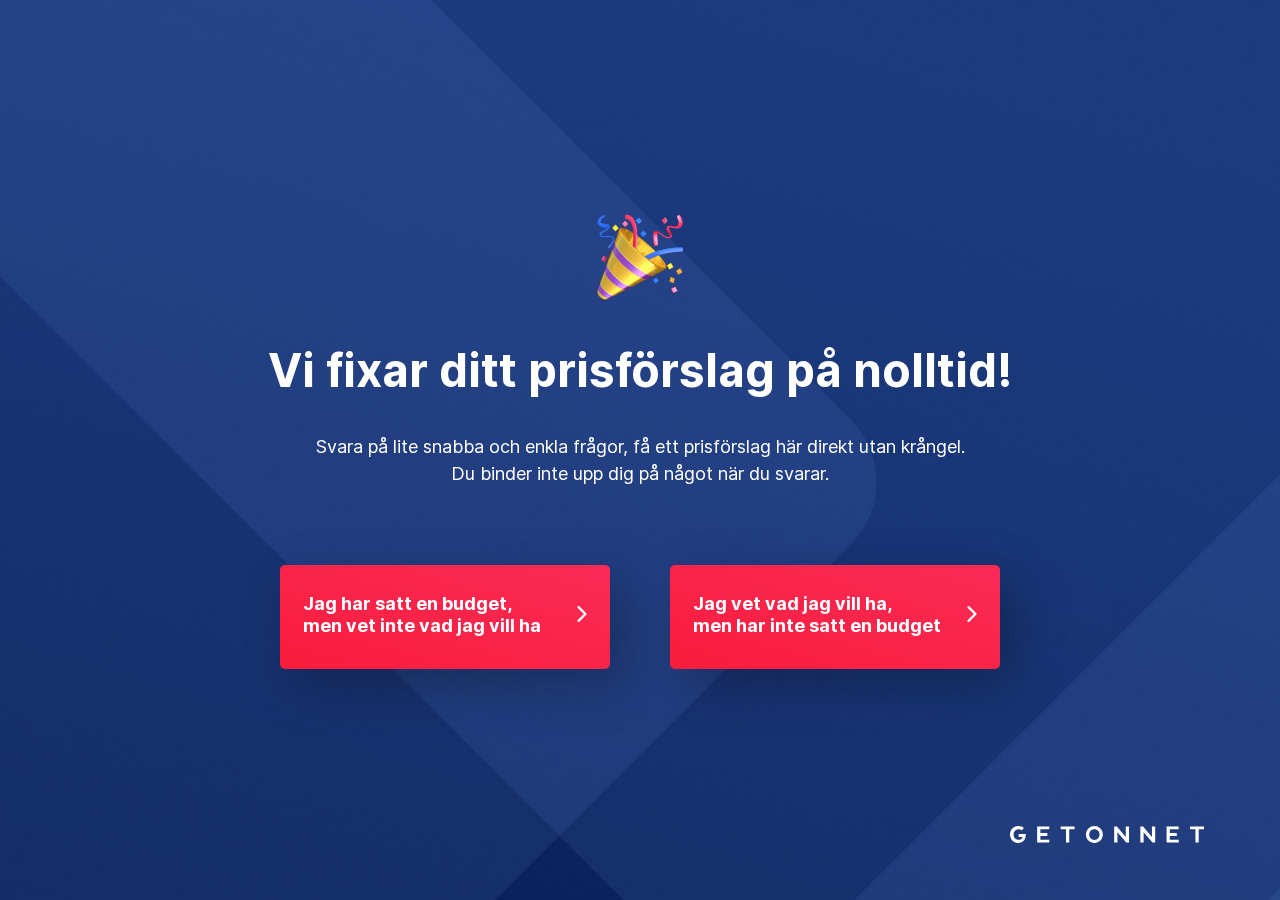
==== index.html @ 0ae73c9c "gravity form integrated" ====
<!doctype html>
<html lang="en">

<head>
    <meta charset="UTF-8">
    <meta name="viewport"
          content="width=device-width, user-scalable=no, initial-scale=1.0, maximum-scale=1.0, minimum-scale=1.0">
    <meta http-equiv="X-UA-Compatible" content="ie=edge">
    <title>Pricing Calculator | GetOnNet</title>
    <!-- font import -->
    <link rel="stylesheet" href="css/inter.css">
    <!-- main styles -->
    <link rel="stylesheet" href="css/app.css">
</head>

<body>
    <!-- START price form -->
    <section id="price-form" data-active-page="1">
        <div class="container">

            <!-- START Header -->
            <div class="header">
                <button id="go-back-btn">
                    <span class="icon">
                        <svg width="8" height="14" viewBox="0 0 8 14" fill="none" xmlns="http://www.w3.org/2000/svg"><path d="M0.287828 6.30489L6.3223 0.28734C6.70617 -0.0956467 7.32854 -0.0956468 7.71222 0.28734C8.09593 0.669986 8.09593 1.2906 7.71222 1.67322L2.37264 6.99783L7.71206 12.3223C8.09577 12.7051 8.09577 13.3256 7.71206 13.7083C7.32835 14.0911 6.70601 14.0911 6.32215 13.7083L0.287673 7.69062C0.0958184 7.4992 -5.89821e-07 7.24859 -6.11741e-07 6.99786C-6.33671e-07 6.74701 0.0960043 6.49622 0.287828 6.30489Z" fill="white"/></svg>
                    </span>
                    <span class="text">Tidigare fråga</span>
                </button>
            </div>
            <!-- END Body -->

            <!-- START Body -->
            <div class="body">

                <!-- === START page 1 === -->
                <div id="page-1" class="form-page show">
                    <div class="icon">
                        <img src="img/page-1-top-icon.png" alt="page one top icon">
                    </div>

                    <div class="section-text">
                        <h2 class="section-title">Vi fixar ditt prisförslag på nolltid!</h2>
                        <p class="para">
                            Svara på lite snabba och enkla frågor, få ett prisförslag här direkt utan krångel.<br />
                            Du binder inte upp dig på något när du svarar.
                        </p>
                    </div>

                    <div class="section-options" id="options-1">
                        <button class="option-button" data-target-page="12">
                            <span class="text">
                                Jag har satt en budget,<br>
                                men vet inte vad jag vill ha
                            </span>
                            <span class="iocn">
                                <svg width="10" height="16" viewBox="0 0 10 16" fill="none" xmlns="http://www.w3.org/2000/svg"><path d="M9.23216 8.79208L2.3524 15.6716C1.91477 16.1095 1.20521 16.1095 0.767791 15.6716C0.330333 15.2342 0.330333 14.5246 0.767791 14.0872L6.85532 7.99988L0.767968 1.91276C0.330509 1.47513 0.330509 0.765684 0.767968 0.328226C1.20543 -0.109409 1.91494 -0.109409 2.35258 0.328226L9.23234 7.20786C9.45107 7.4267 9.56031 7.7132 9.56031 7.99985C9.56031 8.28663 9.45086 8.57335 9.23216 8.79208Z" fill="white"/></svg>
                            </span>
                        </button>

                        <button class="option-button" data-target-page="2">
                            <span class="text">
                                Jag vet vad jag vill ha,<br>
                                men har inte satt en budget
                            </span>
                            <span class="iocn">
                                <svg width="10" height="16" viewBox="0 0 10 16" fill="none" xmlns="http://www.w3.org/2000/svg"><path d="M9.23216 8.79208L2.3524 15.6716C1.91477 16.1095 1.20521 16.1095 0.767791 15.6716C0.330333 15.2342 0.330333 14.5246 0.767791 14.0872L6.85532 7.99988L0.767968 1.91276C0.330509 1.47513 0.330509 0.765684 0.767968 0.328226C1.20543 -0.109409 1.91494 -0.109409 2.35258 0.328226L9.23234 7.20786C9.45107 7.4267 9.56031 7.7132 9.56031 7.99985C9.56031 8.28663 9.45086 8.57335 9.23216 8.79208Z" fill="white"/></svg>
                            </span>
                        </button>
                    </div>
                </div>
                <!-- === END page 1 === -->

                <!-- === START page 2 === -->
                <div id="page-2" class="form-page">
                    <div class="icon">
                        <svg width="167" height="154" viewBox="0 0 167 154" fill="none" xmlns="http://www.w3.org/2000/svg"><g filter="url(#filter0_d)"><path d="M153.29 2.41992H13.7099C9.76522 2.41992 6.42743 5.74708 6.42743 9.67918V137.019C6.42743 140.951 9.76522 144.278 13.7099 144.278H153.29C157.235 144.278 160.572 140.951 160.572 137.019V9.67918C160.269 5.74708 157.235 2.41992 153.29 2.41992Z" stroke="white" stroke-width="3" stroke-miterlimit="10" stroke-linecap="round" stroke-linejoin="round"/><path d="M6.42743 26.0127H160.269" stroke="white" stroke-width="3" stroke-miterlimit="10" stroke-linecap="round" stroke-linejoin="round"/><path d="M22.8129 18.1484C24.9915 18.1484 26.7575 16.3879 26.7575 14.2163C26.7575 12.0446 24.9915 10.2842 22.8129 10.2842C20.6343 10.2842 18.8682 12.0446 18.8682 14.2163C18.8682 16.3879 20.6343 18.1484 22.8129 18.1484Z" fill="white"/><path d="M35.5572 18.1484C37.7358 18.1484 39.5019 16.3879 39.5019 14.2163C39.5019 12.0446 37.7358 10.2842 35.5572 10.2842C33.3786 10.2842 31.6125 12.0446 31.6125 14.2163C31.6125 16.3879 33.3786 18.1484 35.5572 18.1484Z" fill="white"/><path d="M48.3015 18.1484C50.48 18.1484 52.2461 16.3879 52.2461 14.2163C52.2461 12.0446 50.48 10.2842 48.3015 10.2842C46.1229 10.2842 44.3568 12.0446 44.3568 14.2163C44.3568 16.3879 46.1229 18.1484 48.3015 18.1484Z" fill="white"/><path d="M59.5285 100.42L40.7156 85.9013L59.5285 71.0803" stroke="white" stroke-width="3" stroke-miterlimit="10" stroke-linecap="round" stroke-linejoin="round"/><path d="M107.471 71.0803L126.284 85.9013L107.471 100.42" stroke="white" stroke-width="3" stroke-miterlimit="10" stroke-linecap="round" stroke-linejoin="round"/><path d="M77.7347 111.309L89.2652 60.4939" stroke="white" stroke-width="3" stroke-miterlimit="10" stroke-linecap="round" stroke-linejoin="round"/></g><defs><filter id="filter0_d" x="0" y="0" width="167" height="155" filterUnits="userSpaceOnUse" color-interpolation-filters="sRGB"><feFlood flood-opacity="0" result="BackgroundImageFix"/><feColorMatrix in="SourceAlpha" type="matrix" values="0 0 0 0 0 0 0 0 0 0 0 0 0 0 0 0 0 0 127 0"/><feOffset dy="4"/><feGaussianBlur stdDeviation="2"/><feColorMatrix type="matrix" values="0 0 0 0 0 0 0 0 0 0 0 0 0 0 0 0 0 0 0.25 0"/><feBlend mode="normal" in2="BackgroundImageFix" result="effect1_dropShadow"/><feBlend mode="normal" in="SourceGraphic" in2="effect1_dropShadow" result="shape"/></filter></defs></svg>
                    </div>

                    <div class="section-text">
                        <h2 class="section-title">Hur många sidor behöver din hemsida?</h2>
                        <p class="para">
                            Exempel på sidor kan vara Hem, Om oss, Tjänster, Kontakt etc.
                        </p>
                    </div>

                    <div class="section-options" id="options-2">
                        <button class="option-button" data-target-page="3" data-price="7000"
                                data-price-name="page2" data-formval="1-3" data-formkey="4">
                            <span class="text">1-3</span>
                        </button>

                        <button class="option-button" data-target-page="3" data-price="13000"
                                data-price-name="page2" data-formval="3-5" data-formkey="4">
                            <span class="text">3-5</span>
                        </button>

                        <button class="option-button" data-target-page="3" data-price="17000"
                                data-price-name="page2" data-formval="5-10" data-formkey="4">
                            <span class="text">5-10</span>
                        </button>

                        <button class="option-button" data-target-page="3" data-price="25000"
                                data-price-name="page2" data-formval="10+" data-formkey="4">
                            <span class="text">10+</span>
                        </button>
                    </div>
                </div>
                <!-- === END page 2 === -->

                <!-- === START page 3 === -->
                <div id="page-3" class="form-page">
                    <div class="icon">
                        <img src="img/page-3-image.png" alt="browsers">
                    </div>

                    <div class="section-text">
                        <h2 class="section-title">Vilken typ av webbdesign är du ute efter?</h2>
                        <p class="para">
                            Våra designers är med er från början till slut i vår process.
                        </p>
                    </div>

                    <div class="section-options" id="options-3">

                        <button class="option-button-3" data-price="3000" data-formval="Enkelt">
                            <label>
                                <input type="radio" name="kind-of-design" checked>
                                <span class="text">Enkelt</span>
                                <span class="tooltip">
                                    Med <b>hög kvalité</b> går vi genom er design i flera instanser, för att det ska bli exakt så ni tänkt er.
                                </span>
                            </label>
                        </button>

                        <button class="option-button-3" data-price="5000" data-formval="Delikat">
                            <label>
                                <input type="radio" name="kind-of-design">
                                <span class="text">Delikat</span>
                                <span class="tooltip">
                                    Med <b>hög kvalité</b> går vi genom er design i flera instanser, för att det ska bli exakt så ni tänkt er.
                                </span>
                            </label>
                        </button>

                        <button class="option-button-3" data-price="10000" data-formval="Modern">
                            <label>
                                <input type="radio" name="kind-of-design">
                                <span class="text">Modern</span>
                                <span class="tooltip">
                                    Med <b>hög kvalité</b> går vi genom er design i flera instanser, för att det ska bli exakt så ni tänkt er.
                                </span>
                            </label>
                        </button>

                        <button class="option-button-3" data-price="20000" data-formval="Hög kvalité">
                            <label>
                                <input type="radio" name="kind-of-design">
                                <span class="text">Hög kvalité</span>
                                <span class="tooltip">
                                    Med <b>hög kvalité</b> går vi genom er design i flera instanser, för att det ska bli exakt så ni tänkt er.
                                </span>
                            </label>
                        </button>

                        <button class="option-button-3" data-price="100000" data-formval="Världsklass">
                            <label>
                                <input type="radio" name="kind-of-design">
                                <span class="text">Världsklass</span>
                                <span class="tooltip">
                                    Med <b>hög kvalité</b> går vi genom er design i flera instanser, för att det ska bli exakt så ni tänkt er.
                                </span>
                            </label>
                        </button>
                    </div>

                    <div class="cta">
                        <!-- default price and design quality -->
                        <button class="option-button"
                                data-target-page="4" data-price="3000"
                                data-price-name="page3" data-formval="Enkelt" data-formkey="5">
                            Nästa
                        </button>
                    </div>
                </div>
                <!-- === END page 3 === -->

                <!-- === START page 4 === -->
                <div id="page-4" class="form-page">
                    <div class="icon">
                        <img src="img/page-4-icon.png" alt="browsers">
                    </div>

                    <div class="section-text">
                        <h2 class="section-title">Ska hemsidan ta emot betalningar?</h2>
                        <p class="para">
                            Som till exempel en webbshop eller försäljning av en tjänst eller produkt.
                        </p>
                    </div>

                    <div class="section-options" id="options-4">
                        <button class="option-button" data-target-page="5" data-price="20000"
                                data-price-name="page4" data-formval="Ja" data-formkey="6">
                            <span class="text">Ja</span>
                        </button>

                        <button class="option-button" data-target-page="5" data-price="0"
                                data-price-name="page4" data-formval="Nej" data-formkey="6">
                            <span class="text">Nej</span>
                        </button>
                    </div>
                </div>
                <!-- === END page 4 === -->

                <!-- === START page 5 === -->
                <div id="page-5" class="form-page">
                    <div class="icon">
                        <img src="img/page-5-icon.png" alt="browsers">
                    </div>

                    <div class="section-text">
                        <h2 class="section-title">Behöver du hjälp att ta fram inehåll till hemsidan?</h2>
                        <p class="para">
                            Som till exempel texter, bilder, illustrationer, filmer etc.
                        </p>
                    </div>

                    <div class="section-options" id="options-5">
                        <button class="option-button" data-target-page="7" data-price="0"
                                data-price-name="page5" data-formval="Gör själv" data-formkey="7">
                            <span class="text">Gör själv</span>
                        </button>

                        <button class="option-button" data-target-page="6" data-price="0"
                                data-price-name="page5" data-formval="Behöver hjälp" data-formkey="7">
                            <span class="text">Behöver hjälp</span>
                        </button>
                    </div>
                </div>
                <!-- === END page 5 === -->

                <!-- === START page 6 === -->
                <div id="page-6" class="form-page">
                    <div class="icon">
                        <!-- <img src="img/page-5-icon.png" alt="browsers"> -->
                    </div>

                    <div class="section-text">
                        <h2 class="section-title">Vad för typ av innehåll behöver du?</h2>
                        <p class="para">
                            Vi har lång erfarenhet av att producera innehåll tilll hemsidor.
                        </p>
                    </div>

                    <div class="section-options" id="options-6">
                        <div class="check-option">
                            <input type="checkbox" name="extra-assets" id="asset-text"
                                   value="5000" data-formval="Text" data-formkey="8.1">
                            <label for="asset-text">Text</label>
                        </div>

                        <div class="check-option">
                            <input type="checkbox" name="extra-assets" id="asset-blide-photo"
                                   value="3000" data-formval="Bilder/Foto" data-formkey="8.2">
                            <label for="asset-blide-photo">Bilder/Foto</label>
                        </div>

                        <div class="check-option">
                            <input type="checkbox" name="extra-assets" id="asset-film-video"
                                   value="15000" data-formval="Film/Video" data-formkey="8.3">
                            <label for="asset-film-video">Film/Video</label>
                        </div>
                    </div>

                    <div class="cta">
                        <button class="option-button" data-target-page="7"
                                data-price="0" data-price-name="page6" data-formval="[]">
                            <span class="text">Nästa</span>
                        </button>
                    </div>
                </div>
                <!-- === END page 6 === -->


                <!-- === START page 7 === -->
                <div id="page-7" class="form-page">
                    <div class="icon">
                        <img src="img/page-7-icon.png" alt="browsers">
                    </div>

                    <div class="section-text">
                        <h2 class="section-title">Ska hemsidan integreras med något annat system?</h2>
                        <p class="para">
                            Som till exempel ordersystem.
                        </p>
                    </div>

                    <div class="section-options" id="options-7">
                        <button class="option-button option-button--small" data-target-page="8"
                                data-price="10000" data-price-name="page7" data-formval="Ja" data-formkey="9">
                            <span class="text">Ja</span>
                        </button>

                        <button class="option-button option-button--small" data-target-page="8"
                                data-price="0" data-price-name="page7" data-formval="Nej" data-formkey="9">
                            <span class="text">Nej</span>
                        </button>

                        <button class="option-button option-button--small" data-target-page="8"
                                data-price="0" data-price-name="page7" data-formval="Vet ej" data-formkey="9">
                            <span class="text">Vet ej</span>
                        </button>
                    </div>
                </div>
                <!-- === END page 7 === -->

                <!-- === START page 8 === -->
                <div id="page-8" class="form-page">
                    <div class="icon">
                        <!-- <img src="img/page-7-icon.png" alt="browsers"> -->
                    </div>

                    <div class="section-text">
                        <h2 class="section-title">Behöver du support & hosting efter sidan är levererad?</h2>
                        <p class="para">
                            Med våra support & hosting paket sköter vi underhåll, hosting & uppdatering av hemsidan,<br>
                            så ni kan fokusera på det ni är bäst på.
                        </p>
                    </div>

                    <div class="section-options" id="options-8">
                        <button class="option-button option-button--small" data-target-page="9"
                                data-formval="Ja" data-formkey="10">
                            <span class="text">Ja</span>
                        </button>

                        <button class="option-button option-button--small" data-target-page="10"
                                data-formval="Nej" data-formkey="10">
                            <span class="text">Nej</span>
                        </button>

                        <button class="option-button option-button--small" data-target-page="10"
                                data-formval="Vet ej" data-formkey="10">
                            <span class="text">Vet ej</span>
                        </button>
                    </div>
                </div>
                <!-- === END page 8 === -->

                <!-- === START page 9 === -->
                <div id="page-9" class="form-page">
                    <div class="icon">
                        <!-- <img src="img/page-7-icon.png" alt="browsers"> -->
                    </div>

                    <div class="section-text">
                        <h2 class="section-title">Vilket av våra paket tror du skulle passa dig bäst?</h2>
                        <p class="para">
                            Lorem ipsum dolor.
                        </p>
                    </div>

                    <div class="section-options" id="options-9">
                        <!-- price plan START -->
                        <label class="card-check" data-formval="Start" data-formkey="11">
                            <input type="radio" name="select-price">

                            <span class="card">
                                <span class="plan-header">
                                    <span class="plan-title">Start</span>
                                    <span class="plan-price">
                                        <span class="num">99 kr</span>
                                        <span class="time">/ månad</span>
                                    </span>
                                </span>

                                <span class="plan-details">
                                    <span class="plan-details-line">
                                        <span class="left">Webhotell</span>
                                        <span class="right">10GB + Mailboks</span>
                                    </span>

                                    <span class="plan-details-line">
                                        <span class="left">Support</span>
                                        <span class="right">1 time/mnd</span>
                                    </span>

                                    <span class="plan-details-line">
                                        <span class="left">Support respons</span>
                                        <span class="right">Innen 24 timer</span>
                                    </span>

                                    <span class="plan-selected">
                                        <span class="icon">
                                            <svg width="6" height="6" viewBox="0 0 6 6" fill="none" xmlns="http://www.w3.org/2000/svg"><path d="M5.25532 1.06327L2.28133 4.06011L0.922349 2.68918C0.761504 2.52692 0.502182 2.52692 0.341337 2.68918C0.180492 2.85144 0.180492 3.11304 0.341337 3.2753L1.98918 4.93763C2.06796 5.01711 2.173 5.06016 2.27804 5.06016C2.38309 5.06016 2.48813 5.02042 2.56691 4.93763L5.83633 1.64608C5.99718 1.48382 5.99718 1.22222 5.83633 1.05996C5.67549 0.901014 5.41617 0.901014 5.25532 1.06327Z" fill="white"/></svg>
                                        </span>
                                        <span class="text">Gratis migrering</span>
                                    </span>
                                </span>
                            </span>
                        </label>
                        <!-- price plan END -->
                        <!-- price plan START -->
                        <label class="card-check" data-formval="Business" data-formkey="11">
                            <input type="radio" name="select-price" checked>

                            <span class="card">
                                <span class="plan-header">
                                    <span class="plan-title">Business</span>
                                    <span class="plan-price">
                                        <span class="num">499 kr</span>
                                        <span class="time">/ månad</span>
                                    </span>
                                </span>

                                <span class="plan-details">
                                    <span class="plan-details-line">
                                        <span class="left">Webhotell</span>
                                        <span class="right">20GB + Mailboks</span>
                                    </span>

                                    <span class="plan-details-line">
                                        <span class="left">Support</span>
                                        <span class="right">2 time/mnd</span>
                                    </span>

                                    <span class="plan-details-line">
                                        <span class="left">Support respons</span>
                                        <span class="right">Innen 8 timer</span>
                                    </span>

                                    <span class="plan-selected">
                                        <span class="icon">
                                            <svg width="6" height="6" viewBox="0 0 6 6" fill="none" xmlns="http://www.w3.org/2000/svg"><path d="M5.25532 1.06327L2.28133 4.06011L0.922349 2.68918C0.761504 2.52692 0.502182 2.52692 0.341337 2.68918C0.180492 2.85144 0.180492 3.11304 0.341337 3.2753L1.98918 4.93763C2.06796 5.01711 2.173 5.06016 2.27804 5.06016C2.38309 5.06016 2.48813 5.02042 2.56691 4.93763L5.83633 1.64608C5.99718 1.48382 5.99718 1.22222 5.83633 1.05996C5.67549 0.901014 5.41617 0.901014 5.25532 1.06327Z" fill="white"/></svg>
                                        </span>
                                        <span class="text">Gratis migrering</span>
                                    </span>
                                </span>
                            </span>
                        </label>
                        <!-- price plan END -->
                        <!-- price plan START -->
                        <label class="card-check" data-formval="Pro" data-formkey="11">
                            <input type="radio" name="select-price">

                            <span class="card">
                                <span class="plan-header">
                                    <span class="plan-title">Pro</span>
                                    <span class="plan-price">
                                        <span class="num">990 kr</span>
                                        <span class="time">/ månad</span>
                                    </span>
                                </span>

                                <span class="plan-details">
                                    <span class="plan-details-line">
                                        <span class="left">Webhotell</span>
                                        <span class="right">50GB + Mailboks</span>
                                    </span>

                                    <span class="plan-details-line">
                                        <span class="left">Support</span>
                                        <span class="right">3 time/mnd</span>
                                    </span>

                                    <span class="plan-details-line">
                                        <span class="left">Support respons</span>
                                        <span class="right">Innen 4 timer</span>
                                    </span>

                                    <span class="plan-selected">
                                        <span class="icon">
                                            <svg width="6" height="6" viewBox="0 0 6 6" fill="none" xmlns="http://www.w3.org/2000/svg"><path d="M5.25532 1.06327L2.28133 4.06011L0.922349 2.68918C0.761504 2.52692 0.502182 2.52692 0.341337 2.68918C0.180492 2.85144 0.180492 3.11304 0.341337 3.2753L1.98918 4.93763C2.06796 5.01711 2.173 5.06016 2.27804 5.06016C2.38309 5.06016 2.48813 5.02042 2.56691 4.93763L5.83633 1.64608C5.99718 1.48382 5.99718 1.22222 5.83633 1.05996C5.67549 0.901014 5.41617 0.901014 5.25532 1.06327Z" fill="white"/></svg>
                                        </span>
                                        <span class="text">Gratis migrering</span>
                                    </span>
                                </span>
                            </span>
                        </label>
                        <!-- price plan END -->
                        <!-- price plan START -->
                        <label class="card-check" data-formval="Custom" data-formkey="11">
                            <input type="radio" name="select-price">

                            <span class="card">
                                <span class="plan-header">
                                    <span class="plan-title">Custom</span>
                                    <span class="plan-price">
                                        <span class="num">1990 kr</span>
                                        <span class="time">/ månad</span>
                                    </span>
                                </span>

                                <span class="plan-details">
                                    <span class="plan-details-line">
                                        <span class="left">Webhotell</span>
                                        <span class="right">100GB + Mailboks</span>
                                    </span>

                                    <span class="plan-details-line">
                                        <span class="left">Support</span>
                                        <span class="right">10 time/mnd</span>
                                    </span>

                                    <span class="plan-details-line">
                                        <span class="left">Support respons</span>
                                        <span class="right">Innen 4 timer</span>
                                    </span>

                                    <span class="plan-selected">
                                        <span class="icon">
                                            <svg width="6" height="6" viewBox="0 0 6 6" fill="none" xmlns="http://www.w3.org/2000/svg"><path d="M5.25532 1.06327L2.28133 4.06011L0.922349 2.68918C0.761504 2.52692 0.502182 2.52692 0.341337 2.68918C0.180492 2.85144 0.180492 3.11304 0.341337 3.2753L1.98918 4.93763C2.06796 5.01711 2.173 5.06016 2.27804 5.06016C2.38309 5.06016 2.48813 5.02042 2.56691 4.93763L5.83633 1.64608C5.99718 1.48382 5.99718 1.22222 5.83633 1.05996C5.67549 0.901014 5.41617 0.901014 5.25532 1.06327Z" fill="white"/></svg>
                                        </span>
                                        <span class="text">Gratis migrering</span>
                                    </span>
                                </span>
                            </span>
                        </label>
                        <!-- price plan END -->
                    </div>

                    <div class="cta">
                        <button id="show-price-btn" class="option-button option-button--small"
                                data-target-page="10" data-formval="Business" data-formkey="11">
                            <span class="text">Nästa</span>
                        </button>
                    </div>
                </div>
                <!-- === END page 9 === -->

                <!-- === START page 8 === -->
                <div id="page-10" class="form-page">
                    <div class="icon">
                        <!-- <img src="img/page-7-icon.png" alt="browsers"> -->
                    </div>

                    <div class="section-text">
                        <h2 class="section-title">Ditt resultat</h2>

                        <div id="total-price">
                            <div class="text">Hemsida från:</div>
                            <div class="num" id="display-project-total">19 995 kr</div>
                        </div>

                        <p class="para">
                            Baserat på de kriterier du har fyllt i, har vi svårt att ge dig ett exakt pris online. För att kunna ge dig ett exakt pris erbjuder vi dig en <b>kostandsfri</b> konsultation och offert.
                            <br>
                            <br>
                            Fyll i formuläret här under så kontakta vi dig och har ett <b>förutsättningslöst</b> samtal!
                        </p>
                    </div>

                    <div class="section-options" id="options-10">
                        <form class="options-form-wrap" id="main-form">
                            <div id="price-badge">
                                <div class="text">JUST NU</div>
                                <div class="num">2995:-</div>
                                <div class="text">RABATT</div>
                            </div>

                            <div class="field">
                                <input type="text" placeholder="Namn" id="name" data-formkey="16" required>
                            </div>

                            <div class="field">
                                <input type="tel" placeholder="Telefon" id="phone" data-formkey="14" required>
                            </div>

                            <div class="field">
                                <input type="email" placeholder="E-post" id="email" data-formkey="13" required>
                            </div>

                            <button class="form_submit_btn" type="submit">
                                <span class="text">Skicka</span>
                            </button>

                            <div class="para">
                                Du förbinder dig inte till något när du fyller i formuläret. Genom att klicka på knappen accepterar du vår
                                <a href="#">integritetspolicy</a>. För att kunna ge en offert med exakt pris behöver vi kunna kontakta dig.
                            </div>
                        </form>
                    </div>
                </div>
                <!-- === END page 8 === -->

                <!-- === START page 7 === -->
                <div id="page-11" class="form-page">
                    <div class="icon">
                        <svg width="100" height="100" viewBox="0 0 100 100" fill="none" xmlns="http://www.w3.org/2000/svg">
                            <path fill-rule="evenodd" clip-rule="evenodd" d="M0 50C0 22.4288 22.4308 0 50 0C77.5692 0 100 22.4288 100 50C100 77.5712 77.5692 100 50 100C22.4308 100 0 77.5712 0 50ZM3.84615 50C3.84615 75.4481 24.5519 96.1538 50 96.1538C75.4481 96.1538 96.1538 75.4481 96.1538 50C96.1538 24.5519 75.4481 3.84615 50 3.84615C24.5519 3.84615 3.84615 24.5519 3.84615 50Z" fill="white"/>
                            <path d="M73.5611 29.4923L44.0053 62.7423L26.1995 48.4981C25.3726 47.8346 24.1592 47.9711 23.4976 48.7981C22.8342 49.6288 22.9688 50.8384 23.7976 51.5019L43.0284 66.8865C43.3822 67.1692 43.8072 67.3077 44.2303 67.3077C44.7611 67.3077 45.2899 67.0884 45.6688 66.6615L76.438 32.0461C77.1438 31.2538 77.0726 30.0365 76.2784 29.3327C75.4822 28.625 74.2688 28.6961 73.5611 29.4923Z" fill="white"/>
                        </svg>
                    </div>

                    <div class="section-text">
                        <h2 class="section-title">
                            <b>Allt klart!</b>
                            <br>
                            Din förfrågan är mottagen.
                        </h2>
                        <p class="para">
                            Vi kommer återkomma till dig så fort som möjligt så vi kan ge dig en slutgiltig offert.
                        </p>
                    </div>

                    <div class="section-options" id="options-11">

                    </div>
                </div>
                <!-- === END page 7 === -->

                <!-- ============================= form 1 END ==================== -->

                <!-- ============================= form 2 START ====================== -->

                <!-- === START page 7 === -->
                <div id="page-12" class="form-page">
                    <div class="icon">
                        <!--                    <img src="img/page-7-icon.png" alt="">-->
                    </div>

                    <div class="section-text">
                        <h2 class="section-title">
                            Coming Soon
                        </h2>
                        <!--                    <p class="para">-->
                        <!--                        Vi kommer återkomma till dig så fort som möjligt så vi kan ge dig en slutgiltig offert.-->
                        <!--                    </p>-->
                    </div>

                    <div class="section-options" id="options-12">

                    </div>
                </div>
                <!-- === END page 7 === -->

            </div>
            <!-- END Body -->

            <!-- START footer -->
            <div class="footer">
                <div class="footer__brand">
                    <svg width="194" height="17" viewBox="0 0 194 17" fill="none" xmlns="http://www.w3.org/2000/svg">
                    <path d="M39.2948 16.6241H27.1525V0.375977H39.2486V3.36008H30.3904V7.0256H37.3405V9.96271H30.3904V13.6517H39.2948V16.6241Z" fill="white"/>
                    <path d="M168.732 16.6241H156.59V0.375977H168.686V3.36008H159.828V7.0256H166.778V9.96271H159.828V13.6517H168.732V16.6241Z" fill="white"/>
                    <path d="M59.2431 3.36008V16.6241H55.9936V3.36008H50.6741V0.375977H64.5626V3.36008H59.2431Z" fill="white"/>
                    <path d="M90.3507 2.49074C91.9812 4.13552 92.8023 6.15625 92.8023 8.52944C92.8023 10.8909 91.9812 12.8881 90.3507 14.5329C88.7201 16.1777 86.7311 16.9883 84.372 16.9883C82.0129 16.9883 80.0239 16.1659 78.3934 14.5329C76.7628 12.8881 75.9418 10.8909 75.9418 8.52944C75.9418 6.15625 76.7628 4.14727 78.3934 2.49074C80.0239 0.845953 82.0129 0.0235616 84.372 0.0235616C86.7311 0.0118132 88.7201 0.834204 90.3507 2.49074ZM88.0379 12.3594C89.0324 11.3373 89.5296 10.0685 89.5296 8.52944C89.5296 6.99039 89.0324 5.70981 88.0379 4.67595C87.0433 3.64208 85.8175 3.12515 84.372 3.12515C82.9265 3.12515 81.7007 3.64208 80.7062 4.67595C79.7117 5.70981 79.2144 6.99039 79.2144 8.52944C79.2144 10.0685 79.7117 11.3373 80.7062 12.3594C81.7007 13.3815 82.9265 13.8867 84.372 13.8867C85.8175 13.8867 87.0433 13.3698 88.0379 12.3594Z" fill="white"/>
                    <path d="M118.995 16.6241H116.277L107.431 6.19146V16.6123H104.181V0.375977H106.899L115.757 11.0906V0.375977H119.007V16.6241H118.995Z" fill="white"/>
                    <path d="M145.199 16.6241H142.482L133.624 6.20321V16.6241H130.374V0.375977H133.092L141.95 11.0906V0.375977H145.199V16.6241Z" fill="white"/>
                    <path d="M188.681 3.36008V16.6241H185.431V3.36008H180.112V0.375977H194V3.36008H188.681Z" fill="white"/>
                    <path d="M8.43026 17C3.81617 17 0 13.5225 0 8.49413C0 3.46579 3.90868 0 8.43026 0C10.5928 0 12.5008 0.704907 13.8885 1.96199L11.8417 4.29993C10.9859 3.68901 9.81795 3.24257 8.63841 3.24257C5.68956 3.24257 3.52706 5.43953 3.52706 8.50587C3.52706 11.5722 5.62017 13.7692 8.43026 13.7692C10.5696 13.7692 12.0498 12.9938 12.524 10.9143H8.69623V7.97719H15.6694C16.3864 13.5225 12.8246 17 8.43026 17Z" fill="white"/>
                </svg>
                </div>
            </div>
            <!-- END footer -->

        </div>
    </section>
    <!-- END price form -->
    <script src="https://ajax.googleapis.com/ajax/libs/jquery/3.4.1/jquery.min.js"></script>
    <script src="js/app.js"></script>
</body>

</html>
---- css/inter.css ----
@font-face {
  font-family: 'Inter';
  font-style:  normal;
  font-weight: 100;
  font-display: swap;
  src: url("../fonts/Inter-Thin-BETA.woff2?v=3.11") format("woff2"),
       url("../fonts/Inter-Thin-BETA.woff?v=3.11") format("woff");
}
@font-face {
  font-family: 'Inter';
  font-style:  italic;
  font-weight: 100;
  font-display: swap;
  src: url("../fonts/Inter-ThinItalic-BETA.woff2?v=3.11") format("woff2"),
       url("../fonts/Inter-ThinItalic-BETA.woff?v=3.11") format("woff");
}

@font-face {
  font-family: 'Inter';
  font-style:  normal;
  font-weight: 200;
  font-display: swap;
  src: url("../fonts/Inter-ExtraLight-BETA.woff2?v=3.11") format("woff2"),
       url("../fonts/Inter-ExtraLight-BETA.woff?v=3.11") format("woff");
}
@font-face {
  font-family: 'Inter';
  font-style:  italic;
  font-weight: 200;
  font-display: swap;
  src: url("../fonts/Inter-ExtraLightItalic-BETA.woff2?v=3.11") format("woff2"),
       url("../fonts/Inter-ExtraLightItalic-BETA.woff?v=3.11") format("woff");
}

@font-face {
  font-family: 'Inter';
  font-style:  normal;
  font-weight: 300;
  font-display: swap;
  src: url("../fonts/Inter-Light-BETA.woff2?v=3.11") format("woff2"),
       url("../fonts/Inter-Light-BETA.woff?v=3.11") format("woff");
}
@font-face {
  font-family: 'Inter';
  font-style:  italic;
  font-weight: 300;
  font-display: swap;
  src: url("../fonts/Inter-LightItalic-BETA.woff2?v=3.11") format("woff2"),
       url("../fonts/Inter-LightItalic-BETA.woff?v=3.11") format("woff");
}

@font-face {
  font-family: 'Inter';
  font-style:  normal;
  font-weight: 400;
  font-display: swap;
  src: url("../fonts/Inter-Regular.woff2?v=3.11") format("woff2"),
       url("../fonts/Inter-Regular.woff?v=3.11") format("woff");
}
@font-face {
  font-family: 'Inter';
  font-style:  italic;
  font-weight: 400;
  font-display: swap;
  src: url("../fonts/Inter-Italic.woff2?v=3.11") format("woff2"),
       url("../fonts/Inter-Italic.woff?v=3.11") format("woff");
}

@font-face {
  font-family: 'Inter';
  font-style:  normal;
  font-weight: 500;
  font-display: swap;
  src: url("../fonts/Inter-Medium.woff2?v=3.11") format("woff2"),
       url("../fonts/Inter-Medium.woff?v=3.11") format("woff");
}
@font-face {
  font-family: 'Inter';
  font-style:  italic;
  font-weight: 500;
  font-display: swap;
  src: url("../fonts/Inter-MediumItalic.woff2?v=3.11") format("woff2"),
       url("../fonts/Inter-MediumItalic.woff?v=3.11") format("woff");
}

@font-face {
  font-family: 'Inter';
  font-style:  normal;
  font-weight: 600;
  font-display: swap;
  src: url("../fonts/Inter-SemiBold.woff2?v=3.11") format("woff2"),
       url("../fonts/Inter-SemiBold.woff?v=3.11") format("woff");
}
@font-face {
  font-family: 'Inter';
  font-style:  italic;
  font-weight: 600;
  font-display: swap;
  src: url("../fonts/Inter-SemiBoldItalic.woff2?v=3.11") format("woff2"),
       url("../fonts/Inter-SemiBoldItalic.woff?v=3.11") format("woff");
}

@font-face {
  font-family: 'Inter';
  font-style:  normal;
  font-weight: 700;
  font-display: swap;
  src: url("../fonts/Inter-Bold.woff2?v=3.11") format("woff2"),
       url("../fonts/Inter-Bold.woff?v=3.11") format("woff");
}
@font-face {
  font-family: 'Inter';
  font-style:  italic;
  font-weight: 700;
  font-display: swap;
  src: url("../fonts/Inter-BoldItalic.woff2?v=3.11") format("woff2"),
       url("../fonts/Inter-BoldItalic.woff?v=3.11") format("woff");
}

@font-face {
  font-family: 'Inter';
  font-style:  normal;
  font-weight: 800;
  font-display: swap;
  src: url("../fonts/Inter-ExtraBold.woff2?v=3.11") format("woff2"),
       url("../fonts/Inter-ExtraBold.woff?v=3.11") format("woff");
}
@font-face {
  font-family: 'Inter';
  font-style:  italic;
  font-weight: 800;
  font-display: swap;
  src: url("../fonts/Inter-ExtraBoldItalic.woff2?v=3.11") format("woff2"),
       url("../fonts/Inter-ExtraBoldItalic.woff?v=3.11") format("woff");
}

@font-face {
  font-family: 'Inter';
  font-style:  normal;
  font-weight: 900;
  font-display: swap;
  src: url("../fonts/Inter-Black.woff2?v=3.11") format("woff2"),
       url("../fonts/Inter-Black.woff?v=3.11") format("woff");
}
@font-face {
  font-family: 'Inter';
  font-style:  italic;
  font-weight: 900;
  font-display: swap;
  src: url("../fonts/Inter-BlackItalic.woff2?v=3.11") format("woff2"),
       url("../fonts/Inter-BlackItalic.woff?v=3.11") format("woff");
}

/* -------------------------------------------------------
Variable font.
Usage:

  html { font-family: 'Inter', sans-serif; }
  @supports (font-variation-settings: normal) {
    html { font-family: 'Inter var', sans-serif; }
  }
*/
@font-face {
  font-family: 'Inter var';
  font-weight: 100 900;
  font-display: swap;
  font-style: normal;
  font-named-instance: 'Regular';
  src: url("../fonts/Inter-roman.var.woff2?v=3.11") format("woff2");
}
@font-face {
  font-family: 'Inter var';
  font-weight: 100 900;
  font-display: swap;
  font-style: italic;
  font-named-instance: 'Italic';
  src: url("../fonts/Inter-italic.var.woff2?v=3.11") format("woff2");
}


/* --------------------------------------------------------------------------
[EXPERIMENTAL] Multi-axis, single variable font.

Slant axis is not yet widely supported (as of February 2019) and thus this
multi-axis single variable font is opt-in rather than the default.

When using this, you will probably need to set font-variation-settings
explicitly, e.g.

  * { font-variation-settings: "slnt" 0deg }
  .italic { font-variation-settings: "slnt" 10deg }

*/
@font-face {
  font-family: 'Inter var experimental';
  font-weight: 100 900;
  font-display: swap;
  font-style: oblique 0deg 10deg;
  src: url("../fonts/Inter.var.woff2?v=3.11") format("woff2");
}
---- css/app.css ----
body,html{margin:0;padding:0;font-family:'Inter', sans-serif;font-size:18px;line-height:1.5}*,:after,:before{-webkit-box-sizing:border-box;box-sizing:border-box}button:focus,input:focus{outline:none}#price-form{background-color:#000;background-image:url("../img/main-bg.jpg");background-repeat:no-repeat;background-size:cover;height:auto;min-height:100vh;padding:40px;display:-webkit-box;display:-ms-flexbox;display:flex;-webkit-box-pack:justify;-ms-flex-pack:justify;justify-content:space-between;-webkit-box-orient:vertical;-webkit-box-direction:normal;-ms-flex-direction:column;flex-direction:column;-ms-flex-line-pack:center;align-content:center;overflow:hidden}@media (min-width:992px){#price-form{height:auto;min-height:100vh}}#price-form .container{width:1600px;max-width:94%;margin:0 auto;display:-webkit-box;display:-ms-flexbox;display:flex;-webkit-box-pack:justify;-ms-flex-pack:justify;justify-content:space-between;-webkit-box-orient:vertical;-webkit-box-direction:normal;-ms-flex-direction:column;flex-direction:column;-ms-flex-line-pack:center;align-content:center;height:100%;min-height:90vh}#price-form #go-back-btn{background:transparent;border:0;-webkit-box-shadow:none;box-shadow:none;outline:none;color:#fff;font-family:inherit;display:-webkit-box;display:-ms-flexbox;display:flex;-webkit-box-pack:center;-ms-flex-pack:center;justify-content:center;-webkit-box-align:center;-ms-flex-align:center;align-items:center;-ms-flex-line-pack:center;align-content:center;line-height:1;cursor:pointer}#price-form #go-back-btn .icon{margin-right:10px;margin-left:10px;-webkit-transition:margin .3s ease-in-out;-o-transition:margin .3s ease-in-out;transition:margin .3s ease-in-out}#price-form #go-back-btn .text{font-style:normal;font-weight:500;font-size:16px;padding-bottom:2px}#price-form #go-back-btn:hover .icon{margin-left:0}#price-form .body{color:#fff;text-align:center;position:relative;min-height:600px;display:-webkit-box;display:-ms-flexbox;display:flex;-ms-flex-wrap:wrap;flex-wrap:wrap;-webkit-box-align:center;-ms-flex-align:center;align-items:center;margin:45px 0}#price-form .form-page{width:100%;height:100%;position:absolute;opacity:0;visibility:hidden;z-index:-1;-webkit-transition:opacity .5s ease-in-out;-o-transition:opacity .5s ease-in-out;transition:opacity .5s ease-in-out;will-change:opacity, visibility, z-index;display:-webkit-box;display:-ms-flexbox;display:flex;-ms-flex-wrap:wrap;flex-wrap:wrap;-webkit-box-orient:vertical;-webkit-box-direction:normal;-ms-flex-direction:column;flex-direction:column;-webkit-box-pack:center;-ms-flex-pack:center;justify-content:center}#price-form .form-page.show{opacity:1;visibility:visible;-webkit-transition:opacity .5s ease-in-out;-o-transition:opacity .5s ease-in-out;transition:opacity .5s ease-in-out;-webkit-box-ordinal-group:2;-ms-flex-order:1;order:1;position:relative;z-index:99}#price-form .form-page .icon{width:100%}#price-form .form-page .icon img,#price-form .form-page .icon svg{margin-bottom:35px;display:inline-block;max-width:100%}#price-form .section-text{margin-bottom:60px;width:100%}#price-form .section-title{font-style:normal;font-weight:700;font-size:24px;line-height:29px;margin-top:0;margin-bottom:35px}@media (min-width:768px){#price-form .section-title{font-size:46px;line-height:56px}}#price-form .para{font-style:normal;font-weight:normal;font-size:15px}@media (min-width:768px){#price-form .para{font-size:18px}}#page-10 #price-form .form_submit_btn,#price-form #page-10 .form_submit_btn,#price-form .option-button{background:-webkit-linear-gradient(253.28deg, #FA2B56 0%, #F91C3D 100%);background:-o-linear-gradient(253.28deg, #FA2B56 0%, #F91C3D 100%);background:linear-gradient(196.72deg, #FA2B56 0%, #F91C3D 100%);-webkit-box-shadow:15px 15px 50px rgba(0, 0, 0, 0.25);box-shadow:15px 15px 50px rgba(0, 0, 0, 0.25);border-radius:5px;padding:20px 23px 20px 23px;font-family:inherit;text-align:left;border:0;min-width:330px;display:-webkit-inline-box;display:-ms-inline-flexbox;display:inline-flex;-webkit-box-pack:justify;-ms-flex-pack:justify;justify-content:space-between;-webkit-box-align:center;-ms-flex-align:center;align-items:center;margin:0 37px;cursor:pointer;-webkit-transition:all .3s ease-in-out;-o-transition:all .3s ease-in-out;transition:all .3s ease-in-out}@media (min-width:768px){#page-10 #price-form .form_submit_btn,#price-form #page-10 .form_submit_btn,#price-form .option-button{padding:28px 23px 32px 23px}}#page-10 #price-form .form_submit_btn:hover,#price-form #page-10 .form_submit_btn:hover,#price-form .option-button:hover{background:-webkit-linear-gradient(251.33deg, #FC3F6D 0%, #FC3259 100%);background:-o-linear-gradient(251.33deg, #FC3F6D 0%, #FC3259 100%);background:linear-gradient(198.67deg, #FC3F6D 0%, #FC3259 100%)}#page-10 #price-form .form_submit_btn:disabled,#price-form #page-10 .form_submit_btn:disabled,#price-form .option-button:disabled{opacity:.5;cursor:default}#page-10 #price-form .form_submit_btn:disabled:hover,#price-form #page-10 .form_submit_btn:disabled:hover,#price-form .option-button:disabled:hover{background:-webkit-linear-gradient(253.28deg, #FA2B56 0%, #F91C3D 100%);background:-o-linear-gradient(253.28deg, #FA2B56 0%, #F91C3D 100%);background:linear-gradient(196.72deg, #FA2B56 0%, #F91C3D 100%)}#page-10 #price-form .form_submit_btn .text,#price-form #page-10 .form_submit_btn .text,#price-form .option-button .text{font-style:normal;font-weight:bold;font-size:18px;line-height:22px;color:#fff;text-align:left}#page-10 #price-form .form_submit_btn,#price-form #page-10 .form_submit_btn,#price-form .option-button--small{min-width:176px;-webkit-box-pack:center;-ms-flex-pack:center;justify-content:center;padding:20px 23px}#price-form .footer{text-align:right}#page-1 #page-10 .form_submit_btn,#page-1 .option-button,#page-10 #page-1 .form_submit_btn{margin-bottom:35px;margin-left:0;margin-right:0}@media (min-width:850px){#page-1 #page-10 .form_submit_btn,#page-1 .option-button,#page-10 #page-1 .form_submit_btn{margin-bottom:0}#page-1 #page-10 .form_submit_btn:last-child,#page-1 .option-button:last-child,#page-10 #page-1 .form_submit_btn:last-child{margin-left:27.5px}#page-1 #page-10 .form_submit_btn:first-child,#page-1 .option-button:first-child,#page-10 #page-1 .form_submit_btn:first-child{margin-right:27.5px}}[data-active-page="1"]{display:none}[data-active-page="1"] .header{visibility:hidden;opacity:0;-webkit-transition:all .3s ease-in-out;-o-transition:all .3s ease-in-out;transition:all .3s ease-in-out}#options-2 #page-10 .form_submit_btn,#options-2 .option-button,#page-10 #options-2 .form_submit_btn{min-width:auto;padding:21px 35px;margin:0 0 25px 0;width:100%;-webkit-box-pack:center;-ms-flex-pack:center;justify-content:center}@media (min-width:630px){#options-2 #page-10 .form_submit_btn,#options-2 .option-button,#page-10 #options-2 .form_submit_btn{margin:0 10px;width:auto}}@media (min-width:992px){#options-2 #page-10 .form_submit_btn,#options-2 .option-button,#page-10 #options-2 .form_submit_btn{margin:0 25px}}#options-2 #page-10 .form_submit_btn .text,#options-2 .option-button .text,#page-10 #options-2 .form_submit_btn .text{font-weight:bold;font-size:18px;line-height:22px}#options-3{display:-webkit-box;display:-ms-flexbox;display:flex;-webkit-box-pack:justify;-ms-flex-pack:justify;justify-content:space-between;-webkit-box-align:start;-ms-flex-align:start;align-items:flex-start;max-width:670px;width:100%;margin:0 auto;position:relative;-webkit-box-orient:vertical;-webkit-box-direction:normal;-ms-flex-direction:column;flex-direction:column;margin-left:120px}@media screen and (max-width:450px){#options-3{margin-left:90px}}@media (min-width:768px){#options-3{-webkit-box-orient:horizontal;-webkit-box-direction:normal;-ms-flex-direction:row;flex-direction:row;margin:0 auto}}#options-3:before{content:"";position:absolute;top:50%;left:11px;-webkit-transform:translateY(-50%);-ms-transform:translateY(-50%);transform:translateY(-50%);background:#fff;z-index:0;height:92%;width:2px}@media (min-width:768px){#options-3:before{height:2px;width:96%}}#options-3 .option-button-3{background:transparent;-webkit-box-shadow:none;box-shadow:none;outline:none;border:none;padding:0;min-width:auto;text-align:center;position:relative;font-family:inherit;cursor:pointer;margin-bottom:70px}#options-3 .option-button-3:last-child{margin-bottom:0}@media (min-width:768px){#options-3 .option-button-3{margin:0}}@media screen and (max-width:767px){#options-3 .option-button-3 label{display:-webkit-box;display:-ms-flexbox;display:flex;-webkit-box-pack:center;-ms-flex-pack:center;justify-content:center;-webkit-box-align:center;-ms-flex-align:center;align-items:center;-ms-flex-line-pack:center;align-content:center}}#options-3 .option-button-3:hover{background:transparent;-webkit-box-shadow:none;box-shadow:none}#options-3 .option-button-3 .text{display:block;width:100px;font-style:normal;font-weight:normal;font-size:16px;line-height:19px;color:#fff;opacity:.5;cursor:pointer;position:absolute;top:0;right:31px;text-align:right}@media (min-width:768px){#options-3 .option-button-3 .text{padding-top:40px;top:0px;left:50%;-webkit-transform:translateX(-50px);-ms-transform:translateX(-50px);transform:translateX(-50px);text-align:center}}#options-3 .option-button-3 input[type=radio]{-webkit-appearance:none;-moz-appearance:none;appearance:none;height:14px;width:14px;border-radius:50%;background:#fff;-webkit-box-shadow:0px 5px 10px rgba(2, 8, 22, 0.5);box-shadow:0px 5px 10px rgba(2, 8, 22, 0.5);display:inline-block;-webkit-transition:all .3s ease-in-out;-o-transition:all .3s ease-in-out;transition:all .3s ease-in-out}#options-3 .option-button-3 input[type=radio]:checked{background:-webkit-linear-gradient(225deg, #FA2B56 0%, #F91C3D 100%);background:-o-linear-gradient(225deg, #FA2B56 0%, #F91C3D 100%);background:linear-gradient(225deg, #FA2B56 0%, #F91C3D 100%);-webkit-transform:scale(1.6);-ms-transform:scale(1.6);transform:scale(1.6)}#options-3 .option-button-3 input[type=radio]:checked~.text{opacity:1!important}#options-3 .option-button-3 .tooltip{width:210px;color:#fff;border-radius:5px;position:absolute;left:60px;background:-webkit-linear-gradient(240.17deg, #FA2B56 0%, #F91C3D 100%);background:-o-linear-gradient(240.17deg, #FA2B56 0%, #F91C3D 100%);background:linear-gradient(209.83deg, #FA2B56 0%, #F91C3D 100%);-webkit-box-shadow:20px 20px 40px rgba(2, 8, 22, 0.5);box-shadow:20px 20px 40px rgba(2, 8, 22, 0.5);padding:24px 20px 20px 20px;font-style:normal;font-weight:normal;font-size:14px;line-height:17px;opacity:0;visibility:hidden;-webkit-transition:all .3s ease-in-out;-o-transition:all .3s ease-in-out;transition:all .3s ease-in-out}@media (min-width:768px){#options-3 .option-button-3 .tooltip{bottom:120px;left:50%;-webkit-transform:translateX(-110px);-ms-transform:translateX(-110px);transform:translateX(-110px)}}#options-3 .option-button-3 .tooltip:after{content:"";width:0;height:0;border-top:10px solid transparent;border-bottom:10px solid transparent;border-right:10px solid #FA2B56;position:absolute;left:-9px;top:50%;-webkit-transform:translateY(-50%);-ms-transform:translateY(-50%);transform:translateY(-50%)}@media (min-width:768px){#options-3 .option-button-3 .tooltip:after{bottom:-20px;left:100px;top:auto;-webkit-transform:translateY(0);-ms-transform:translateY(0);transform:translateY(0);border-left:10px solid transparent;border-right:10px solid transparent;border-top:10px solid #FA2B56}}#options-3 .option-button-3 .tooltip.show{opacity:1;visibility:visible;z-index:99}@media (min-width:768px){#options-3 .option-button-3 .tooltip.show{bottom:44px}}@media screen and (max-width:767px){#options-3 .option-button-3 input[type=radio]:checked~.tooltip{opacity:1;visibility:visible}}@media (min-width:768px){#options-3 .option-button-3 input[type=radio]:checked~.tooltip{bottom:44px}}#page-3 .icon img{max-width:100%}#page-3 .cta{width:100%;padding-top:120px}#page-3 .cta #page-10 .form_submit_btn,#page-3 .cta .option-button,#page-10 #page-3 .cta .form_submit_btn{font-weight:bold;font-size:18px;line-height:22px;font-family:inherit;color:#fff;text-align:center;min-width:176px;-webkit-box-pack:center;-ms-flex-pack:center;justify-content:center;padding:20px 15px}[data-active-page="3"] .footer{opacity:0;visibility:hidden}#page-4 .section-title{margin-top:0}#page-4 .icon img{max-width:100%;width:426px;margin-bottom:0!important}#page-4 #page-10 .form_submit_btn,#page-4 .option-button,#page-10 #page-4 .form_submit_btn{min-width:176px;-webkit-box-pack:center;-ms-flex-pack:center;justify-content:center;padding:20px 0;margin:0 0 25px 0;width:100%}@media (min-width:768px){#page-4 #page-10 .form_submit_btn,#page-4 .option-button,#page-10 #page-4 .form_submit_btn{margin:0 25px;width:auto}}#page-6 #page-10 .form_submit_btn,#page-6 .option-button,#page-10 #page-6 .form_submit_btn{min-width:176px;-webkit-box-pack:center;-ms-flex-pack:center;justify-content:center;padding:20px 0}#page-6 .section-options{display:-webkit-box;display:-ms-flexbox;display:flex;-webkit-box-pack:center;-ms-flex-pack:center;justify-content:center;-webkit-box-align:center;-ms-flex-align:center;align-items:center;-webkit-box-orient:vertical;-webkit-box-direction:normal;-ms-flex-direction:column;flex-direction:column;-ms-flex-item-align:center;align-self:center}@media (min-width:768px){#page-6 .section-options{max-width:520px;-webkit-box-orient:horizontal;-webkit-box-direction:normal;-ms-flex-direction:row;flex-direction:row;-ms-flex-item-align:unset;-ms-grid-row-align:unset;align-self:unset;margin:0 auto}}#page-6 .section-options .check-option{padding:15px 30px;display:-webkit-box;display:-ms-flexbox;display:flex;-webkit-box-pack:start;-ms-flex-pack:start;justify-content:flex-start;-webkit-box-align:center;-ms-flex-align:center;align-items:center;-ms-flex-wrap:wrap;flex-wrap:wrap;width:100%}@media (min-width:768px){#page-6 .section-options .check-option{padding:0 30px;-ms-flex-wrap:nowrap;flex-wrap:nowrap}}#page-6 .section-options label{padding-left:17px;cursor:pointer;font-weight:bold;font-size:18px;line-height:22px}#page-6 input[type=checkbox]{-webkit-appearance:none;-moz-appearance:none;appearance:none;height:35px;width:35px;background:#fff;border-radius:50%;-webkit-box-shadow:20px 20px 60px rgba(0, 0, 0, 0.4);box-shadow:20px 20px 60px rgba(0, 0, 0, 0.4);font-family:inherit;cursor:pointer}#page-6 input[type=checkbox]:checked{background-image:url("../img/check-white.png"), -webkit-linear-gradient(225deg, #FA2B56 0%, #F91C3D 100%);background-image:url("../img/check-white.png"), -o-linear-gradient(225deg, #FA2B56 0%, #F91C3D 100%);background-image:url("../img/check-white.png"), linear-gradient(225deg, #FA2B56 0%, #F91C3D 100%);background-repeat:no-repeat;background-position:center center}#page-6 .cta{padding-top:77px}#options-5 #page-10 .form_submit_btn,#options-5 .option-button,#options-7 #page-10 .form_submit_btn,#options-7 .option-button,#options-8 #page-10 .form_submit_btn,#options-8 .option-button,#page-10 #options-5 .form_submit_btn,#page-10 #options-7 .form_submit_btn,#page-10 #options-8 .form_submit_btn{min-width:176px;-webkit-box-pack:center;-ms-flex-pack:center;justify-content:center;padding:20px 0;margin:0 0 25px 0;width:100%}@media (min-width:768px){#options-5 #page-10 .form_submit_btn,#options-5 .option-button,#options-7 #page-10 .form_submit_btn,#options-7 .option-button,#options-8 #page-10 .form_submit_btn,#options-8 .option-button,#page-10 #options-5 .form_submit_btn,#page-10 #options-7 .form_submit_btn,#page-10 #options-8 .form_submit_btn{margin:0 25px;width:auto}}#page-9 .cta{padding-top:65px}#page-9 .section-text{margin-bottom:35px}#options-9{display:-webkit-box;display:-ms-flexbox;display:flex;-webkit-box-pack:center;-ms-flex-pack:center;justify-content:center;-ms-flex-wrap:wrap;flex-wrap:wrap;-webkit-box-align:center;-ms-flex-align:center;align-items:center}#options-9 .card-check{display:inline-block;width:241px;margin:20px;color:#151C27;max-width:241px}@media (min-width:1280px){#options-9 .card-check{margin:0 20px}}#options-9 .card-check input[type=radio]{-webkit-appearance:none;-moz-appearance:none;appearance:none;position:absolute;display:none}#options-9 .card-check .card{background:#FFFFFF;-webkit-box-shadow:40px 40px 80px rgba(0, 0, 0, 0.3);box-shadow:40px 40px 80px rgba(0, 0, 0, 0.3);border-radius:5px;display:inline-block;min-width:241px;width:100%;overflow:hidden;cursor:pointer}#options-9 .card-check .card:hover{margin:0}#options-9 .card-check .card:hover .plan-header{padding:39px 18px 32px 18px}#options-9 .card-check .plan-details,#options-9 .card-check .plan-details-line,#options-9 .card-check .plan-header,#options-9 .card-check .plan-price,#options-9 .card-check .plan-selected,#options-9 .card-check .plan-title{display:block;text-align:left}#options-9 .card-check .plan-header{padding:28px 18px 21px 18px;-webkit-transition:padding .3s ease-in-out;-o-transition:padding .3s ease-in-out;transition:padding .3s ease-in-out}#options-9 .card-check .plan-title{font-style:normal;font-weight:bold;font-size:18px;line-height:22px;letter-spacing:-0.5px}#options-9 .card-check .plan-price{display:-webkit-box;display:-ms-flexbox;display:flex;-webkit-box-pack:start;-ms-flex-pack:start;justify-content:flex-start;-webkit-box-align:center;-ms-flex-align:center;align-items:center}#options-9 .card-check .plan-price .num{font-style:normal;font-weight:bold;font-size:35px;line-height:62px;letter-spacing:-1px;color:#0F358E;padding-right:10px}#options-9 .card-check .plan-price .time{font-style:normal;font-weight:normal;font-size:14px;line-height:17px;letter-spacing:-0.5px;color:#BFC4CE}#options-9 .card-check .plan-selected{display:-webkit-box;display:-ms-flexbox;display:flex;-webkit-box-pack:center;-ms-flex-pack:center;justify-content:center;-webkit-box-align:center;-ms-flex-align:center;align-items:center}#options-9 .card-check .plan-selected .icon{height:12px;width:12px;background-color:#5CB85B;border-radius:50%;display:-webkit-inline-box;display:-ms-inline-flexbox;display:inline-flex;-webkit-box-pack:center;-ms-flex-pack:center;justify-content:center;-webkit-box-align:center;-ms-flex-align:center;align-items:center;margin-right:5px}#options-9 .card-check .plan-selected .icon svg{margin-bottom:0}#options-9 .card-check .plan-details{border-top:2px solid #F1F2F5;background:#F9FAFD;padding:23px 18px 19px 18px}#options-9 .card-check .plan-details-line{font-weight:normal;font-size:12px;line-height:18px;color:#151C27;display:-webkit-box;display:-ms-flexbox;display:flex;-webkit-box-pack:justify;-ms-flex-pack:justify;justify-content:space-between;-webkit-box-align:start;-ms-flex-align:start;align-items:flex-start;margin:9px 0}#options-9 .card-check .plan-details-line .right{color:#1A47B0}#options-9 .card-check .plan-selected{margin-top:20px}#options-9 .card-check .plan-selected .text{font-style:normal;font-weight:bold;font-size:10px;line-height:18px}#options-9 .card-check input[type=radio]:checked~.card{margin:0;background:-webkit-linear-gradient(219.53deg, #FA2B56 0%, #F91C3D 100%);background:-o-linear-gradient(219.53deg, #FA2B56 0%, #F91C3D 100%);background:linear-gradient(230.47deg, #FA2B56 0%, #F91C3D 100%)}#options-9 .card-check input[type=radio]:checked~.card *{color:#fff}#options-9 .card-check input[type=radio]:checked~.card .plan-header{padding:39px 18px 32px 18px}#options-9 .card-check input[type=radio]:checked~.card .plan-details{background-color:transparent;border-color:transparent}#options-9 .card-check input[type=radio]:checked~.card .plan-selected .icon{background-color:#fff}#options-9 .card-check input[type=radio]:checked~.card .plan-selected .icon svg *{fill:#F91C3D}#page-10 #price-badge{height:90px;width:90px;border-radius:50%;background:#F7F8FB;-webkit-box-shadow:20px 20px 60px rgba(0, 0, 0, 0.4);box-shadow:20px 20px 60px rgba(0, 0, 0, 0.4);-webkit-transform:rotate(16.88deg);-ms-transform:rotate(16.88deg);transform:rotate(16.88deg);display:-webkit-box;display:-ms-flexbox;display:flex;-webkit-box-pack:center;-ms-flex-pack:center;justify-content:center;-webkit-box-align:center;-ms-flex-align:center;align-items:center;-ms-flex-line-pack:center;align-content:center;-ms-flex-wrap:wrap;flex-wrap:wrap;position:absolute;right:-45px;top:-45px}#page-10 #price-badge .text{font-weight:bold;font-size:10px;line-height:12px;text-align:center;color:#151C27}#page-10 #price-badge .num{font-weight:800;font-size:20px;line-height:24px;text-align:center;color:#0F358E}#page-10 #total-price .text{font-weight:normal;font-size:18px;line-height:22px;text-align:center;color:#709BE7}#page-10 #total-price .num{font-style:normal;font-weight:bold;font-size:58px;line-height:70px;text-align:center}#page-10 .section-text{margin-bottom:50px}#page-10 .section-text .section-title{font-style:normal;font-weight:normal;font-size:34px;line-height:41px;text-align:center}#page-10 .section-text .para{max-width:460px;margin-left:auto;margin-right:auto;font-size:15px}#page-10 .options-form-wrap{width:335px;margin:0 auto;background:#FFFFFF;-webkit-box-shadow:40px 40px 80px rgba(2, 8, 22, 0.3);box-shadow:40px 40px 80px rgba(2, 8, 22, 0.3);border-radius:5px;padding:37px 33px;position:relative}#page-10 .options-form-wrap .field{margin-bottom:18px}#page-10 .options-form-wrap input{width:100%;display:block;border:1px solid #DDDFE7;-webkit-box-sizing:border-box;box-sizing:border-box;border-radius:5px;padding:15px 13px;font-style:normal;font-weight:normal;font-size:14px;line-height:18px}#page-10 .options-form-wrap input:focus{border:1px solid #1A47B0}#page-10 .options-form-wrap input::-webkit-input-placeholder{font-family:inherit;font-style:normal;font-weight:400;font-size:14px;line-height:18px;color:#151C27}#page-10 .options-form-wrap input:-ms-input-placeholder{font-family:inherit;font-style:normal;font-weight:400;font-size:14px;line-height:18px;color:#151C27}#page-10 .options-form-wrap input::-ms-input-placeholder{font-family:inherit;font-style:normal;font-weight:400;font-size:14px;line-height:18px;color:#151C27}#page-10 .options-form-wrap input::placeholder{font-family:inherit;font-style:normal;font-weight:400;font-size:14px;line-height:18px;color:#151C27}#page-10 .options-form-wrap .para{font-style:normal;font-weight:normal;font-size:10px;line-height:14px;color:#595F6F;margin-top:23px;text-align:left}#page-10 .options-form-wrap .para a{text-decoration:underline;color:#595F6F}#page-10 .form_submit_btn{width:100%;margin:0!important;padding:16px 20px}#page-11 .section-title{font-weight:normal;font-size:48px;line-height:58px;text-align:center;letter-spacing:-1px}#page-11 .icon{margin-bottom:30px}[data-active-page="11"] .header{opacity:0;visibility:hidden}#loader,#loader:after{border-radius:50%;width:18px;height:18px}#loader{font-size:4px;position:relative;text-indent:-9999em;border-top:1.1em solid rgba(0, 0, 0, 0.2);border-right:1.1em solid rgba(0, 0, 0, 0.2);border-bottom:1.1em solid rgba(0, 0, 0, 0.2);border-left:1.1em solid #fff;-webkit-transform:translateZ(0);transform:translateZ(0);-webkit-animation:load8 .4s infinite linear;animation:load8 .4s infinite linear;margin-left:12px}@-webkit-keyframes load8{0%{-webkit-transform:rotate(0deg);transform:rotate(0deg)}to{-webkit-transform:rotate(360deg);transform:rotate(360deg)}}@keyframes load8{0%{-webkit-transform:rotate(0deg);transform:rotate(0deg)}to{-webkit-transform:rotate(360deg);transform:rotate(360deg)}}#m-check-mark{margin-left:12px;width:15px;height:auto;display:inline}#checkmark{stroke-dasharray:640;stroke-dashoffset:0;-webkit-transform-origin:center;-ms-transform-origin:center;transform-origin:center;-webkit-animation:draw-around 1s infinite;-ms-animation:draw-around 1s infinite;animation:draw-around 1s}@-ms-keyframes draw-around{0%{stroke-dashoffset:640}10%{stroke-dashoffset:640}to{stroke-dashoffset:0}}@-webkit-keyframes draw-around{0%{stroke-dashoffset:640}10%{stroke-dashoffset:640}to{stroke-dashoffset:0}}@keyframes draw-around{0%{stroke-dashoffset:640}10%{stroke-dashoffset:640}to{stroke-dashoffset:0}}
/*# sourceMappingURL=app.css.map */
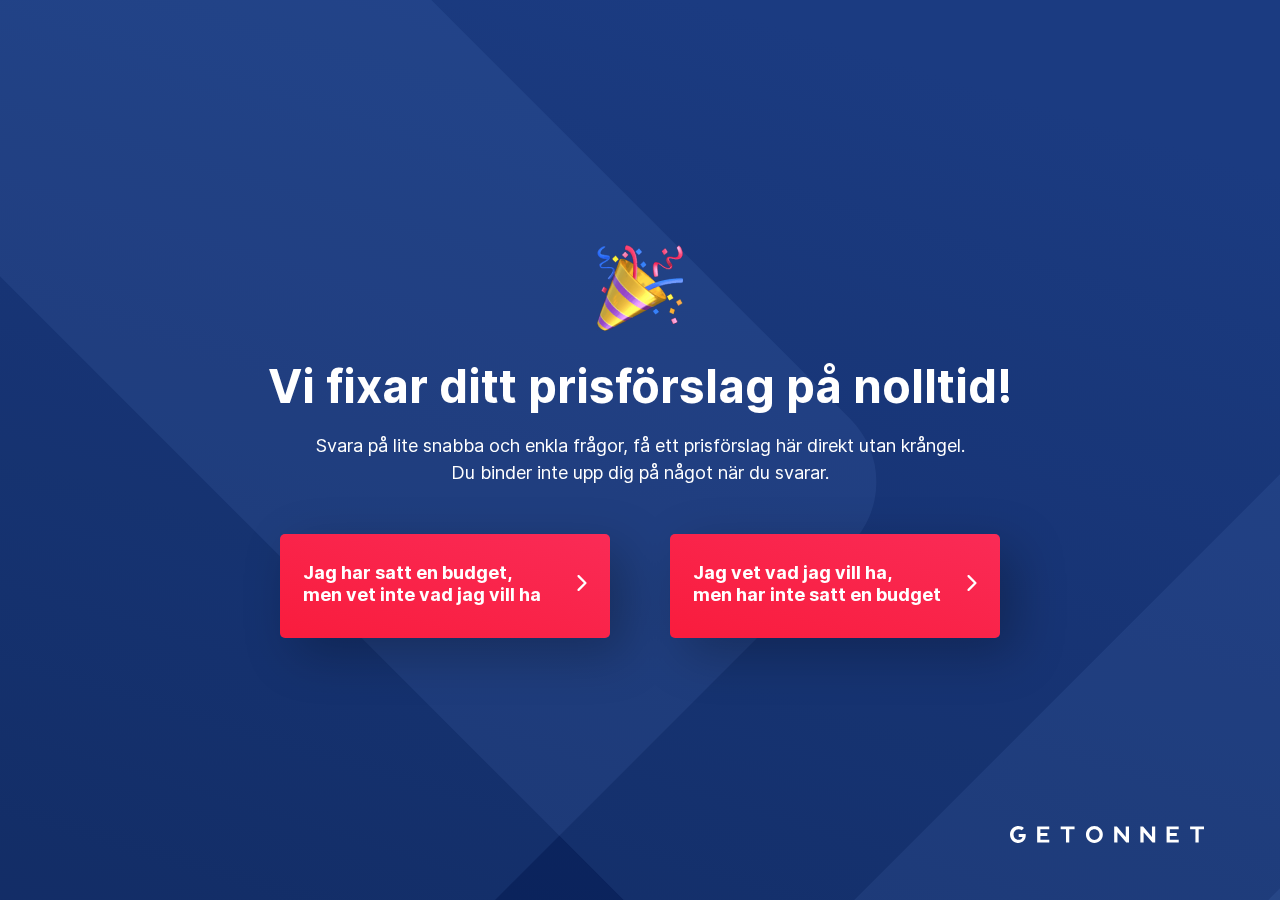
==== commit a86bc6a9: "responsive & spacing fix" ====
--- a/index.html
+++ b/index.html
@@ -72,7 +72,7 @@
 
                 <!-- === START page 2 === -->
                 <div id="page-2" class="form-page">
-                    <div class="icon">
+                    <div class="icon small-mobile">
                         <svg width="167" height="154" viewBox="0 0 167 154" fill="none" xmlns="http://www.w3.org/2000/svg"><g filter="url(#filter0_d)"><path d="M153.29 2.41992H13.7099C9.76522 2.41992 6.42743 5.74708 6.42743 9.67918V137.019C6.42743 140.951 9.76522 144.278 13.7099 144.278H153.29C157.235 144.278 160.572 140.951 160.572 137.019V9.67918C160.269 5.74708 157.235 2.41992 153.29 2.41992Z" stroke="white" stroke-width="3" stroke-miterlimit="10" stroke-linecap="round" stroke-linejoin="round"/><path d="M6.42743 26.0127H160.269" stroke="white" stroke-width="3" stroke-miterlimit="10" stroke-linecap="round" stroke-linejoin="round"/><path d="M22.8129 18.1484C24.9915 18.1484 26.7575 16.3879 26.7575 14.2163C26.7575 12.0446 24.9915 10.2842 22.8129 10.2842C20.6343 10.2842 18.8682 12.0446 18.8682 14.2163C18.8682 16.3879 20.6343 18.1484 22.8129 18.1484Z" fill="white"/><path d="M35.5572 18.1484C37.7358 18.1484 39.5019 16.3879 39.5019 14.2163C39.5019 12.0446 37.7358 10.2842 35.5572 10.2842C33.3786 10.2842 31.6125 12.0446 31.6125 14.2163C31.6125 16.3879 33.3786 18.1484 35.5572 18.1484Z" fill="white"/><path d="M48.3015 18.1484C50.48 18.1484 52.2461 16.3879 52.2461 14.2163C52.2461 12.0446 50.48 10.2842 48.3015 10.2842C46.1229 10.2842 44.3568 12.0446 44.3568 14.2163C44.3568 16.3879 46.1229 18.1484 48.3015 18.1484Z" fill="white"/><path d="M59.5285 100.42L40.7156 85.9013L59.5285 71.0803" stroke="white" stroke-width="3" stroke-miterlimit="10" stroke-linecap="round" stroke-linejoin="round"/><path d="M107.471 71.0803L126.284 85.9013L107.471 100.42" stroke="white" stroke-width="3" stroke-miterlimit="10" stroke-linecap="round" stroke-linejoin="round"/><path d="M77.7347 111.309L89.2652 60.4939" stroke="white" stroke-width="3" stroke-miterlimit="10" stroke-linecap="round" stroke-linejoin="round"/></g><defs><filter id="filter0_d" x="0" y="0" width="167" height="155" filterUnits="userSpaceOnUse" color-interpolation-filters="sRGB"><feFlood flood-opacity="0" result="BackgroundImageFix"/><feColorMatrix in="SourceAlpha" type="matrix" values="0 0 0 0 0 0 0 0 0 0 0 0 0 0 0 0 0 0 127 0"/><feOffset dy="4"/><feGaussianBlur stdDeviation="2"/><feColorMatrix type="matrix" values="0 0 0 0 0 0 0 0 0 0 0 0 0 0 0 0 0 0 0.25 0"/><feBlend mode="normal" in2="BackgroundImageFix" result="effect1_dropShadow"/><feBlend mode="normal" in="SourceGraphic" in2="effect1_dropShadow" result="shape"/></filter></defs></svg>
                     </div>
 
@@ -213,7 +213,7 @@
 
                 <!-- === START page 5 === -->
                 <div id="page-5" class="form-page">
-                    <div class="icon">
+                    <div class="icon small-mobile">
                         <img src="img/page-5-icon.png" alt="browsers">
                     </div>
 
--- a/css/app.css
+++ b/css/app.css
@@ -1,2 +1,2 @@
-body,html{margin:0;padding:0;font-family:'Inter', sans-serif;font-size:18px;line-height:1.5}*,:after,:before{-webkit-box-sizing:border-box;box-sizing:border-box}button:focus,input:focus{outline:none}#price-form{background-color:#000;background-image:url("../img/main-bg.jpg");background-repeat:no-repeat;background-size:cover;height:auto;min-height:100vh;padding:40px;display:-webkit-box;display:-ms-flexbox;display:flex;-webkit-box-pack:justify;-ms-flex-pack:justify;justify-content:space-between;-webkit-box-orient:vertical;-webkit-box-direction:normal;-ms-flex-direction:column;flex-direction:column;-ms-flex-line-pack:center;align-content:center;overflow:hidden}@media (min-width:992px){#price-form{height:auto;min-height:100vh}}#price-form .container{width:1600px;max-width:94%;margin:0 auto;display:-webkit-box;display:-ms-flexbox;display:flex;-webkit-box-pack:justify;-ms-flex-pack:justify;justify-content:space-between;-webkit-box-orient:vertical;-webkit-box-direction:normal;-ms-flex-direction:column;flex-direction:column;-ms-flex-line-pack:center;align-content:center;height:100%;min-height:90vh}#price-form #go-back-btn{background:transparent;border:0;-webkit-box-shadow:none;box-shadow:none;outline:none;color:#fff;font-family:inherit;display:-webkit-box;display:-ms-flexbox;display:flex;-webkit-box-pack:center;-ms-flex-pack:center;justify-content:center;-webkit-box-align:center;-ms-flex-align:center;align-items:center;-ms-flex-line-pack:center;align-content:center;line-height:1;cursor:pointer}#price-form #go-back-btn .icon{margin-right:10px;margin-left:10px;-webkit-transition:margin .3s ease-in-out;-o-transition:margin .3s ease-in-out;transition:margin .3s ease-in-out}#price-form #go-back-btn .text{font-style:normal;font-weight:500;font-size:16px;padding-bottom:2px}#price-form #go-back-btn:hover .icon{margin-left:0}#price-form .body{color:#fff;text-align:center;position:relative;min-height:600px;display:-webkit-box;display:-ms-flexbox;display:flex;-ms-flex-wrap:wrap;flex-wrap:wrap;-webkit-box-align:center;-ms-flex-align:center;align-items:center;margin:45px 0}#price-form .form-page{width:100%;height:100%;position:absolute;opacity:0;visibility:hidden;z-index:-1;-webkit-transition:opacity .5s ease-in-out;-o-transition:opacity .5s ease-in-out;transition:opacity .5s ease-in-out;will-change:opacity, visibility, z-index;display:-webkit-box;display:-ms-flexbox;display:flex;-ms-flex-wrap:wrap;flex-wrap:wrap;-webkit-box-orient:vertical;-webkit-box-direction:normal;-ms-flex-direction:column;flex-direction:column;-webkit-box-pack:center;-ms-flex-pack:center;justify-content:center}#price-form .form-page.show{opacity:1;visibility:visible;-webkit-transition:opacity .5s ease-in-out;-o-transition:opacity .5s ease-in-out;transition:opacity .5s ease-in-out;-webkit-box-ordinal-group:2;-ms-flex-order:1;order:1;position:relative;z-index:99}#price-form .form-page .icon{width:100%}#price-form .form-page .icon img,#price-form .form-page .icon svg{margin-bottom:35px;display:inline-block;max-width:100%}#price-form .section-text{margin-bottom:60px;width:100%}#price-form .section-title{font-style:normal;font-weight:700;font-size:24px;line-height:29px;margin-top:0;margin-bottom:35px}@media (min-width:768px){#price-form .section-title{font-size:46px;line-height:56px}}#price-form .para{font-style:normal;font-weight:normal;font-size:15px}@media (min-width:768px){#price-form .para{font-size:18px}}#page-10 #price-form .form_submit_btn,#price-form #page-10 .form_submit_btn,#price-form .option-button{background:-webkit-linear-gradient(253.28deg, #FA2B56 0%, #F91C3D 100%);background:-o-linear-gradient(253.28deg, #FA2B56 0%, #F91C3D 100%);background:linear-gradient(196.72deg, #FA2B56 0%, #F91C3D 100%);-webkit-box-shadow:15px 15px 50px rgba(0, 0, 0, 0.25);box-shadow:15px 15px 50px rgba(0, 0, 0, 0.25);border-radius:5px;padding:20px 23px 20px 23px;font-family:inherit;text-align:left;border:0;min-width:330px;display:-webkit-inline-box;display:-ms-inline-flexbox;display:inline-flex;-webkit-box-pack:justify;-ms-flex-pack:justify;justify-content:space-between;-webkit-box-align:center;-ms-flex-align:center;align-items:center;margin:0 37px;cursor:pointer;-webkit-transition:all .3s ease-in-out;-o-transition:all .3s ease-in-out;transition:all .3s ease-in-out}@media (min-width:768px){#page-10 #price-form .form_submit_btn,#price-form #page-10 .form_submit_btn,#price-form .option-button{padding:28px 23px 32px 23px}}#page-10 #price-form .form_submit_btn:hover,#price-form #page-10 .form_submit_btn:hover,#price-form .option-button:hover{background:-webkit-linear-gradient(251.33deg, #FC3F6D 0%, #FC3259 100%);background:-o-linear-gradient(251.33deg, #FC3F6D 0%, #FC3259 100%);background:linear-gradient(198.67deg, #FC3F6D 0%, #FC3259 100%)}#page-10 #price-form .form_submit_btn:disabled,#price-form #page-10 .form_submit_btn:disabled,#price-form .option-button:disabled{opacity:.5;cursor:default}#page-10 #price-form .form_submit_btn:disabled:hover,#price-form #page-10 .form_submit_btn:disabled:hover,#price-form .option-button:disabled:hover{background:-webkit-linear-gradient(253.28deg, #FA2B56 0%, #F91C3D 100%);background:-o-linear-gradient(253.28deg, #FA2B56 0%, #F91C3D 100%);background:linear-gradient(196.72deg, #FA2B56 0%, #F91C3D 100%)}#page-10 #price-form .form_submit_btn .text,#price-form #page-10 .form_submit_btn .text,#price-form .option-button .text{font-style:normal;font-weight:bold;font-size:18px;line-height:22px;color:#fff;text-align:left}#page-10 #price-form .form_submit_btn,#price-form #page-10 .form_submit_btn,#price-form .option-button--small{min-width:176px;-webkit-box-pack:center;-ms-flex-pack:center;justify-content:center;padding:20px 23px}#price-form .footer{text-align:right}#page-1 #page-10 .form_submit_btn,#page-1 .option-button,#page-10 #page-1 .form_submit_btn{margin-bottom:35px;margin-left:0;margin-right:0}@media (min-width:850px){#page-1 #page-10 .form_submit_btn,#page-1 .option-button,#page-10 #page-1 .form_submit_btn{margin-bottom:0}#page-1 #page-10 .form_submit_btn:last-child,#page-1 .option-button:last-child,#page-10 #page-1 .form_submit_btn:last-child{margin-left:27.5px}#page-1 #page-10 .form_submit_btn:first-child,#page-1 .option-button:first-child,#page-10 #page-1 .form_submit_btn:first-child{margin-right:27.5px}}[data-active-page="1"]{display:none}[data-active-page="1"] .header{visibility:hidden;opacity:0;-webkit-transition:all .3s ease-in-out;-o-transition:all .3s ease-in-out;transition:all .3s ease-in-out}#options-2 #page-10 .form_submit_btn,#options-2 .option-button,#page-10 #options-2 .form_submit_btn{min-width:auto;padding:21px 35px;margin:0 0 25px 0;width:100%;-webkit-box-pack:center;-ms-flex-pack:center;justify-content:center}@media (min-width:630px){#options-2 #page-10 .form_submit_btn,#options-2 .option-button,#page-10 #options-2 .form_submit_btn{margin:0 10px;width:auto}}@media (min-width:992px){#options-2 #page-10 .form_submit_btn,#options-2 .option-button,#page-10 #options-2 .form_submit_btn{margin:0 25px}}#options-2 #page-10 .form_submit_btn .text,#options-2 .option-button .text,#page-10 #options-2 .form_submit_btn .text{font-weight:bold;font-size:18px;line-height:22px}#options-3{display:-webkit-box;display:-ms-flexbox;display:flex;-webkit-box-pack:justify;-ms-flex-pack:justify;justify-content:space-between;-webkit-box-align:start;-ms-flex-align:start;align-items:flex-start;max-width:670px;width:100%;margin:0 auto;position:relative;-webkit-box-orient:vertical;-webkit-box-direction:normal;-ms-flex-direction:column;flex-direction:column;margin-left:120px}@media screen and (max-width:450px){#options-3{margin-left:90px}}@media (min-width:768px){#options-3{-webkit-box-orient:horizontal;-webkit-box-direction:normal;-ms-flex-direction:row;flex-direction:row;margin:0 auto}}#options-3:before{content:"";position:absolute;top:50%;left:11px;-webkit-transform:translateY(-50%);-ms-transform:translateY(-50%);transform:translateY(-50%);background:#fff;z-index:0;height:92%;width:2px}@media (min-width:768px){#options-3:before{height:2px;width:96%}}#options-3 .option-button-3{background:transparent;-webkit-box-shadow:none;box-shadow:none;outline:none;border:none;padding:0;min-width:auto;text-align:center;position:relative;font-family:inherit;cursor:pointer;margin-bottom:70px}#options-3 .option-button-3:last-child{margin-bottom:0}@media (min-width:768px){#options-3 .option-button-3{margin:0}}@media screen and (max-width:767px){#options-3 .option-button-3 label{display:-webkit-box;display:-ms-flexbox;display:flex;-webkit-box-pack:center;-ms-flex-pack:center;justify-content:center;-webkit-box-align:center;-ms-flex-align:center;align-items:center;-ms-flex-line-pack:center;align-content:center}}#options-3 .option-button-3:hover{background:transparent;-webkit-box-shadow:none;box-shadow:none}#options-3 .option-button-3 .text{display:block;width:100px;font-style:normal;font-weight:normal;font-size:16px;line-height:19px;color:#fff;opacity:.5;cursor:pointer;position:absolute;top:0;right:31px;text-align:right}@media (min-width:768px){#options-3 .option-button-3 .text{padding-top:40px;top:0px;left:50%;-webkit-transform:translateX(-50px);-ms-transform:translateX(-50px);transform:translateX(-50px);text-align:center}}#options-3 .option-button-3 input[type=radio]{-webkit-appearance:none;-moz-appearance:none;appearance:none;height:14px;width:14px;border-radius:50%;background:#fff;-webkit-box-shadow:0px 5px 10px rgba(2, 8, 22, 0.5);box-shadow:0px 5px 10px rgba(2, 8, 22, 0.5);display:inline-block;-webkit-transition:all .3s ease-in-out;-o-transition:all .3s ease-in-out;transition:all .3s ease-in-out}#options-3 .option-button-3 input[type=radio]:checked{background:-webkit-linear-gradient(225deg, #FA2B56 0%, #F91C3D 100%);background:-o-linear-gradient(225deg, #FA2B56 0%, #F91C3D 100%);background:linear-gradient(225deg, #FA2B56 0%, #F91C3D 100%);-webkit-transform:scale(1.6);-ms-transform:scale(1.6);transform:scale(1.6)}#options-3 .option-button-3 input[type=radio]:checked~.text{opacity:1!important}#options-3 .option-button-3 .tooltip{width:210px;color:#fff;border-radius:5px;position:absolute;left:60px;background:-webkit-linear-gradient(240.17deg, #FA2B56 0%, #F91C3D 100%);background:-o-linear-gradient(240.17deg, #FA2B56 0%, #F91C3D 100%);background:linear-gradient(209.83deg, #FA2B56 0%, #F91C3D 100%);-webkit-box-shadow:20px 20px 40px rgba(2, 8, 22, 0.5);box-shadow:20px 20px 40px rgba(2, 8, 22, 0.5);padding:24px 20px 20px 20px;font-style:normal;font-weight:normal;font-size:14px;line-height:17px;opacity:0;visibility:hidden;-webkit-transition:all .3s ease-in-out;-o-transition:all .3s ease-in-out;transition:all .3s ease-in-out}@media (min-width:768px){#options-3 .option-button-3 .tooltip{bottom:120px;left:50%;-webkit-transform:translateX(-110px);-ms-transform:translateX(-110px);transform:translateX(-110px)}}#options-3 .option-button-3 .tooltip:after{content:"";width:0;height:0;border-top:10px solid transparent;border-bottom:10px solid transparent;border-right:10px solid #FA2B56;position:absolute;left:-9px;top:50%;-webkit-transform:translateY(-50%);-ms-transform:translateY(-50%);transform:translateY(-50%)}@media (min-width:768px){#options-3 .option-button-3 .tooltip:after{bottom:-20px;left:100px;top:auto;-webkit-transform:translateY(0);-ms-transform:translateY(0);transform:translateY(0);border-left:10px solid transparent;border-right:10px solid transparent;border-top:10px solid #FA2B56}}#options-3 .option-button-3 .tooltip.show{opacity:1;visibility:visible;z-index:99}@media (min-width:768px){#options-3 .option-button-3 .tooltip.show{bottom:44px}}@media screen and (max-width:767px){#options-3 .option-button-3 input[type=radio]:checked~.tooltip{opacity:1;visibility:visible}}@media (min-width:768px){#options-3 .option-button-3 input[type=radio]:checked~.tooltip{bottom:44px}}#page-3 .icon img{max-width:100%}#page-3 .cta{width:100%;padding-top:120px}#page-3 .cta #page-10 .form_submit_btn,#page-3 .cta .option-button,#page-10 #page-3 .cta .form_submit_btn{font-weight:bold;font-size:18px;line-height:22px;font-family:inherit;color:#fff;text-align:center;min-width:176px;-webkit-box-pack:center;-ms-flex-pack:center;justify-content:center;padding:20px 15px}[data-active-page="3"] .footer{opacity:0;visibility:hidden}#page-4 .section-title{margin-top:0}#page-4 .icon img{max-width:100%;width:426px;margin-bottom:0!important}#page-4 #page-10 .form_submit_btn,#page-4 .option-button,#page-10 #page-4 .form_submit_btn{min-width:176px;-webkit-box-pack:center;-ms-flex-pack:center;justify-content:center;padding:20px 0;margin:0 0 25px 0;width:100%}@media (min-width:768px){#page-4 #page-10 .form_submit_btn,#page-4 .option-button,#page-10 #page-4 .form_submit_btn{margin:0 25px;width:auto}}#page-6 #page-10 .form_submit_btn,#page-6 .option-button,#page-10 #page-6 .form_submit_btn{min-width:176px;-webkit-box-pack:center;-ms-flex-pack:center;justify-content:center;padding:20px 0}#page-6 .section-options{display:-webkit-box;display:-ms-flexbox;display:flex;-webkit-box-pack:center;-ms-flex-pack:center;justify-content:center;-webkit-box-align:center;-ms-flex-align:center;align-items:center;-webkit-box-orient:vertical;-webkit-box-direction:normal;-ms-flex-direction:column;flex-direction:column;-ms-flex-item-align:center;align-self:center}@media (min-width:768px){#page-6 .section-options{max-width:520px;-webkit-box-orient:horizontal;-webkit-box-direction:normal;-ms-flex-direction:row;flex-direction:row;-ms-flex-item-align:unset;-ms-grid-row-align:unset;align-self:unset;margin:0 auto}}#page-6 .section-options .check-option{padding:15px 30px;display:-webkit-box;display:-ms-flexbox;display:flex;-webkit-box-pack:start;-ms-flex-pack:start;justify-content:flex-start;-webkit-box-align:center;-ms-flex-align:center;align-items:center;-ms-flex-wrap:wrap;flex-wrap:wrap;width:100%}@media (min-width:768px){#page-6 .section-options .check-option{padding:0 30px;-ms-flex-wrap:nowrap;flex-wrap:nowrap}}#page-6 .section-options label{padding-left:17px;cursor:pointer;font-weight:bold;font-size:18px;line-height:22px}#page-6 input[type=checkbox]{-webkit-appearance:none;-moz-appearance:none;appearance:none;height:35px;width:35px;background:#fff;border-radius:50%;-webkit-box-shadow:20px 20px 60px rgba(0, 0, 0, 0.4);box-shadow:20px 20px 60px rgba(0, 0, 0, 0.4);font-family:inherit;cursor:pointer}#page-6 input[type=checkbox]:checked{background-image:url("../img/check-white.png"), -webkit-linear-gradient(225deg, #FA2B56 0%, #F91C3D 100%);background-image:url("../img/check-white.png"), -o-linear-gradient(225deg, #FA2B56 0%, #F91C3D 100%);background-image:url("../img/check-white.png"), linear-gradient(225deg, #FA2B56 0%, #F91C3D 100%);background-repeat:no-repeat;background-position:center center}#page-6 .cta{padding-top:77px}#options-5 #page-10 .form_submit_btn,#options-5 .option-button,#options-7 #page-10 .form_submit_btn,#options-7 .option-button,#options-8 #page-10 .form_submit_btn,#options-8 .option-button,#page-10 #options-5 .form_submit_btn,#page-10 #options-7 .form_submit_btn,#page-10 #options-8 .form_submit_btn{min-width:176px;-webkit-box-pack:center;-ms-flex-pack:center;justify-content:center;padding:20px 0;margin:0 0 25px 0;width:100%}@media (min-width:768px){#options-5 #page-10 .form_submit_btn,#options-5 .option-button,#options-7 #page-10 .form_submit_btn,#options-7 .option-button,#options-8 #page-10 .form_submit_btn,#options-8 .option-button,#page-10 #options-5 .form_submit_btn,#page-10 #options-7 .form_submit_btn,#page-10 #options-8 .form_submit_btn{margin:0 25px;width:auto}}#page-9 .cta{padding-top:65px}#page-9 .section-text{margin-bottom:35px}#options-9{display:-webkit-box;display:-ms-flexbox;display:flex;-webkit-box-pack:center;-ms-flex-pack:center;justify-content:center;-ms-flex-wrap:wrap;flex-wrap:wrap;-webkit-box-align:center;-ms-flex-align:center;align-items:center}#options-9 .card-check{display:inline-block;width:241px;margin:20px;color:#151C27;max-width:241px}@media (min-width:1280px){#options-9 .card-check{margin:0 20px}}#options-9 .card-check input[type=radio]{-webkit-appearance:none;-moz-appearance:none;appearance:none;position:absolute;display:none}#options-9 .card-check .card{background:#FFFFFF;-webkit-box-shadow:40px 40px 80px rgba(0, 0, 0, 0.3);box-shadow:40px 40px 80px rgba(0, 0, 0, 0.3);border-radius:5px;display:inline-block;min-width:241px;width:100%;overflow:hidden;cursor:pointer}#options-9 .card-check .card:hover{margin:0}#options-9 .card-check .card:hover .plan-header{padding:39px 18px 32px 18px}#options-9 .card-check .plan-details,#options-9 .card-check .plan-details-line,#options-9 .card-check .plan-header,#options-9 .card-check .plan-price,#options-9 .card-check .plan-selected,#options-9 .card-check .plan-title{display:block;text-align:left}#options-9 .card-check .plan-header{padding:28px 18px 21px 18px;-webkit-transition:padding .3s ease-in-out;-o-transition:padding .3s ease-in-out;transition:padding .3s ease-in-out}#options-9 .card-check .plan-title{font-style:normal;font-weight:bold;font-size:18px;line-height:22px;letter-spacing:-0.5px}#options-9 .card-check .plan-price{display:-webkit-box;display:-ms-flexbox;display:flex;-webkit-box-pack:start;-ms-flex-pack:start;justify-content:flex-start;-webkit-box-align:center;-ms-flex-align:center;align-items:center}#options-9 .card-check .plan-price .num{font-style:normal;font-weight:bold;font-size:35px;line-height:62px;letter-spacing:-1px;color:#0F358E;padding-right:10px}#options-9 .card-check .plan-price .time{font-style:normal;font-weight:normal;font-size:14px;line-height:17px;letter-spacing:-0.5px;color:#BFC4CE}#options-9 .card-check .plan-selected{display:-webkit-box;display:-ms-flexbox;display:flex;-webkit-box-pack:center;-ms-flex-pack:center;justify-content:center;-webkit-box-align:center;-ms-flex-align:center;align-items:center}#options-9 .card-check .plan-selected .icon{height:12px;width:12px;background-color:#5CB85B;border-radius:50%;display:-webkit-inline-box;display:-ms-inline-flexbox;display:inline-flex;-webkit-box-pack:center;-ms-flex-pack:center;justify-content:center;-webkit-box-align:center;-ms-flex-align:center;align-items:center;margin-right:5px}#options-9 .card-check .plan-selected .icon svg{margin-bottom:0}#options-9 .card-check .plan-details{border-top:2px solid #F1F2F5;background:#F9FAFD;padding:23px 18px 19px 18px}#options-9 .card-check .plan-details-line{font-weight:normal;font-size:12px;line-height:18px;color:#151C27;display:-webkit-box;display:-ms-flexbox;display:flex;-webkit-box-pack:justify;-ms-flex-pack:justify;justify-content:space-between;-webkit-box-align:start;-ms-flex-align:start;align-items:flex-start;margin:9px 0}#options-9 .card-check .plan-details-line .right{color:#1A47B0}#options-9 .card-check .plan-selected{margin-top:20px}#options-9 .card-check .plan-selected .text{font-style:normal;font-weight:bold;font-size:10px;line-height:18px}#options-9 .card-check input[type=radio]:checked~.card{margin:0;background:-webkit-linear-gradient(219.53deg, #FA2B56 0%, #F91C3D 100%);background:-o-linear-gradient(219.53deg, #FA2B56 0%, #F91C3D 100%);background:linear-gradient(230.47deg, #FA2B56 0%, #F91C3D 100%)}#options-9 .card-check input[type=radio]:checked~.card *{color:#fff}#options-9 .card-check input[type=radio]:checked~.card .plan-header{padding:39px 18px 32px 18px}#options-9 .card-check input[type=radio]:checked~.card .plan-details{background-color:transparent;border-color:transparent}#options-9 .card-check input[type=radio]:checked~.card .plan-selected .icon{background-color:#fff}#options-9 .card-check input[type=radio]:checked~.card .plan-selected .icon svg *{fill:#F91C3D}#page-10 #price-badge{height:90px;width:90px;border-radius:50%;background:#F7F8FB;-webkit-box-shadow:20px 20px 60px rgba(0, 0, 0, 0.4);box-shadow:20px 20px 60px rgba(0, 0, 0, 0.4);-webkit-transform:rotate(16.88deg);-ms-transform:rotate(16.88deg);transform:rotate(16.88deg);display:-webkit-box;display:-ms-flexbox;display:flex;-webkit-box-pack:center;-ms-flex-pack:center;justify-content:center;-webkit-box-align:center;-ms-flex-align:center;align-items:center;-ms-flex-line-pack:center;align-content:center;-ms-flex-wrap:wrap;flex-wrap:wrap;position:absolute;right:-45px;top:-45px}#page-10 #price-badge .text{font-weight:bold;font-size:10px;line-height:12px;text-align:center;color:#151C27}#page-10 #price-badge .num{font-weight:800;font-size:20px;line-height:24px;text-align:center;color:#0F358E}#page-10 #total-price .text{font-weight:normal;font-size:18px;line-height:22px;text-align:center;color:#709BE7}#page-10 #total-price .num{font-style:normal;font-weight:bold;font-size:58px;line-height:70px;text-align:center}#page-10 .section-text{margin-bottom:50px}#page-10 .section-text .section-title{font-style:normal;font-weight:normal;font-size:34px;line-height:41px;text-align:center}#page-10 .section-text .para{max-width:460px;margin-left:auto;margin-right:auto;font-size:15px}#page-10 .options-form-wrap{width:335px;margin:0 auto;background:#FFFFFF;-webkit-box-shadow:40px 40px 80px rgba(2, 8, 22, 0.3);box-shadow:40px 40px 80px rgba(2, 8, 22, 0.3);border-radius:5px;padding:37px 33px;position:relative}#page-10 .options-form-wrap .field{margin-bottom:18px}#page-10 .options-form-wrap input{width:100%;display:block;border:1px solid #DDDFE7;-webkit-box-sizing:border-box;box-sizing:border-box;border-radius:5px;padding:15px 13px;font-style:normal;font-weight:normal;font-size:14px;line-height:18px}#page-10 .options-form-wrap input:focus{border:1px solid #1A47B0}#page-10 .options-form-wrap input::-webkit-input-placeholder{font-family:inherit;font-style:normal;font-weight:400;font-size:14px;line-height:18px;color:#151C27}#page-10 .options-form-wrap input:-ms-input-placeholder{font-family:inherit;font-style:normal;font-weight:400;font-size:14px;line-height:18px;color:#151C27}#page-10 .options-form-wrap input::-ms-input-placeholder{font-family:inherit;font-style:normal;font-weight:400;font-size:14px;line-height:18px;color:#151C27}#page-10 .options-form-wrap input::placeholder{font-family:inherit;font-style:normal;font-weight:400;font-size:14px;line-height:18px;color:#151C27}#page-10 .options-form-wrap .para{font-style:normal;font-weight:normal;font-size:10px;line-height:14px;color:#595F6F;margin-top:23px;text-align:left}#page-10 .options-form-wrap .para a{text-decoration:underline;color:#595F6F}#page-10 .form_submit_btn{width:100%;margin:0!important;padding:16px 20px}#page-11 .section-title{font-weight:normal;font-size:48px;line-height:58px;text-align:center;letter-spacing:-1px}#page-11 .icon{margin-bottom:30px}[data-active-page="11"] .header{opacity:0;visibility:hidden}#loader,#loader:after{border-radius:50%;width:18px;height:18px}#loader{font-size:4px;position:relative;text-indent:-9999em;border-top:1.1em solid rgba(0, 0, 0, 0.2);border-right:1.1em solid rgba(0, 0, 0, 0.2);border-bottom:1.1em solid rgba(0, 0, 0, 0.2);border-left:1.1em solid #fff;-webkit-transform:translateZ(0);transform:translateZ(0);-webkit-animation:load8 .4s infinite linear;animation:load8 .4s infinite linear;margin-left:12px}@-webkit-keyframes load8{0%{-webkit-transform:rotate(0deg);transform:rotate(0deg)}to{-webkit-transform:rotate(360deg);transform:rotate(360deg)}}@keyframes load8{0%{-webkit-transform:rotate(0deg);transform:rotate(0deg)}to{-webkit-transform:rotate(360deg);transform:rotate(360deg)}}#m-check-mark{margin-left:12px;width:15px;height:auto;display:inline}#checkmark{stroke-dasharray:640;stroke-dashoffset:0;-webkit-transform-origin:center;-ms-transform-origin:center;transform-origin:center;-webkit-animation:draw-around 1s infinite;-ms-animation:draw-around 1s infinite;animation:draw-around 1s}@-ms-keyframes draw-around{0%{stroke-dashoffset:640}10%{stroke-dashoffset:640}to{stroke-dashoffset:0}}@-webkit-keyframes draw-around{0%{stroke-dashoffset:640}10%{stroke-dashoffset:640}to{stroke-dashoffset:0}}@keyframes draw-around{0%{stroke-dashoffset:640}10%{stroke-dashoffset:640}to{stroke-dashoffset:0}}
+body,html{margin:0;padding:0;font-family:'Inter', sans-serif;font-size:18px;line-height:1.5}*,:after,:before{-webkit-box-sizing:border-box;box-sizing:border-box}button:focus,input:focus{outline:none}#price-form{background-color:#000;background-image:url("../img/getonnet-bg-005.svg");background-repeat:no-repeat;background-size:cover;height:auto;min-height:100vh;padding:40px;display:-webkit-box;display:-ms-flexbox;display:flex;-webkit-box-pack:justify;-ms-flex-pack:justify;justify-content:space-between;-webkit-box-orient:vertical;-webkit-box-direction:normal;-ms-flex-direction:column;flex-direction:column;-ms-flex-line-pack:center;align-content:center;overflow:hidden}@media (min-width:992px){#price-form{height:auto;min-height:100vh}}#price-form .container{width:1600px;max-width:94%;margin:0 auto;display:-webkit-box;display:-ms-flexbox;display:flex;-webkit-box-pack:justify;-ms-flex-pack:justify;justify-content:space-between;-webkit-box-orient:vertical;-webkit-box-direction:normal;-ms-flex-direction:column;flex-direction:column;-ms-flex-line-pack:center;align-content:center;height:100%;min-height:90vh}#price-form #go-back-btn{background:transparent;border:0;-webkit-box-shadow:none;box-shadow:none;outline:none;color:#fff;font-family:inherit;display:-webkit-box;display:-ms-flexbox;display:flex;-webkit-box-pack:center;-ms-flex-pack:center;justify-content:center;-webkit-box-align:center;-ms-flex-align:center;align-items:center;-ms-flex-line-pack:center;align-content:center;line-height:1;cursor:pointer}#price-form #go-back-btn .icon{margin-right:10px;margin-left:10px;-webkit-transition:margin .3s ease-in-out;-o-transition:margin .3s ease-in-out;transition:margin .3s ease-in-out}#price-form #go-back-btn .text{font-style:normal;font-weight:500;font-size:16px;padding-bottom:2px}#price-form #go-back-btn:hover .icon{margin-left:0}#price-form .body{color:#fff;text-align:center;position:relative;min-height:600px;display:-webkit-box;display:-ms-flexbox;display:flex;-ms-flex-wrap:wrap;flex-wrap:wrap;-webkit-box-align:center;-ms-flex-align:center;align-items:center;margin:45px 0}#price-form .form-page{width:100%;height:100%;position:absolute;opacity:0;visibility:hidden;z-index:-1;-webkit-transition:opacity .5s ease-in-out;-o-transition:opacity .5s ease-in-out;transition:opacity .5s ease-in-out;will-change:opacity, visibility, z-index;display:-webkit-box;display:-ms-flexbox;display:flex;-ms-flex-wrap:wrap;flex-wrap:wrap;-webkit-box-orient:vertical;-webkit-box-direction:normal;-ms-flex-direction:column;flex-direction:column;-webkit-box-pack:center;-ms-flex-pack:center;justify-content:center}#price-form .form-page.show{opacity:1;visibility:visible;-webkit-transition:opacity .5s ease-in-out;-o-transition:opacity .5s ease-in-out;transition:opacity .5s ease-in-out;-webkit-box-ordinal-group:2;-ms-flex-order:1;order:1;position:relative;z-index:99}#price-form .form-page .icon{width:100%}#price-form .form-page .icon img,#price-form .form-page .icon svg{margin-bottom:20px;display:inline-block;max-width:100%}#price-form .form-page>.icon img{max-width:180px;width:auto;margin:0 auto;margin-bottom:20px}@media (min-width:768px){#price-form .form-page>.icon img{max-width:350px;width:auto}}#price-form .form-page>.icon.small-mobile img,#price-form .form-page>.icon.small-mobile svg{max-width:70px;height:auto}@media (min-width:768px){#price-form .form-page>.icon.small-mobile img,#price-form .form-page>.icon.small-mobile svg{max-width:160px;width:auto}}#price-form .section-text{margin-bottom:30px;width:100%}#price-form .section-title{font-style:normal;font-weight:700;font-size:24px;line-height:29px;margin-top:0;margin-bottom:15px}@media (min-width:768px){#price-form .section-title{font-size:46px;line-height:56px}}#price-form .para{font-style:normal;font-weight:normal;font-size:15px}@media (min-width:768px){#price-form .para{font-size:18px}}#page-10 #price-form .form_submit_btn,#price-form #page-10 .form_submit_btn,#price-form .option-button{background:-webkit-linear-gradient(253.28deg, #FA2B56 0%, #F91C3D 100%);background:-o-linear-gradient(253.28deg, #FA2B56 0%, #F91C3D 100%);background:linear-gradient(196.72deg, #FA2B56 0%, #F91C3D 100%);-webkit-box-shadow:15px 15px 50px rgba(0, 0, 0, 0.25);box-shadow:15px 15px 50px rgba(0, 0, 0, 0.25);border-radius:5px;padding:20px 23px 20px 23px;font-family:inherit;text-align:left;border:0;display:-webkit-inline-box;display:-ms-inline-flexbox;display:inline-flex;-webkit-box-pack:justify;-ms-flex-pack:justify;justify-content:space-between;-webkit-box-align:center;-ms-flex-align:center;align-items:center;margin:0 37px;cursor:pointer;-webkit-transition:all .3s ease-in-out;-o-transition:all .3s ease-in-out;transition:all .3s ease-in-out}@media (min-width:768px){#page-10 #price-form .form_submit_btn,#price-form #page-10 .form_submit_btn,#price-form .option-button{padding:28px 23px 32px 23px;min-width:330px}}#page-10 #price-form .form_submit_btn:hover,#price-form #page-10 .form_submit_btn:hover,#price-form .option-button:hover{background:-webkit-linear-gradient(251.33deg, #FC3F6D 0%, #FC3259 100%);background:-o-linear-gradient(251.33deg, #FC3F6D 0%, #FC3259 100%);background:linear-gradient(198.67deg, #FC3F6D 0%, #FC3259 100%)}#page-10 #price-form .form_submit_btn:disabled,#price-form #page-10 .form_submit_btn:disabled,#price-form .option-button:disabled{opacity:.5;cursor:default}#page-10 #price-form .form_submit_btn:disabled:hover,#price-form #page-10 .form_submit_btn:disabled:hover,#price-form .option-button:disabled:hover{background:-webkit-linear-gradient(253.28deg, #FA2B56 0%, #F91C3D 100%);background:-o-linear-gradient(253.28deg, #FA2B56 0%, #F91C3D 100%);background:linear-gradient(196.72deg, #FA2B56 0%, #F91C3D 100%)}#page-10 #price-form .form_submit_btn .text,#price-form #page-10 .form_submit_btn .text,#price-form .option-button .text{font-style:normal;font-weight:bold;font-size:18px;line-height:22px;color:#fff;text-align:left}#page-10 #price-form .form_submit_btn,#price-form #page-10 .form_submit_btn,#price-form .option-button--small{min-width:176px;-webkit-box-pack:center;-ms-flex-pack:center;justify-content:center;padding:20px 23px}#price-form .footer{text-align:right}#page-1 #page-10 .form_submit_btn,#page-1 .option-button,#page-10 #page-1 .form_submit_btn{margin-bottom:35px;margin-left:0;margin-right:0}@media (min-width:850px){#page-1 #page-10 .form_submit_btn,#page-1 .option-button,#page-10 #page-1 .form_submit_btn{margin-bottom:0}#page-1 #page-10 .form_submit_btn:last-child,#page-1 .option-button:last-child,#page-10 #page-1 .form_submit_btn:last-child{margin-left:27.5px}#page-1 #page-10 .form_submit_btn:first-child,#page-1 .option-button:first-child,#page-10 #page-1 .form_submit_btn:first-child{margin-right:27.5px}}[data-active-page="1"]{display:none}[data-active-page="1"] .header{visibility:hidden;opacity:0;-webkit-transition:all .3s ease-in-out;-o-transition:all .3s ease-in-out;transition:all .3s ease-in-out}#options-2 #page-10 .form_submit_btn,#options-2 .option-button,#page-10 #options-2 .form_submit_btn{min-width:auto;padding:21px 35px;margin:0 0 25px 0;width:100%;-webkit-box-pack:center;-ms-flex-pack:center;justify-content:center}@media (min-width:630px){#options-2 #page-10 .form_submit_btn,#options-2 .option-button,#page-10 #options-2 .form_submit_btn{margin:0 10px;width:auto}}@media (min-width:992px){#options-2 #page-10 .form_submit_btn,#options-2 .option-button,#page-10 #options-2 .form_submit_btn{margin:0 25px}}#options-2 #page-10 .form_submit_btn .text,#options-2 .option-button .text,#page-10 #options-2 .form_submit_btn .text{font-weight:bold;font-size:18px;line-height:22px}#options-3{display:-webkit-box;display:-ms-flexbox;display:flex;-webkit-box-pack:justify;-ms-flex-pack:justify;justify-content:space-between;-webkit-box-align:start;-ms-flex-align:start;align-items:flex-start;max-width:670px;width:100%;margin:0 auto;position:relative;-webkit-box-orient:vertical;-webkit-box-direction:normal;-ms-flex-direction:column;flex-direction:column;margin-left:120px}@media screen and (max-width:450px){#options-3{margin-left:90px}}@media (min-width:768px){#options-3{-webkit-box-orient:horizontal;-webkit-box-direction:normal;-ms-flex-direction:row;flex-direction:row;margin:0 auto}}#options-3:before{content:"";position:absolute;top:50%;left:11px;-webkit-transform:translateY(-50%);-ms-transform:translateY(-50%);transform:translateY(-50%);background:#fff;z-index:0;height:92%;width:2px}@media (min-width:768px){#options-3:before{height:2px;width:96%}}#options-3 .option-button-3{background:transparent;-webkit-box-shadow:none;box-shadow:none;outline:none;border:none;padding:0;min-width:auto;text-align:center;position:relative;font-family:inherit;cursor:pointer;margin-bottom:70px}#options-3 .option-button-3:last-child{margin-bottom:0}@media (min-width:768px){#options-3 .option-button-3{margin:0}}@media screen and (max-width:767px){#options-3 .option-button-3 label{display:-webkit-box;display:-ms-flexbox;display:flex;-webkit-box-pack:center;-ms-flex-pack:center;justify-content:center;-webkit-box-align:center;-ms-flex-align:center;align-items:center;-ms-flex-line-pack:center;align-content:center}}#options-3 .option-button-3:hover{background:transparent;-webkit-box-shadow:none;box-shadow:none}#options-3 .option-button-3 .text{display:block;width:100px;font-style:normal;font-weight:normal;font-size:16px;line-height:19px;color:#fff;opacity:.5;cursor:pointer;position:absolute;top:0;right:31px;text-align:right}@media (min-width:768px){#options-3 .option-button-3 .text{padding-top:40px;top:0px;left:50%;-webkit-transform:translateX(-50px);-ms-transform:translateX(-50px);transform:translateX(-50px);text-align:center}}#options-3 .option-button-3 input[type=radio]{-webkit-appearance:none;-moz-appearance:none;appearance:none;height:14px;width:14px;border-radius:50%;background:#fff;-webkit-box-shadow:0px 5px 10px rgba(2, 8, 22, 0.5);box-shadow:0px 5px 10px rgba(2, 8, 22, 0.5);display:inline-block;-webkit-transition:all .3s ease-in-out;-o-transition:all .3s ease-in-out;transition:all .3s ease-in-out}#options-3 .option-button-3 input[type=radio]:checked{background:-webkit-linear-gradient(225deg, #FA2B56 0%, #F91C3D 100%);background:-o-linear-gradient(225deg, #FA2B56 0%, #F91C3D 100%);background:linear-gradient(225deg, #FA2B56 0%, #F91C3D 100%);-webkit-transform:scale(1.6);-ms-transform:scale(1.6);transform:scale(1.6)}#options-3 .option-button-3 input[type=radio]:checked~.text{opacity:1!important}#options-3 .option-button-3 .tooltip{width:180px;color:#fff;border-radius:5px;position:absolute;left:40px;background:-webkit-linear-gradient(240.17deg, #FA2B56 0%, #F91C3D 100%);background:-o-linear-gradient(240.17deg, #FA2B56 0%, #F91C3D 100%);background:linear-gradient(209.83deg, #FA2B56 0%, #F91C3D 100%);-webkit-box-shadow:20px 20px 40px rgba(2, 8, 22, 0.5);box-shadow:20px 20px 40px rgba(2, 8, 22, 0.5);padding:10px 14px;font-style:normal;font-weight:normal;font-size:14px;line-height:17px;opacity:0;visibility:hidden;-webkit-transition:all .3s ease-in-out;-o-transition:all .3s ease-in-out;transition:all .3s ease-in-out}@media (min-width:768px){#options-3 .option-button-3 .tooltip{width:210px;padding:24px 20px 20px 20px;bottom:120px;left:50%;-webkit-transform:translateX(-110px);-ms-transform:translateX(-110px);transform:translateX(-110px)}}#options-3 .option-button-3 .tooltip:after{content:"";width:0;height:0;border-top:10px solid transparent;border-bottom:10px solid transparent;border-right:10px solid #FA2B56;position:absolute;left:-9px;top:50%;-webkit-transform:translateY(-50%);-ms-transform:translateY(-50%);transform:translateY(-50%)}@media (min-width:768px){#options-3 .option-button-3 .tooltip:after{bottom:-20px;left:100px;top:auto;-webkit-transform:translateY(0);-ms-transform:translateY(0);transform:translateY(0);border-left:10px solid transparent;border-right:10px solid transparent;border-top:10px solid #FA2B56}}#options-3 .option-button-3 .tooltip.show{opacity:1;visibility:visible;z-index:99}@media (min-width:768px){#options-3 .option-button-3 .tooltip.show{bottom:44px}}@media screen and (max-width:767px){#options-3 .option-button-3 input[type=radio]:checked~.tooltip{opacity:1;visibility:visible}}@media (min-width:768px){#options-3 .option-button-3 input[type=radio]:checked~.tooltip{bottom:44px}}#page-3 .icon img{max-width:100%}#page-3 .section-options{margin-top:35px}#page-3 .cta{width:100%;padding-top:60px}#page-3 .cta #page-10 .form_submit_btn,#page-3 .cta .option-button,#page-10 #page-3 .cta .form_submit_btn{font-weight:bold;font-size:18px;line-height:22px;font-family:inherit;color:#fff;text-align:center;min-width:176px;-webkit-box-pack:center;-ms-flex-pack:center;justify-content:center;padding:20px 15px}[data-active-page="3"] .footer{opacity:0;visibility:hidden}#page-4 .section-title{margin-top:0}#page-4 .icon img{max-width:100%;width:426px;margin-bottom:0!important}#page-4 #page-10 .form_submit_btn,#page-4 .option-button,#page-10 #page-4 .form_submit_btn{min-width:176px;-webkit-box-pack:center;-ms-flex-pack:center;justify-content:center;padding:20px 0;margin:0 0 25px 0;width:100%}@media (min-width:768px){#page-4 #page-10 .form_submit_btn,#page-4 .option-button,#page-10 #page-4 .form_submit_btn{margin:0 25px;width:auto}}#page-6 #page-10 .form_submit_btn,#page-6 .option-button,#page-10 #page-6 .form_submit_btn{min-width:176px;-webkit-box-pack:center;-ms-flex-pack:center;justify-content:center;padding:20px 0}#page-6 .section-options{display:-webkit-box;display:-ms-flexbox;display:flex;-webkit-box-pack:center;-ms-flex-pack:center;justify-content:center;-webkit-box-align:center;-ms-flex-align:center;align-items:center;-webkit-box-orient:vertical;-webkit-box-direction:normal;-ms-flex-direction:column;flex-direction:column;-ms-flex-item-align:center;align-self:center}@media (min-width:768px){#page-6 .section-options{max-width:520px;-webkit-box-orient:horizontal;-webkit-box-direction:normal;-ms-flex-direction:row;flex-direction:row;-ms-flex-item-align:unset;-ms-grid-row-align:unset;align-self:unset;margin:0 auto}}#page-6 .section-options .check-option{padding:15px 30px;display:-webkit-box;display:-ms-flexbox;display:flex;-webkit-box-pack:start;-ms-flex-pack:start;justify-content:flex-start;-webkit-box-align:center;-ms-flex-align:center;align-items:center;-ms-flex-wrap:wrap;flex-wrap:wrap;width:100%}@media (min-width:768px){#page-6 .section-options .check-option{padding:0 30px;-ms-flex-wrap:nowrap;flex-wrap:nowrap}}#page-6 .section-options label{padding-left:17px;cursor:pointer;font-weight:bold;font-size:18px;line-height:22px}#page-6 input[type=checkbox]{-webkit-appearance:none;-moz-appearance:none;appearance:none;height:35px;width:35px;background:#fff;border-radius:50%;-webkit-box-shadow:20px 20px 60px rgba(0, 0, 0, 0.4);box-shadow:20px 20px 60px rgba(0, 0, 0, 0.4);font-family:inherit;cursor:pointer}#page-6 input[type=checkbox]:checked{background-image:url("../img/check-white.png"), -webkit-linear-gradient(225deg, #FA2B56 0%, #F91C3D 100%);background-image:url("../img/check-white.png"), -o-linear-gradient(225deg, #FA2B56 0%, #F91C3D 100%);background-image:url("../img/check-white.png"), linear-gradient(225deg, #FA2B56 0%, #F91C3D 100%);background-repeat:no-repeat;background-position:center center}#page-6 .cta{padding-top:77px}#options-5 #page-10 .form_submit_btn,#options-5 .option-button,#options-7 #page-10 .form_submit_btn,#options-7 .option-button,#options-8 #page-10 .form_submit_btn,#options-8 .option-button,#page-10 #options-5 .form_submit_btn,#page-10 #options-7 .form_submit_btn,#page-10 #options-8 .form_submit_btn{min-width:176px;-webkit-box-pack:center;-ms-flex-pack:center;justify-content:center;padding:20px 0;margin:0 0 25px 0;width:100%}@media (min-width:768px){#options-5 #page-10 .form_submit_btn,#options-5 .option-button,#options-7 #page-10 .form_submit_btn,#options-7 .option-button,#options-8 #page-10 .form_submit_btn,#options-8 .option-button,#page-10 #options-5 .form_submit_btn,#page-10 #options-7 .form_submit_btn,#page-10 #options-8 .form_submit_btn{margin:0 25px;width:auto}}#page-9 .cta{padding-top:65px}#page-9 .section-text{margin-bottom:35px}#options-9{display:-webkit-box;display:-ms-flexbox;display:flex;-webkit-box-pack:center;-ms-flex-pack:center;justify-content:center;-ms-flex-wrap:wrap;flex-wrap:wrap;-webkit-box-align:center;-ms-flex-align:center;align-items:center}#options-9 .card-check{display:inline-block;width:241px;margin:20px;color:#151C27;max-width:241px}@media (min-width:1280px){#options-9 .card-check{margin:0 20px}}#options-9 .card-check input[type=radio]{-webkit-appearance:none;-moz-appearance:none;appearance:none;position:absolute;display:none}#options-9 .card-check .card{background:#FFFFFF;-webkit-box-shadow:40px 40px 80px rgba(0, 0, 0, 0.3);box-shadow:40px 40px 80px rgba(0, 0, 0, 0.3);border-radius:5px;display:inline-block;min-width:241px;width:100%;overflow:hidden;cursor:pointer}#options-9 .card-check .card:hover{margin:0}#options-9 .card-check .card:hover .plan-header{padding:39px 18px 32px 18px}#options-9 .card-check .plan-details,#options-9 .card-check .plan-details-line,#options-9 .card-check .plan-header,#options-9 .card-check .plan-price,#options-9 .card-check .plan-selected,#options-9 .card-check .plan-title{display:block;text-align:left}#options-9 .card-check .plan-header{padding:28px 18px 21px 18px;-webkit-transition:padding .3s ease-in-out;-o-transition:padding .3s ease-in-out;transition:padding .3s ease-in-out}#options-9 .card-check .plan-title{font-style:normal;font-weight:bold;font-size:18px;line-height:22px;letter-spacing:-0.5px}#options-9 .card-check .plan-price{display:-webkit-box;display:-ms-flexbox;display:flex;-webkit-box-pack:start;-ms-flex-pack:start;justify-content:flex-start;-webkit-box-align:center;-ms-flex-align:center;align-items:center}#options-9 .card-check .plan-price .num{font-style:normal;font-weight:bold;font-size:35px;line-height:62px;letter-spacing:-1px;color:#0F358E;padding-right:10px}#options-9 .card-check .plan-price .time{font-style:normal;font-weight:normal;font-size:14px;line-height:17px;letter-spacing:-0.5px;color:#BFC4CE}#options-9 .card-check .plan-selected{display:-webkit-box;display:-ms-flexbox;display:flex;-webkit-box-pack:center;-ms-flex-pack:center;justify-content:center;-webkit-box-align:center;-ms-flex-align:center;align-items:center}#options-9 .card-check .plan-selected .icon{height:12px;width:12px;background-color:#5CB85B;border-radius:50%;display:-webkit-inline-box;display:-ms-inline-flexbox;display:inline-flex;-webkit-box-pack:center;-ms-flex-pack:center;justify-content:center;-webkit-box-align:center;-ms-flex-align:center;align-items:center;margin-right:5px}#options-9 .card-check .plan-selected .icon svg{margin-bottom:0}#options-9 .card-check .plan-details{border-top:2px solid #F1F2F5;background:#F9FAFD;padding:23px 18px 19px 18px}#options-9 .card-check .plan-details-line{font-weight:normal;font-size:12px;line-height:18px;color:#151C27;display:-webkit-box;display:-ms-flexbox;display:flex;-webkit-box-pack:justify;-ms-flex-pack:justify;justify-content:space-between;-webkit-box-align:start;-ms-flex-align:start;align-items:flex-start;margin:9px 0}#options-9 .card-check .plan-details-line .right{color:#1A47B0}#options-9 .card-check .plan-selected{margin-top:20px}#options-9 .card-check .plan-selected .text{font-style:normal;font-weight:bold;font-size:10px;line-height:18px}#options-9 .card-check input[type=radio]:checked~.card{margin:0;background:-webkit-linear-gradient(219.53deg, #FA2B56 0%, #F91C3D 100%);background:-o-linear-gradient(219.53deg, #FA2B56 0%, #F91C3D 100%);background:linear-gradient(230.47deg, #FA2B56 0%, #F91C3D 100%)}#options-9 .card-check input[type=radio]:checked~.card *{color:#fff}#options-9 .card-check input[type=radio]:checked~.card .plan-header{padding:39px 18px 32px 18px}#options-9 .card-check input[type=radio]:checked~.card .plan-details{background-color:transparent;border-color:transparent}#options-9 .card-check input[type=radio]:checked~.card .plan-selected .icon{background-color:#fff}#options-9 .card-check input[type=radio]:checked~.card .plan-selected .icon svg *{fill:#F91C3D}#page-10 #price-badge{height:90px;width:90px;border-radius:50%;background:#F7F8FB;-webkit-box-shadow:20px 20px 60px rgba(0, 0, 0, 0.4);box-shadow:20px 20px 60px rgba(0, 0, 0, 0.4);-webkit-transform:rotate(16.88deg);-ms-transform:rotate(16.88deg);transform:rotate(16.88deg);display:-webkit-box;display:-ms-flexbox;display:flex;-webkit-box-pack:center;-ms-flex-pack:center;justify-content:center;-webkit-box-align:center;-ms-flex-align:center;align-items:center;-ms-flex-line-pack:center;align-content:center;-ms-flex-wrap:wrap;flex-wrap:wrap;position:absolute;right:-45px;top:-45px}#page-10 #price-badge .text{font-weight:bold;font-size:10px;line-height:12px;text-align:center;color:#151C27}#page-10 #price-badge .num{font-weight:800;font-size:20px;line-height:24px;text-align:center;color:#0F358E}#page-10 #total-price .text{font-weight:normal;font-size:18px;line-height:22px;text-align:center;color:#709BE7}#page-10 #total-price .num{font-style:normal;font-weight:bold;font-size:30px;line-height:70px;text-align:center}@media (min-width:768px){#page-10 #total-price .num{font-size:58px}}#page-10 .section-text{margin-bottom:50px}#page-10 .section-text .section-title{font-style:normal;font-weight:normal;font-size:34px;line-height:41px;text-align:center}#page-10 .section-text .para{max-width:460px;margin-left:auto;margin-right:auto;font-size:15px}#page-10 .options-form-wrap{max-width:335px;width:100%;margin:0 auto;background:#FFFFFF;-webkit-box-shadow:40px 40px 80px rgba(2, 8, 22, 0.3);box-shadow:40px 40px 80px rgba(2, 8, 22, 0.3);border-radius:5px;padding:20px 20px;position:relative}@media (min-width:768px){#page-10 .options-form-wrap{padding:37px 33px}}#page-10 .options-form-wrap .field{margin-bottom:18px}#page-10 .options-form-wrap input{width:100%;display:block;border:1px solid #DDDFE7;-webkit-box-sizing:border-box;box-sizing:border-box;border-radius:5px;padding:15px 13px;font-style:normal;font-weight:normal;font-size:14px;line-height:18px}#page-10 .options-form-wrap input:focus{border:1px solid #1A47B0}#page-10 .options-form-wrap input::-webkit-input-placeholder{font-family:inherit;font-style:normal;font-weight:400;font-size:14px;line-height:18px;color:#151C27}#page-10 .options-form-wrap input:-ms-input-placeholder{font-family:inherit;font-style:normal;font-weight:400;font-size:14px;line-height:18px;color:#151C27}#page-10 .options-form-wrap input::-ms-input-placeholder{font-family:inherit;font-style:normal;font-weight:400;font-size:14px;line-height:18px;color:#151C27}#page-10 .options-form-wrap input::placeholder{font-family:inherit;font-style:normal;font-weight:400;font-size:14px;line-height:18px;color:#151C27}#page-10 .options-form-wrap .para{font-style:normal;font-weight:normal;font-size:10px;line-height:14px;color:#595F6F;margin-top:23px;text-align:left}#page-10 .options-form-wrap .para a{text-decoration:underline;color:#595F6F}#page-10 .form_submit_btn{width:100%;margin:0!important;padding:16px 20px}#page-11 .section-title{font-weight:normal;font-size:48px;line-height:58px;text-align:center;letter-spacing:-1px}#page-11 .icon{margin-bottom:30px}[data-active-page="11"] .header{opacity:0;visibility:hidden}#loader,#loader:after{border-radius:50%;width:18px;height:18px}#loader{font-size:4px;position:relative;text-indent:-9999em;border-top:1.1em solid rgba(0, 0, 0, 0.2);border-right:1.1em solid rgba(0, 0, 0, 0.2);border-bottom:1.1em solid rgba(0, 0, 0, 0.2);border-left:1.1em solid #fff;-webkit-transform:translateZ(0);transform:translateZ(0);-webkit-animation:load8 .4s infinite linear;animation:load8 .4s infinite linear;margin-left:12px}@-webkit-keyframes load8{0%{-webkit-transform:rotate(0deg);transform:rotate(0deg)}to{-webkit-transform:rotate(360deg);transform:rotate(360deg)}}@keyframes load8{0%{-webkit-transform:rotate(0deg);transform:rotate(0deg)}to{-webkit-transform:rotate(360deg);transform:rotate(360deg)}}#m-check-mark{margin-left:12px;width:15px;height:auto;display:inline}#checkmark{stroke-dasharray:640;stroke-dashoffset:0;-webkit-transform-origin:center;-ms-transform-origin:center;transform-origin:center;-webkit-animation:draw-around 1s infinite;-ms-animation:draw-around 1s infinite;animation:draw-around 1s}@-ms-keyframes draw-around{0%{stroke-dashoffset:640}10%{stroke-dashoffset:640}to{stroke-dashoffset:0}}@-webkit-keyframes draw-around{0%{stroke-dashoffset:640}10%{stroke-dashoffset:640}to{stroke-dashoffset:0}}@keyframes draw-around{0%{stroke-dashoffset:640}10%{stroke-dashoffset:640}to{stroke-dashoffset:0}}
 /*# sourceMappingURL=app.css.map */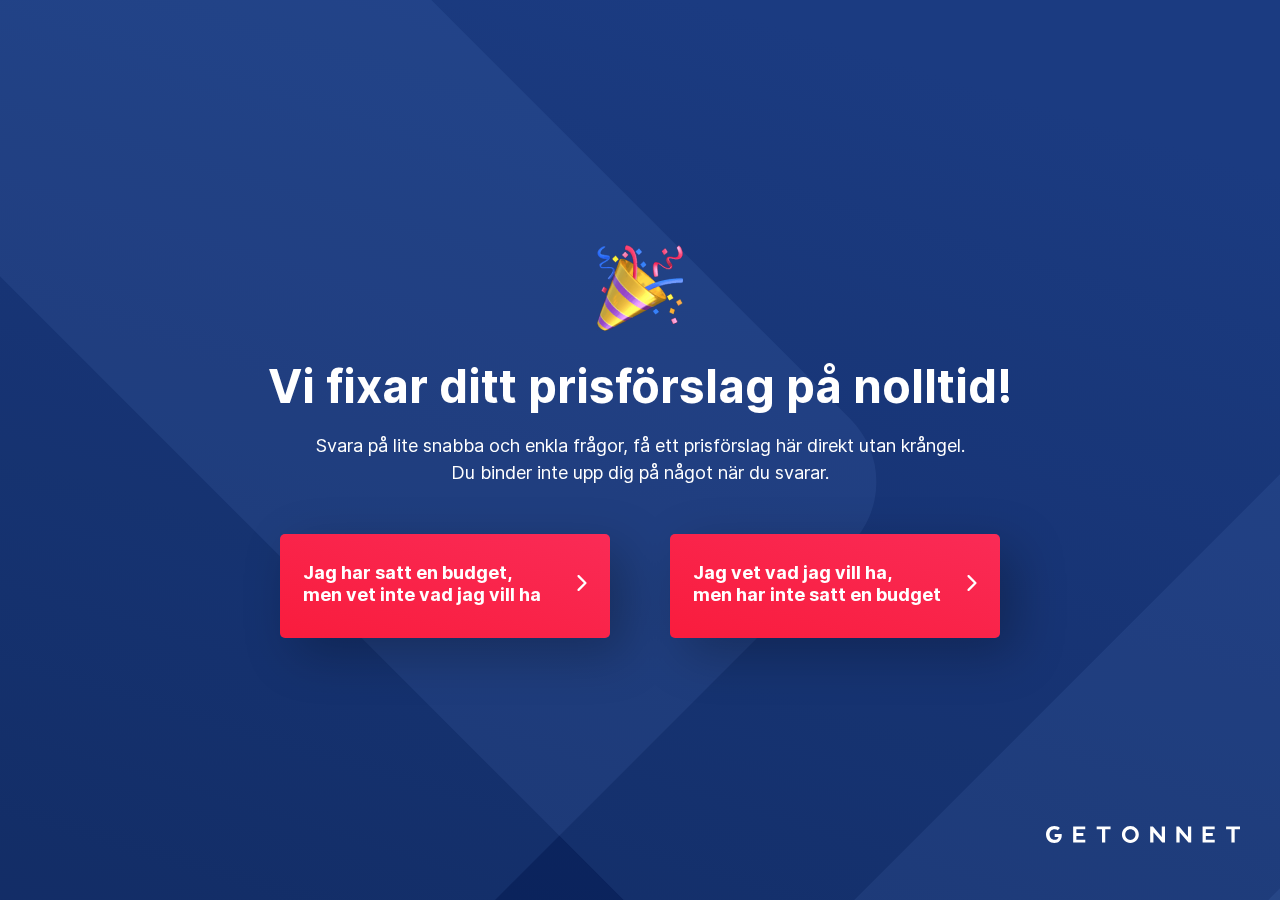
==== commit bb2b45c9: "form side padding updated" ====
--- a/index.html
+++ b/index.html
@@ -47,7 +47,7 @@
                     </div>
 
                     <div class="section-options" id="options-1">
-                        <button class="option-button" data-target-page="12">
+                        <button class="option-button" data-target-page="12" data-form-target="has-budget">
                             <span class="text">
                                 Jag har satt en budget,<br>
                                 men vet inte vad jag vill ha
@@ -57,7 +57,7 @@
                             </span>
                         </button>
 
-                        <button class="option-button" data-target-page="2">
+                        <button class="option-button" data-target-page="2" data-form-target="no-budget">
                             <span class="text">
                                 Jag vet vad jag vill ha,<br>
                                 men har inte satt en budget
@@ -527,7 +527,7 @@
                 </div>
                 <!-- === END page 9 === -->
 
-                <!-- === START page 8 === -->
+                <!-- === START page 10 === -->
                 <div id="page-10" class="form-page">
                     <div class="icon">
                         <!-- <img src="img/page-7-icon.png" alt="browsers"> -->
@@ -580,9 +580,9 @@
                         </form>
                     </div>
                 </div>
-                <!-- === END page 8 === -->
-
-                <!-- === START page 7 === -->
+                <!-- === END page 10 === -->
+
+                <!-- === START page 11 === -->
                 <div id="page-11" class="form-page">
                     <div class="icon">
                         <svg width="100" height="100" viewBox="0 0 100 100" fill="none" xmlns="http://www.w3.org/2000/svg">
@@ -603,35 +603,175 @@
                     </div>
 
                     <div class="section-options" id="options-11">
-
-                    </div>
-                </div>
-                <!-- === END page 7 === -->
+                        <a href="https://getonnet.se/" class="mpf-btn">
+                            <span class="text">Till Getonnet.se</span>
+                        </a>
+                    </div>
+                </div>
+                <!-- === END page 11 === -->
 
                 <!-- ============================= form 1 END ==================== -->
 
                 <!-- ============================= form 2 START ====================== -->
 
-                <!-- === START page 7 === -->
+                <!-- === START page 12 === -->
                 <div id="page-12" class="form-page">
                     <div class="icon">
-                        <!--                    <img src="img/page-7-icon.png" alt="">-->
+                        <img src="img/page-12-icon-rocket.png" alt="">
                     </div>
 
                     <div class="section-text">
                         <h2 class="section-title">
-                            Coming Soon
+                            När vill du sätta igång ditt projekt?
                         </h2>
-                        <!--                    <p class="para">-->
-                        <!--                        Vi kommer återkomma till dig så fort som möjligt så vi kan ge dig en slutgiltig offert.-->
-                        <!--                    </p>-->
+                        <p class="para">
+                            Observera vid express leverans kommer priset öka något.
+                        </p>
                     </div>
 
                     <div class="section-options" id="options-12">
-
-                    </div>
-                </div>
-                <!-- === END page 7 === -->
+                        <button class="option-button" data-target-page="13" data-price="0"
+                                data-price-name="page12" data-formval="Ingen brådska" data-formkey="1">
+                            <span class="text">Ingen brådska</span>
+                        </button>
+                        <button class="option-button" data-target-page="13" data-price="0"
+                                data-price-name="page12" data-formval="Så fort som möjligt" data-formkey="1">
+                            <span class="text">Så fort som möjligt</span>
+                        </button>
+                        <button class="option-button" data-target-page="13" data-price="0"
+                                data-price-name="page12" data-formval="Nu! (Express leverans)" data-formkey="1">
+                            <span class="text">Nu! (Express leverans)</span>
+                        </button>
+                    </div>
+                </div>
+                <!-- === END page 12 === -->
+
+                <!-- === START page 13 === -->
+                <div id="page-13" class="form-page">
+                    <div class="icon">
+                        <!-- <img src="img/page-7-icon.png" alt="">-->
+                    </div>
+
+                    <div class="section-text">
+                        <h2 class="section-title">
+                            Vad är din budget för projektet?
+                        </h2>
+                        <p class="para">
+                            Ange din ungefärliga budget för det här projektet.
+                        </p>
+                    </div>
+
+                    <div class="section-options" id="options-13">
+                        <button class="option-button" data-target-page="14" data-price="0"
+                                data-price-name="page13" data-formval="0 - 30 000 kr" data-formkey="2">
+                            <span class="icon">
+                                <svg width="47" height="28" viewBox="0 0 47 28" fill="none" xmlns="http://www.w3.org/2000/svg"><path d="M0 5V11.7C0 15.4 11.8 16.7 19.7 16.7C26.7 16.7 36.8 15.7 39 12.9C44.4 13.9 45.6 15.1 45.6 15.5C45.6 16.7 39.3 19 27.3 19C22.2 19 17.2 18.5 13.7 17.7H13.6C13.6 17.7 13.6 17.7 13.5 17.7C13.5 17.7 13.5 17.7 13.4 17.7C13.3 17.7 13.3 17.7 13.3 17.7H13.2C13.2 17.7 13.1 17.7 13.1 17.8L13 17.9C13 17.9 13 18 12.9 18C12.9 18 12.9 18.1 12.8 18.1C12.8 18.1 12.8 18.1 12.8 18.2C12.8 18.2 12.8 18.2 12.8 18.3C12.8 18.3 12.8 18.3 12.8 18.4V24.1C10.3 23.4 9 22.7 9 22.1V17.4C9 17 8.7 16.7 8.3 16.7C7.9 16.7 7.6 17 7.6 17.4V22.1C7.6 22.2 7.6 22.3 7.6 22.4C7.9 23.1 8.3 23.6 8.7 23.9C8.8 23.9 8.8 24 8.9 24C9.1 24.1 9.2 24.2 9.4 24.3C13 26.3 21.3 27.1 27.3 27.1C35.2 27.1 47 25.8 47 22.1V15.4C47 13.6 44.4 12.3 39.4 11.4V5C39.4 1.3 27.6 0 19.7 0C11.8 0 0 1.3 0 5ZM18.4 25.1C16.9 24.9 15.5 24.7 14.4 24.4V19.2C15.6 19.5 17 19.7 18.4 19.9V25.1ZM23.9 25.6C22.4 25.5 21.1 25.4 19.8 25.3V20.1C21.1 20.2 22.5 20.3 23.9 20.4V25.6ZM34.9 25.3C33.6 25.4 32.3 25.5 30.8 25.6V22.7C30.8 22.3 30.5 22 30.1 22C29.7 22 29.4 22.3 29.4 22.7V25.7C28.7 25.7 28.1 25.7 27.4 25.7C26.7 25.7 26 25.7 25.4 25.7V20.5C26.1 20.5 26.7 20.5 27.4 20.5C29.7 20.5 32.4 20.4 34.9 20.1V25.3ZM40.4 24.5C39.2 24.8 37.9 25 36.3 25.2V20C37.7 19.8 39.1 19.6 40.4 19.4V24.5ZM45.6 17.5V22.1C45.6 22.7 44.3 23.4 41.8 24.1V18.9C43.4 18.5 44.7 18.1 45.6 17.5ZM28.7 9.5C32.6 9 36.1 8.2 38 7V11.6C38 12.2 36.7 12.9 34.2 13.6V10.7C34.2 10.3 33.9 10 33.5 10C33.1 10 32.8 10.3 32.8 10.7V14C31.6 14.3 30.3 14.5 28.7 14.7V9.5ZM23.2 9.9C24.5 9.8 25.9 9.8 27.3 9.6V14.8C26 14.9 24.7 15 23.2 15.1V9.9ZM12.2 9.6C13.5 9.7 14.9 9.8 16.2 9.9V13C16.2 13.4 16.5 13.7 16.9 13.7C17.3 13.7 17.6 13.4 17.6 13V10C18.3 10 19 10 19.6 10C20.3 10 20.9 10 21.6 10V15.2C20.9 15.2 20.3 15.2 19.6 15.2C16.8 15.2 14.3 15.1 12.1 14.9V9.6H12.2ZM6.7 8.8C8 9.1 9.3 9.3 10.7 9.4V14.6C9.2 14.4 7.8 14.2 6.7 13.9V8.8ZM1.5 7C2.4 7.6 3.7 8.1 5.3 8.5V13.7C2.8 13 1.5 12.2 1.5 11.7V7ZM1.5 5C1.5 3.8 7.8 1.5 19.8 1.5C31.7 1.5 38 3.8 38 5C38 6.2 31.7 8.5 19.7 8.5C7.7 8.5 1.5 6.2 1.5 5Z" fill="white"/></svg>
+                            </span>
+                            <span class="text">0 - 30 000 kr</span>
+                        </button>
+
+                        <button class="option-button" data-target-page="14" data-price="0"
+                                data-price-name="page13" data-formval="30 - 50 000 kr" data-formkey="2">
+                            <span class="icon">
+                                <svg width="48" height="48" viewBox="0 0 48 48" fill="none" xmlns="http://www.w3.org/2000/svg"><path d="M27.4 0C19.4 0 7.6 1.3 7.6 5V11.4C2.5 12.3 0 13.7 0 15.4V22C0 25.7 11.8 27 19.7 27C26.3 27 35.5 26.1 38.5 23.7C41.9 24.5 42.8 25.5 42.8 25.8C42.8 27 36.5 29.3 24.5 29.3C17.5 29.3 10.9 28.4 7.8 27C7.4 26.8 7 27 6.8 27.4C6.6 27.8 6.8 28.2 7.2 28.4C9.1 29.2 12 29.9 15.5 30.3V35.5C14 35.3 12.6 35.1 11.4 34.8V31.6C11.4 31.2 11.1 30.9 10.7 30.9C10.3 30.9 10 31.2 10 31.6V34.5C7.5 33.8 6.2 33 6.2 32.5V29.7C6.2 29.3 5.9 29 5.5 29C5.1 29 4.8 29.3 4.8 29.7V32.5C4.8 32.8 4.9 33.1 5.1 33.4C3 34.2 2 35.1 2 36.3V43C2 46.7 13.8 48 21.7 48C22.6 48 23.6 48 24.5 48C24.6 48 24.6 48 24.6 48H24.7L24.8 47.9C24.8 47.9 24.9 47.9 24.9 47.8L25 47.7L25.1 47.6V47.5V47.4V41.5C26.5 41.4 27.9 41.4 29.2 41.2V46.4C28.8 46.4 28.4 46.5 28 46.5C27.6 46.5 27.3 46.9 27.3 47.3C27.3 47.7 27.7 48 28 48C28 48 28 48 28.1 48C32.1 47.7 41.4 46.6 41.4 43.2V37.6C41.4 37.2 41.1 36.9 40.7 36.9C40.3 36.9 40 37.2 40 37.6V43C40 43.4 38.9 44.3 36.2 45V39.9C36.9 39.7 37.5 39.5 38.1 39.3C38.5 39.2 38.7 38.7 38.5 38.4C38.4 38 37.9 37.8 37.6 38C34.2 39.2 28.1 40 21.7 40C9.7 40 3.4 37.7 3.4 36.5C3.4 36.2 4 35.5 6.3 34.8C9.7 36.9 18.3 37.7 24.5 37.7C32.4 37.7 44.2 36.4 44.2 32.7V26.1C44.2 24.7 42.6 23.6 39.4 22.7C39.4 22.6 39.5 22.4 39.5 22.3V17.6C39.5 17.2 39.2 16.9 38.8 16.9C38.4 16.9 38.1 17.2 38.1 17.6V22.3C38.1 22.9 36.8 23.6 34.3 24.3V18.6V18.5V18.4C34.3 18.4 34.3 18.4 34.3 18.3C34.3 18.3 34.3 18.2 34.2 18.2C34.2 18.2 34.2 18.1 34.1 18.1L34 18L33.9 17.9H33.8H33.7C33.7 17.9 33.7 17.9 33.6 17.9H33.5H33.4C29.9 18.7 24.9 19.2 19.8 19.2C7.8 19.2 1.5 16.9 1.5 15.7C1.5 15.3 2.7 14 8.1 13.1C10.3 15.9 20.4 16.9 27.4 16.9C35.3 16.9 47.1 15.6 47.1 11.9V5C47.1 1.3 35.3 0 27.4 0ZM30.6 40.8C32.1 40.6 33.4 40.4 34.7 40.2V45.4C33.6 45.6 32.2 45.9 30.6 46.1V40.8ZM8.6 40.2C9.9 40.5 11.2 40.7 12.7 40.8V43.9C12.7 44.3 13 44.6 13.4 44.6C13.8 44.6 14.1 44.3 14.1 43.9V40.9C16.7 41.2 19.3 41.3 21.6 41.3C22.3 41.3 23 41.3 23.6 41.3V46.5C22.9 46.5 22.3 46.5 21.6 46.5C20.9 46.5 20.2 46.5 19.6 46.5V43.5C19.6 43.1 19.3 42.8 18.9 42.8C18.5 42.8 18.2 43.1 18.2 43.5V46.4C14.2 46.2 11 45.8 8.6 45.3V40.2ZM7.1 39.8V45C4.6 44.3 3.3 43.5 3.3 43V38.4C4.3 39 5.6 39.4 7.1 39.8ZM21 36C19.5 35.9 18.2 35.9 16.9 35.7V30.5C18.2 30.6 19.6 30.7 21 30.8V36ZM26.5 36.1C25.8 36.1 25.2 36.1 24.5 36.1C23.8 36.1 23.1 36.1 22.5 36.1V30.9C23.2 30.9 23.8 30.9 24.5 30.9C25.2 30.9 25.8 30.9 26.5 30.9V36.1ZM32 35.8C30.8 35.9 29.4 36 28 36V30.8C29.3 30.7 30.7 30.6 32.1 30.5V35.8H32ZM42.8 32.6C42.8 33.5 39.6 34.9 33.5 35.6V30.4C34.9 30.2 36.3 30 37.6 29.8V32.7C37.6 33.1 37.9 33.4 38.3 33.4C38.7 33.4 39 33 39 32.6V29.4C40.5 29 41.9 28.5 42.8 27.9V32.6ZM28.7 19.9C30.2 19.7 31.5 19.5 32.8 19.3V24.5C31.6 24.8 30.3 25 28.7 25.2V19.9ZM23.2 20.4C24.6 20.3 26 20.2 27.3 20.1V25.3C26.1 25.4 24.7 25.5 23.2 25.6V20.4ZM12.2 20.1C14.8 20.4 17.4 20.5 19.7 20.5C20.4 20.5 21.1 20.5 21.7 20.5V25.7C21 25.7 20.4 25.7 19.7 25.7C19 25.7 18.3 25.7 17.7 25.7V22.7C17.7 22.3 17.4 22 17 22C16.6 22 16.3 22.3 16.3 22.7V25.6C14.8 25.5 13.5 25.5 12.2 25.3V20.1ZM6.7 19.3C8 19.6 9.3 19.8 10.8 19.9V25.1C9.3 24.9 7.9 24.7 6.7 24.4V19.3ZM5.2 18.9V24.1C2.7 23.4 1.4 22.6 1.4 22.1V17.5C2.4 18.1 3.7 18.5 5.2 18.9ZM18.4 14.7C16.9 14.5 15.5 14.3 14.3 14V10.8C14.3 10.4 14 10.1 13.6 10.1C13.2 10.1 12.9 10.4 12.9 10.8V13.7C10.4 13 9.1 12.3 9.1 11.7V7C11 8.2 14.5 9 18.4 9.4V14.7ZM23.9 15.1C22.4 15 21.1 14.9 19.8 14.8V9.6C21.2 9.7 22.5 9.8 23.9 9.9V15.1ZM34.9 14.9C32.7 15.1 30.2 15.2 27.4 15.2C26.7 15.2 26 15.2 25.4 15.2V10C26.1 10 26.8 10 27.4 10C28 10 28.7 10 29.4 10V13C29.4 13.4 29.7 13.7 30.1 13.7C30.5 13.7 30.8 13.4 30.8 13V9.9C32.1 9.8 33.5 9.7 34.9 9.6V14.9ZM40.4 14C39.2 14.3 37.9 14.5 36.3 14.7V9.5C37.7 9.3 39.1 9.1 40.4 8.9V14ZM45.6 11.7C45.6 12.3 44.3 13 41.8 13.7V8.5C43.3 8.1 44.7 7.6 45.6 7V11.7ZM27.4 8.5C15.4 8.5 9.1 6.2 9.1 5C9.1 3.8 15.4 1.5 27.4 1.5C39.4 1.5 45.6 3.8 45.6 5C45.6 6.2 39.4 8.5 27.4 8.5Z" fill="white"/></svg>
+                            </span>
+                            <span class="text">30 - 50 000 kr</span>
+                        </button>
+
+                        <button class="option-button" data-target-page="14" data-price="0"
+                                data-price-name="page13" data-formval="50 - 100 000 kr" data-formkey="2">
+                            <span class="icon">
+                                <svg width="54" height="46" viewBox="0 0 54 46" fill="none" xmlns="http://www.w3.org/2000/svg"><path d="M0.9 36.2864C1.0125 36.2864 11.3625 35.9515 23.175 37.2913H23.2875C23.7375 37.2913 24.075 36.9563 24.075 36.6214C24.075 36.1748 23.85 35.7282 23.4 35.7282C11.3625 34.2767 0.9 34.6116 0.7875 34.6116C0.3375 34.6116 0 35.0583 0 35.5049C0 35.9515 0.45 36.2864 0.9 36.2864Z" fill="white"/><path d="M53.2125 0H37.9125C37.4625 0 37.125 0.334951 37.125 0.781553C37.125 1.22816 37.4625 1.56311 37.9125 1.56311H44.775C45.1125 5.58252 48.375 8.82039 52.3125 9.15534V18.4223C48.2625 18.7573 45.1125 21.9951 44.6625 26.0146H19.35C18.9 26.0146 18.5625 26.3495 18.5625 26.7961C18.5625 27.2427 18.9 27.5777 19.35 27.5777H48.0375V34.3883C29.25 29.3641 1.125 30.2573 0.7875 30.3689C0.3375 30.3689 0 30.8155 0 31.2621C0 31.7087 0.45 32.0437 0.9 32.0437C1.125 32.0437 24.4125 31.2621 42.6375 34.9466V39.8592C38.7 38.5194 33.975 37.4029 28.6875 36.5097C28.2375 36.3981 27.7875 36.733 27.7875 37.1796C27.675 37.6262 28.0125 38.0728 28.4625 38.0728C31.6125 38.5194 34.5375 39.1893 37.2375 39.8592V44.1019C22.3875 38.2961 1.8 39.0777 0.9 39.0777C0.45 39.0777 0.1125 39.5243 0.1125 39.9709C0.1125 40.4175 0.5625 40.7524 1.0125 40.7524C1.2375 40.7524 23.175 39.9709 37.8 46.1116C37.9125 46.1116 38.025 46.2233 38.1375 46.2233C38.25 46.2233 38.475 46.2233 38.5875 46.1116C38.8125 46 38.925 45.665 38.925 45.4417V40.1942C40.5 40.6408 41.9625 41.0874 43.3125 41.6456C43.425 41.6456 43.5375 41.6456 43.65 41.6456C43.7625 41.6456 43.9875 41.6456 44.1 41.534C44.325 41.4223 44.4375 41.0874 44.4375 40.8641V35.1699C46.0125 35.5049 47.475 35.8398 48.825 36.2864C48.9375 36.2864 48.9375 36.2864 49.05 36.2864C49.275 36.2864 49.3875 36.1748 49.5 36.1748C49.725 36.0631 49.8375 35.7282 49.8375 35.5049V27.6893H53.4375C53.8875 27.6893 54.225 27.3544 54.225 26.9078V0.781553C54 0.334951 53.6625 0 53.2125 0ZM52.3125 26.0146H46.35C46.6875 22.8883 49.1625 20.432 52.3125 20.0971V26.0146ZM52.3125 7.48058C49.1625 7.14563 46.6875 4.68932 46.35 1.56311H52.3125V7.48058Z" fill="white"/><path d="M0.7875 27.5777H13.8375C14.2875 27.5777 14.625 27.2427 14.625 26.7961C14.625 26.3495 14.2875 26.0146 13.8375 26.0146H9.225C8.8875 21.9951 5.625 18.8689 1.575 18.4223V9.15534C5.625 8.82039 8.8875 5.58252 9.225 1.67476H32.4C32.85 1.67476 33.1875 1.33981 33.1875 0.893204C33.1875 0.446602 32.9625 0 32.4 0H0.7875C0.3375 0 0 0.334951 0 0.781553V26.7961C0 27.2427 0.3375 27.5777 0.7875 27.5777ZM1.6875 1.67476H7.65C7.3125 4.80097 4.8375 7.25728 1.6875 7.59223V1.67476ZM1.6875 20.0971C4.8375 20.432 7.3125 22.8883 7.65 26.0146H1.6875V20.0971Z" fill="white"/><path d="M42.525 17.8641C44.325 17.8641 45.7875 16.4126 45.7875 14.6262V13.0631C45.7875 11.2767 44.325 9.82524 42.525 9.82524H40.95C39.15 9.82524 37.6875 11.2767 37.6875 13.0631V14.6262C37.6875 16.4126 39.15 17.8641 40.95 17.8641H42.525ZM39.2625 14.6262V13.0631C39.2625 12.1699 40.05 11.3883 40.95 11.3883H42.525C43.425 11.3883 44.2125 12.1699 44.2125 13.0631V14.6262C44.2125 15.5194 43.425 16.301 42.525 16.301H40.95C39.9375 16.1893 39.2625 15.5194 39.2625 14.6262Z" fill="white"/><path d="M11.475 9.71359C9.67502 9.71359 8.21252 11.165 8.21252 12.9515V14.5146C8.21252 16.301 9.67502 17.7524 11.475 17.7524H13.05C14.85 17.7524 16.3125 16.301 16.3125 14.5146V12.9515C16.3125 11.165 14.85 9.71359 13.05 9.71359H11.475ZM14.7375 13.0631V14.6262C14.7375 15.5194 13.95 16.301 13.05 16.301H11.475C10.575 16.301 9.78752 15.5194 9.78752 14.6262V13.0631C9.78752 12.1699 10.575 11.3883 11.475 11.3883H13.05C14.0625 11.3883 14.7375 12.0583 14.7375 13.0631Z" fill="white"/></svg>
+                            </span>
+                            <span class="text">50 - 100 000 kr</span>
+                        </button>
+
+                        <button class="option-button" data-target-page="14" data-price="0"
+                                data-price-name="page13" data-formval="100 000 kr +" data-formkey="2">
+                            <span class="icon">
+                                <svg width="60" height="41" viewBox="0 0 60 41" fill="none" xmlns="http://www.w3.org/2000/svg"><path d="M59.125 19.685H37V16.6758H59.125C59.5 16.6758 59.75 16.5505 59.875 16.1743C60 15.9235 60 15.5474 59.875 15.2966L51.375 0.501529C51.25 0.125382 50.875 0 50.625 0H34.375H29.375C28.875 0 28.5 0.376147 28.5 0.877676C28.5 1.3792 28.875 1.75535 29.375 1.75535H33.5L35.125 15.6728V39.1193H24.875V16.6758H31.625C32.125 16.6758 32.5 16.2997 32.5 15.7982C32.5 15.2966 32.125 14.9205 31.625 14.9205H25L26.625 1.12844V1.00306V0.877676C26.625 0.877676 26.625 0.752294 26.5 0.752294C26.5 0.752294 26.5 0.626911 26.375 0.626911L26.25 0.501529L26.125 0.376147H26H25.875H9.625C9.125 0 8.75 0.125382 8.625 0.501529L0.125 15.2966C0 15.5474 0 15.9235 0.125 16.1743C0.25 16.4251 0.625 16.6758 0.875 16.6758H19C19.5 16.6758 19.875 16.2997 19.875 15.7982C19.875 15.2966 19.5 14.9205 19 14.9205H9.625C9.875 13.6667 9.75 12.2875 9.125 11.159C8.375 9.77982 7.25 9.02752 6 8.65138L7.125 6.64526C10.25 6.3945 13.75 4.38838 15.5 1.75535H24.75L23.125 15.6728V19.685H0.875C0.375 19.685 0 20.0612 0 20.5627C0 21.0642 0.375 21.4404 0.875 21.4404H23V24.4495H0.875C0.375 24.4495 0 24.8257 0 25.3272C0 25.8287 0.375 26.3303 0.875 26.3303H23V34.2294H0.875C0.375 34.2294 0 34.6055 0 35.107C0 35.6086 0.375 35.9847 0.875 35.9847H23V38.9939H13C12.5 38.9939 12.125 39.37 12.125 39.8716C12.125 40.3731 12.5 40.7492 13 40.7492H23.875H36C36.5 40.7492 36.875 40.3731 36.875 39.8716V35.8593H59C59.5 35.8593 59.875 35.4832 59.875 34.9817C59.875 34.4801 59.5 34.104 59 34.104H37V31.0948H59.125C59.625 31.0948 60 30.7187 60 30.2171C60 29.7156 59.625 29.3395 59.125 29.3395H37V26.3303H45C45.5 26.3303 45.875 25.9541 45.875 25.4526C45.875 24.9511 45.5 24.5749 45 24.5749H37V21.5658H59.125C59.625 21.5658 60 21.1896 60 20.6881C60 20.1865 59.625 19.685 59.125 19.685ZM7.5 11.9113C8 12.789 8.125 13.9174 7.75 14.7951H2.5L5 10.2813C6 10.4067 6.875 11.0336 7.5 11.9113ZM8.375 4.63914L10 1.88073H13.25C11.875 3.13456 10.125 4.13761 8.375 4.63914ZM57.5 14.7951H52.375C52 13.792 52 12.789 52.625 11.9113C53.125 11.0336 54 10.4067 55 10.2813L57.5 14.7951ZM50.125 1.88073L51.75 4.76453C49.875 4.38838 48.125 3.38532 46.75 1.88073H50.125ZM35.375 1.88073H44.625C46.5 4.76453 49.625 6.51988 53 6.77064L54.125 8.77676C52.875 9.15291 51.75 9.9052 51.125 11.159C50.5 12.4128 50.25 13.6667 50.625 14.9205H36.875L35.375 1.88073Z" fill="white"/></svg>
+                            </span>
+                            <span class="text">100 000 kr +</span>
+                        </button>
+                    </div>
+                </div>
+                <!-- === END page 13 === -->
+
+                <!-- === START page 14 === -->
+                <div id="page-14" class="form-page">
+                    <div class="icon">
+<!--                        <img src="img/page-14-icon-rocket.png" alt="">-->
+                    </div>
+
+                    <div class="section-text">
+                        <h2 class="section-title">
+                            Beskriv ditt projekt!
+                        </h2>
+                        <p class="para">
+                            Ge så mycket information om projektet som möjligt. <br>
+                            Om du har ett exempel på vad du behöver, dela gärna länkar till dem här.
+                            <br>
+                            <br>
+                            Alla skärmdumpar, ritningar och annan visuell vägledning är mycket uppskattade.
+                        </p>
+                    </div>
+
+                    <div class="section-options" id="options-14">
+                        <textarea id="about-project-form-2" cols="100%" rows="11" placeholder="Skriv här..."></textarea>
+                    </div>
+
+                    <div class="cta">
+                        <button class="option-button" data-target-page="15" data-price="0"
+                                data-price-name="page14" data-formval="" data-formkey="3">
+                            <span class="text">Nästa</span>
+                        </button>
+                    </div>
+                </div>
+                <!-- === END page 14 === -->
+
+                <!-- === START page 15 === -->
+                <div id="page-15" class="form-page">
+                    <div class="icon">
+                        <!-- <img src="img/page-7-icon.png" alt="browsers"> -->
+                    </div>
+
+                    <div class="section-text">
+                        <h2 class="section-title">Det var allt!</h2>
+                        <p class="para">
+                            Fyll i formuläret här under så kontakta vi dig och har ett <br> <b>förutsättningslöst</b> samtal!
+                        </p>
+                    </div>
+
+                    <div class="section-options" id="options-15">
+                        <form class="options-form-wrap" id="main-form-2">
+                            <div class="field">
+                                <input type="text" placeholder="Namn" id="form-2-name" data-formkey="4" required>
+                            </div>
+
+                            <div class="field">
+                                <input type="tel" placeholder="Telefon" id="form-2-phone" data-formkey="5" required>
+                            </div>
+
+                            <div class="field">
+                                <input type="email" placeholder="E-post" id="form-2-email" data-formkey="6" required>
+                            </div>
+
+                            <div class="field">
+                                <input type="text" placeholder="Ev. hemsida idag" id="form-2-website" data-formkey="7" required>
+                            </div>
+
+                            <button class="form_submit_btn" type="submit">
+                                <span class="text">Skicka</span>
+                            </button>
+
+                            <div class="para">
+                                Du förbinder dig inte till något när du fyller i formuläret. Genom att klicka på knappen accepterar du vår
+                                <a href="#">integritetspolicy</a>. För att kunna ge en offert med exakt pris behöver vi kunna kontakta dig.
+                            </div>
+                        </form>
+                    </div>
+                </div>
+                <!-- === END page 15 === -->
 
             </div>
             <!-- END Body -->
--- a/css/inter.css
+++ b/css/inter.css
@@ -1,53 +1,53 @@
-@font-face {
+/* @font-face {
   font-family: 'Inter';
   font-style:  normal;
   font-weight: 100;
   font-display: swap;
   src: url("../fonts/Inter-Thin-BETA.woff2?v=3.11") format("woff2"),
        url("../fonts/Inter-Thin-BETA.woff?v=3.11") format("woff");
-}
-@font-face {
+} */
+/* @font-face {
   font-family: 'Inter';
   font-style:  italic;
   font-weight: 100;
   font-display: swap;
   src: url("../fonts/Inter-ThinItalic-BETA.woff2?v=3.11") format("woff2"),
        url("../fonts/Inter-ThinItalic-BETA.woff?v=3.11") format("woff");
-}
-
-@font-face {
+} */
+
+/* @font-face {
   font-family: 'Inter';
   font-style:  normal;
   font-weight: 200;
   font-display: swap;
   src: url("../fonts/Inter-ExtraLight-BETA.woff2?v=3.11") format("woff2"),
        url("../fonts/Inter-ExtraLight-BETA.woff?v=3.11") format("woff");
-}
-@font-face {
+} */
+/* @font-face {
   font-family: 'Inter';
   font-style:  italic;
   font-weight: 200;
   font-display: swap;
   src: url("../fonts/Inter-ExtraLightItalic-BETA.woff2?v=3.11") format("woff2"),
        url("../fonts/Inter-ExtraLightItalic-BETA.woff?v=3.11") format("woff");
-}
-
-@font-face {
+} */
+
+/* @font-face {
   font-family: 'Inter';
   font-style:  normal;
   font-weight: 300;
   font-display: swap;
   src: url("../fonts/Inter-Light-BETA.woff2?v=3.11") format("woff2"),
        url("../fonts/Inter-Light-BETA.woff?v=3.11") format("woff");
-}
-@font-face {
+} */
+/* @font-face {
   font-family: 'Inter';
   font-style:  italic;
   font-weight: 300;
   font-display: swap;
   src: url("../fonts/Inter-LightItalic-BETA.woff2?v=3.11") format("woff2"),
        url("../fonts/Inter-LightItalic-BETA.woff?v=3.11") format("woff");
-}
+} */
 
 @font-face {
   font-family: 'Inter';
@@ -57,14 +57,14 @@
   src: url("../fonts/Inter-Regular.woff2?v=3.11") format("woff2"),
        url("../fonts/Inter-Regular.woff?v=3.11") format("woff");
 }
-@font-face {
+/* @font-face {
   font-family: 'Inter';
   font-style:  italic;
   font-weight: 400;
   font-display: swap;
   src: url("../fonts/Inter-Italic.woff2?v=3.11") format("woff2"),
        url("../fonts/Inter-Italic.woff?v=3.11") format("woff");
-}
+} */
 
 @font-face {
   font-family: 'Inter';
@@ -74,31 +74,31 @@
   src: url("../fonts/Inter-Medium.woff2?v=3.11") format("woff2"),
        url("../fonts/Inter-Medium.woff?v=3.11") format("woff");
 }
-@font-face {
+/* @font-face {
   font-family: 'Inter';
   font-style:  italic;
   font-weight: 500;
   font-display: swap;
   src: url("../fonts/Inter-MediumItalic.woff2?v=3.11") format("woff2"),
        url("../fonts/Inter-MediumItalic.woff?v=3.11") format("woff");
-}
-
-@font-face {
+} */
+
+/* @font-face {
   font-family: 'Inter';
   font-style:  normal;
   font-weight: 600;
   font-display: swap;
   src: url("../fonts/Inter-SemiBold.woff2?v=3.11") format("woff2"),
        url("../fonts/Inter-SemiBold.woff?v=3.11") format("woff");
-}
-@font-face {
+} */
+/* @font-face {
   font-family: 'Inter';
   font-style:  italic;
   font-weight: 600;
   font-display: swap;
   src: url("../fonts/Inter-SemiBoldItalic.woff2?v=3.11") format("woff2"),
        url("../fonts/Inter-SemiBoldItalic.woff?v=3.11") format("woff");
-}
+} */
 
 @font-face {
   font-family: 'Inter';
@@ -108,48 +108,48 @@
   src: url("../fonts/Inter-Bold.woff2?v=3.11") format("woff2"),
        url("../fonts/Inter-Bold.woff?v=3.11") format("woff");
 }
-@font-face {
+/* @font-face {
   font-family: 'Inter';
   font-style:  italic;
   font-weight: 700;
   font-display: swap;
   src: url("../fonts/Inter-BoldItalic.woff2?v=3.11") format("woff2"),
        url("../fonts/Inter-BoldItalic.woff?v=3.11") format("woff");
-}
-
-@font-face {
+} */
+
+/* @font-face {
   font-family: 'Inter';
   font-style:  normal;
   font-weight: 800;
   font-display: swap;
   src: url("../fonts/Inter-ExtraBold.woff2?v=3.11") format("woff2"),
        url("../fonts/Inter-ExtraBold.woff?v=3.11") format("woff");
-}
-@font-face {
+} */
+/* @font-face {
   font-family: 'Inter';
   font-style:  italic;
   font-weight: 800;
   font-display: swap;
   src: url("../fonts/Inter-ExtraBoldItalic.woff2?v=3.11") format("woff2"),
        url("../fonts/Inter-ExtraBoldItalic.woff?v=3.11") format("woff");
-}
-
-@font-face {
+} */
+
+/* @font-face {
   font-family: 'Inter';
   font-style:  normal;
   font-weight: 900;
   font-display: swap;
   src: url("../fonts/Inter-Black.woff2?v=3.11") format("woff2"),
        url("../fonts/Inter-Black.woff?v=3.11") format("woff");
-}
-@font-face {
+} */
+/* @font-face {
   font-family: 'Inter';
   font-style:  italic;
   font-weight: 900;
   font-display: swap;
   src: url("../fonts/Inter-BlackItalic.woff2?v=3.11") format("woff2"),
        url("../fonts/Inter-BlackItalic.woff?v=3.11") format("woff");
-}
+} */
 
 /* -------------------------------------------------------
 Variable font.
@@ -160,22 +160,22 @@
     html { font-family: 'Inter var', sans-serif; }
   }
 */
-@font-face {
+/* @font-face {
   font-family: 'Inter var';
   font-weight: 100 900;
   font-display: swap;
   font-style: normal;
   font-named-instance: 'Regular';
   src: url("../fonts/Inter-roman.var.woff2?v=3.11") format("woff2");
-}
-@font-face {
+} */
+/* @font-face {
   font-family: 'Inter var';
   font-weight: 100 900;
   font-display: swap;
   font-style: italic;
   font-named-instance: 'Italic';
   src: url("../fonts/Inter-italic.var.woff2?v=3.11") format("woff2");
-}
+} */
 
 
 /* --------------------------------------------------------------------------
@@ -191,10 +191,10 @@
   .italic { font-variation-settings: "slnt" 10deg }
 
 */
-@font-face {
+/* @font-face {
   font-family: 'Inter var experimental';
   font-weight: 100 900;
   font-display: swap;
   font-style: oblique 0deg 10deg;
   src: url("../fonts/Inter.var.woff2?v=3.11") format("woff2");
-}
+} */
--- a/css/app.css
+++ b/css/app.css
@@ -1,2 +1,2 @@
-body,html{margin:0;padding:0;font-family:'Inter', sans-serif;font-size:18px;line-height:1.5}*,:after,:before{-webkit-box-sizing:border-box;box-sizing:border-box}button:focus,input:focus{outline:none}#price-form{background-color:#000;background-image:url("../img/getonnet-bg-005.svg");background-repeat:no-repeat;background-size:cover;height:auto;min-height:100vh;padding:40px;display:-webkit-box;display:-ms-flexbox;display:flex;-webkit-box-pack:justify;-ms-flex-pack:justify;justify-content:space-between;-webkit-box-orient:vertical;-webkit-box-direction:normal;-ms-flex-direction:column;flex-direction:column;-ms-flex-line-pack:center;align-content:center;overflow:hidden}@media (min-width:992px){#price-form{height:auto;min-height:100vh}}#price-form .container{width:1600px;max-width:94%;margin:0 auto;display:-webkit-box;display:-ms-flexbox;display:flex;-webkit-box-pack:justify;-ms-flex-pack:justify;justify-content:space-between;-webkit-box-orient:vertical;-webkit-box-direction:normal;-ms-flex-direction:column;flex-direction:column;-ms-flex-line-pack:center;align-content:center;height:100%;min-height:90vh}#price-form #go-back-btn{background:transparent;border:0;-webkit-box-shadow:none;box-shadow:none;outline:none;color:#fff;font-family:inherit;display:-webkit-box;display:-ms-flexbox;display:flex;-webkit-box-pack:center;-ms-flex-pack:center;justify-content:center;-webkit-box-align:center;-ms-flex-align:center;align-items:center;-ms-flex-line-pack:center;align-content:center;line-height:1;cursor:pointer}#price-form #go-back-btn .icon{margin-right:10px;margin-left:10px;-webkit-transition:margin .3s ease-in-out;-o-transition:margin .3s ease-in-out;transition:margin .3s ease-in-out}#price-form #go-back-btn .text{font-style:normal;font-weight:500;font-size:16px;padding-bottom:2px}#price-form #go-back-btn:hover .icon{margin-left:0}#price-form .body{color:#fff;text-align:center;position:relative;min-height:600px;display:-webkit-box;display:-ms-flexbox;display:flex;-ms-flex-wrap:wrap;flex-wrap:wrap;-webkit-box-align:center;-ms-flex-align:center;align-items:center;margin:45px 0}#price-form .form-page{width:100%;height:100%;position:absolute;opacity:0;visibility:hidden;z-index:-1;-webkit-transition:opacity .5s ease-in-out;-o-transition:opacity .5s ease-in-out;transition:opacity .5s ease-in-out;will-change:opacity, visibility, z-index;display:-webkit-box;display:-ms-flexbox;display:flex;-ms-flex-wrap:wrap;flex-wrap:wrap;-webkit-box-orient:vertical;-webkit-box-direction:normal;-ms-flex-direction:column;flex-direction:column;-webkit-box-pack:center;-ms-flex-pack:center;justify-content:center}#price-form .form-page.show{opacity:1;visibility:visible;-webkit-transition:opacity .5s ease-in-out;-o-transition:opacity .5s ease-in-out;transition:opacity .5s ease-in-out;-webkit-box-ordinal-group:2;-ms-flex-order:1;order:1;position:relative;z-index:99}#price-form .form-page .icon{width:100%}#price-form .form-page .icon img,#price-form .form-page .icon svg{margin-bottom:20px;display:inline-block;max-width:100%}#price-form .form-page>.icon img{max-width:180px;width:auto;margin:0 auto;margin-bottom:20px}@media (min-width:768px){#price-form .form-page>.icon img{max-width:350px;width:auto}}#price-form .form-page>.icon.small-mobile img,#price-form .form-page>.icon.small-mobile svg{max-width:70px;height:auto}@media (min-width:768px){#price-form .form-page>.icon.small-mobile img,#price-form .form-page>.icon.small-mobile svg{max-width:160px;width:auto}}#price-form .section-text{margin-bottom:30px;width:100%}#price-form .section-title{font-style:normal;font-weight:700;font-size:24px;line-height:29px;margin-top:0;margin-bottom:15px}@media (min-width:768px){#price-form .section-title{font-size:46px;line-height:56px}}#price-form .para{font-style:normal;font-weight:normal;font-size:15px}@media (min-width:768px){#price-form .para{font-size:18px}}#page-10 #price-form .form_submit_btn,#price-form #page-10 .form_submit_btn,#price-form .option-button{background:-webkit-linear-gradient(253.28deg, #FA2B56 0%, #F91C3D 100%);background:-o-linear-gradient(253.28deg, #FA2B56 0%, #F91C3D 100%);background:linear-gradient(196.72deg, #FA2B56 0%, #F91C3D 100%);-webkit-box-shadow:15px 15px 50px rgba(0, 0, 0, 0.25);box-shadow:15px 15px 50px rgba(0, 0, 0, 0.25);border-radius:5px;padding:20px 23px 20px 23px;font-family:inherit;text-align:left;border:0;display:-webkit-inline-box;display:-ms-inline-flexbox;display:inline-flex;-webkit-box-pack:justify;-ms-flex-pack:justify;justify-content:space-between;-webkit-box-align:center;-ms-flex-align:center;align-items:center;margin:0 37px;cursor:pointer;-webkit-transition:all .3s ease-in-out;-o-transition:all .3s ease-in-out;transition:all .3s ease-in-out}@media (min-width:768px){#page-10 #price-form .form_submit_btn,#price-form #page-10 .form_submit_btn,#price-form .option-button{padding:28px 23px 32px 23px;min-width:330px}}#page-10 #price-form .form_submit_btn:hover,#price-form #page-10 .form_submit_btn:hover,#price-form .option-button:hover{background:-webkit-linear-gradient(251.33deg, #FC3F6D 0%, #FC3259 100%);background:-o-linear-gradient(251.33deg, #FC3F6D 0%, #FC3259 100%);background:linear-gradient(198.67deg, #FC3F6D 0%, #FC3259 100%)}#page-10 #price-form .form_submit_btn:disabled,#price-form #page-10 .form_submit_btn:disabled,#price-form .option-button:disabled{opacity:.5;cursor:default}#page-10 #price-form .form_submit_btn:disabled:hover,#price-form #page-10 .form_submit_btn:disabled:hover,#price-form .option-button:disabled:hover{background:-webkit-linear-gradient(253.28deg, #FA2B56 0%, #F91C3D 100%);background:-o-linear-gradient(253.28deg, #FA2B56 0%, #F91C3D 100%);background:linear-gradient(196.72deg, #FA2B56 0%, #F91C3D 100%)}#page-10 #price-form .form_submit_btn .text,#price-form #page-10 .form_submit_btn .text,#price-form .option-button .text{font-style:normal;font-weight:bold;font-size:18px;line-height:22px;color:#fff;text-align:left}#page-10 #price-form .form_submit_btn,#price-form #page-10 .form_submit_btn,#price-form .option-button--small{min-width:176px;-webkit-box-pack:center;-ms-flex-pack:center;justify-content:center;padding:20px 23px}#price-form .footer{text-align:right}#page-1 #page-10 .form_submit_btn,#page-1 .option-button,#page-10 #page-1 .form_submit_btn{margin-bottom:35px;margin-left:0;margin-right:0}@media (min-width:850px){#page-1 #page-10 .form_submit_btn,#page-1 .option-button,#page-10 #page-1 .form_submit_btn{margin-bottom:0}#page-1 #page-10 .form_submit_btn:last-child,#page-1 .option-button:last-child,#page-10 #page-1 .form_submit_btn:last-child{margin-left:27.5px}#page-1 #page-10 .form_submit_btn:first-child,#page-1 .option-button:first-child,#page-10 #page-1 .form_submit_btn:first-child{margin-right:27.5px}}[data-active-page="1"]{display:none}[data-active-page="1"] .header{visibility:hidden;opacity:0;-webkit-transition:all .3s ease-in-out;-o-transition:all .3s ease-in-out;transition:all .3s ease-in-out}#options-2 #page-10 .form_submit_btn,#options-2 .option-button,#page-10 #options-2 .form_submit_btn{min-width:auto;padding:21px 35px;margin:0 0 25px 0;width:100%;-webkit-box-pack:center;-ms-flex-pack:center;justify-content:center}@media (min-width:630px){#options-2 #page-10 .form_submit_btn,#options-2 .option-button,#page-10 #options-2 .form_submit_btn{margin:0 10px;width:auto}}@media (min-width:992px){#options-2 #page-10 .form_submit_btn,#options-2 .option-button,#page-10 #options-2 .form_submit_btn{margin:0 25px}}#options-2 #page-10 .form_submit_btn .text,#options-2 .option-button .text,#page-10 #options-2 .form_submit_btn .text{font-weight:bold;font-size:18px;line-height:22px}#options-3{display:-webkit-box;display:-ms-flexbox;display:flex;-webkit-box-pack:justify;-ms-flex-pack:justify;justify-content:space-between;-webkit-box-align:start;-ms-flex-align:start;align-items:flex-start;max-width:670px;width:100%;margin:0 auto;position:relative;-webkit-box-orient:vertical;-webkit-box-direction:normal;-ms-flex-direction:column;flex-direction:column;margin-left:120px}@media screen and (max-width:450px){#options-3{margin-left:90px}}@media (min-width:768px){#options-3{-webkit-box-orient:horizontal;-webkit-box-direction:normal;-ms-flex-direction:row;flex-direction:row;margin:0 auto}}#options-3:before{content:"";position:absolute;top:50%;left:11px;-webkit-transform:translateY(-50%);-ms-transform:translateY(-50%);transform:translateY(-50%);background:#fff;z-index:0;height:92%;width:2px}@media (min-width:768px){#options-3:before{height:2px;width:96%}}#options-3 .option-button-3{background:transparent;-webkit-box-shadow:none;box-shadow:none;outline:none;border:none;padding:0;min-width:auto;text-align:center;position:relative;font-family:inherit;cursor:pointer;margin-bottom:70px}#options-3 .option-button-3:last-child{margin-bottom:0}@media (min-width:768px){#options-3 .option-button-3{margin:0}}@media screen and (max-width:767px){#options-3 .option-button-3 label{display:-webkit-box;display:-ms-flexbox;display:flex;-webkit-box-pack:center;-ms-flex-pack:center;justify-content:center;-webkit-box-align:center;-ms-flex-align:center;align-items:center;-ms-flex-line-pack:center;align-content:center}}#options-3 .option-button-3:hover{background:transparent;-webkit-box-shadow:none;box-shadow:none}#options-3 .option-button-3 .text{display:block;width:100px;font-style:normal;font-weight:normal;font-size:16px;line-height:19px;color:#fff;opacity:.5;cursor:pointer;position:absolute;top:0;right:31px;text-align:right}@media (min-width:768px){#options-3 .option-button-3 .text{padding-top:40px;top:0px;left:50%;-webkit-transform:translateX(-50px);-ms-transform:translateX(-50px);transform:translateX(-50px);text-align:center}}#options-3 .option-button-3 input[type=radio]{-webkit-appearance:none;-moz-appearance:none;appearance:none;height:14px;width:14px;border-radius:50%;background:#fff;-webkit-box-shadow:0px 5px 10px rgba(2, 8, 22, 0.5);box-shadow:0px 5px 10px rgba(2, 8, 22, 0.5);display:inline-block;-webkit-transition:all .3s ease-in-out;-o-transition:all .3s ease-in-out;transition:all .3s ease-in-out}#options-3 .option-button-3 input[type=radio]:checked{background:-webkit-linear-gradient(225deg, #FA2B56 0%, #F91C3D 100%);background:-o-linear-gradient(225deg, #FA2B56 0%, #F91C3D 100%);background:linear-gradient(225deg, #FA2B56 0%, #F91C3D 100%);-webkit-transform:scale(1.6);-ms-transform:scale(1.6);transform:scale(1.6)}#options-3 .option-button-3 input[type=radio]:checked~.text{opacity:1!important}#options-3 .option-button-3 .tooltip{width:180px;color:#fff;border-radius:5px;position:absolute;left:40px;background:-webkit-linear-gradient(240.17deg, #FA2B56 0%, #F91C3D 100%);background:-o-linear-gradient(240.17deg, #FA2B56 0%, #F91C3D 100%);background:linear-gradient(209.83deg, #FA2B56 0%, #F91C3D 100%);-webkit-box-shadow:20px 20px 40px rgba(2, 8, 22, 0.5);box-shadow:20px 20px 40px rgba(2, 8, 22, 0.5);padding:10px 14px;font-style:normal;font-weight:normal;font-size:14px;line-height:17px;opacity:0;visibility:hidden;-webkit-transition:all .3s ease-in-out;-o-transition:all .3s ease-in-out;transition:all .3s ease-in-out}@media (min-width:768px){#options-3 .option-button-3 .tooltip{width:210px;padding:24px 20px 20px 20px;bottom:120px;left:50%;-webkit-transform:translateX(-110px);-ms-transform:translateX(-110px);transform:translateX(-110px)}}#options-3 .option-button-3 .tooltip:after{content:"";width:0;height:0;border-top:10px solid transparent;border-bottom:10px solid transparent;border-right:10px solid #FA2B56;position:absolute;left:-9px;top:50%;-webkit-transform:translateY(-50%);-ms-transform:translateY(-50%);transform:translateY(-50%)}@media (min-width:768px){#options-3 .option-button-3 .tooltip:after{bottom:-20px;left:100px;top:auto;-webkit-transform:translateY(0);-ms-transform:translateY(0);transform:translateY(0);border-left:10px solid transparent;border-right:10px solid transparent;border-top:10px solid #FA2B56}}#options-3 .option-button-3 .tooltip.show{opacity:1;visibility:visible;z-index:99}@media (min-width:768px){#options-3 .option-button-3 .tooltip.show{bottom:44px}}@media screen and (max-width:767px){#options-3 .option-button-3 input[type=radio]:checked~.tooltip{opacity:1;visibility:visible}}@media (min-width:768px){#options-3 .option-button-3 input[type=radio]:checked~.tooltip{bottom:44px}}#page-3 .icon img{max-width:100%}#page-3 .section-options{margin-top:35px}#page-3 .cta{width:100%;padding-top:60px}#page-3 .cta #page-10 .form_submit_btn,#page-3 .cta .option-button,#page-10 #page-3 .cta .form_submit_btn{font-weight:bold;font-size:18px;line-height:22px;font-family:inherit;color:#fff;text-align:center;min-width:176px;-webkit-box-pack:center;-ms-flex-pack:center;justify-content:center;padding:20px 15px}[data-active-page="3"] .footer{opacity:0;visibility:hidden}#page-4 .section-title{margin-top:0}#page-4 .icon img{max-width:100%;width:426px;margin-bottom:0!important}#page-4 #page-10 .form_submit_btn,#page-4 .option-button,#page-10 #page-4 .form_submit_btn{min-width:176px;-webkit-box-pack:center;-ms-flex-pack:center;justify-content:center;padding:20px 0;margin:0 0 25px 0;width:100%}@media (min-width:768px){#page-4 #page-10 .form_submit_btn,#page-4 .option-button,#page-10 #page-4 .form_submit_btn{margin:0 25px;width:auto}}#page-6 #page-10 .form_submit_btn,#page-6 .option-button,#page-10 #page-6 .form_submit_btn{min-width:176px;-webkit-box-pack:center;-ms-flex-pack:center;justify-content:center;padding:20px 0}#page-6 .section-options{display:-webkit-box;display:-ms-flexbox;display:flex;-webkit-box-pack:center;-ms-flex-pack:center;justify-content:center;-webkit-box-align:center;-ms-flex-align:center;align-items:center;-webkit-box-orient:vertical;-webkit-box-direction:normal;-ms-flex-direction:column;flex-direction:column;-ms-flex-item-align:center;align-self:center}@media (min-width:768px){#page-6 .section-options{max-width:520px;-webkit-box-orient:horizontal;-webkit-box-direction:normal;-ms-flex-direction:row;flex-direction:row;-ms-flex-item-align:unset;-ms-grid-row-align:unset;align-self:unset;margin:0 auto}}#page-6 .section-options .check-option{padding:15px 30px;display:-webkit-box;display:-ms-flexbox;display:flex;-webkit-box-pack:start;-ms-flex-pack:start;justify-content:flex-start;-webkit-box-align:center;-ms-flex-align:center;align-items:center;-ms-flex-wrap:wrap;flex-wrap:wrap;width:100%}@media (min-width:768px){#page-6 .section-options .check-option{padding:0 30px;-ms-flex-wrap:nowrap;flex-wrap:nowrap}}#page-6 .section-options label{padding-left:17px;cursor:pointer;font-weight:bold;font-size:18px;line-height:22px}#page-6 input[type=checkbox]{-webkit-appearance:none;-moz-appearance:none;appearance:none;height:35px;width:35px;background:#fff;border-radius:50%;-webkit-box-shadow:20px 20px 60px rgba(0, 0, 0, 0.4);box-shadow:20px 20px 60px rgba(0, 0, 0, 0.4);font-family:inherit;cursor:pointer}#page-6 input[type=checkbox]:checked{background-image:url("../img/check-white.png"), -webkit-linear-gradient(225deg, #FA2B56 0%, #F91C3D 100%);background-image:url("../img/check-white.png"), -o-linear-gradient(225deg, #FA2B56 0%, #F91C3D 100%);background-image:url("../img/check-white.png"), linear-gradient(225deg, #FA2B56 0%, #F91C3D 100%);background-repeat:no-repeat;background-position:center center}#page-6 .cta{padding-top:77px}#options-5 #page-10 .form_submit_btn,#options-5 .option-button,#options-7 #page-10 .form_submit_btn,#options-7 .option-button,#options-8 #page-10 .form_submit_btn,#options-8 .option-button,#page-10 #options-5 .form_submit_btn,#page-10 #options-7 .form_submit_btn,#page-10 #options-8 .form_submit_btn{min-width:176px;-webkit-box-pack:center;-ms-flex-pack:center;justify-content:center;padding:20px 0;margin:0 0 25px 0;width:100%}@media (min-width:768px){#options-5 #page-10 .form_submit_btn,#options-5 .option-button,#options-7 #page-10 .form_submit_btn,#options-7 .option-button,#options-8 #page-10 .form_submit_btn,#options-8 .option-button,#page-10 #options-5 .form_submit_btn,#page-10 #options-7 .form_submit_btn,#page-10 #options-8 .form_submit_btn{margin:0 25px;width:auto}}#page-9 .cta{padding-top:65px}#page-9 .section-text{margin-bottom:35px}#options-9{display:-webkit-box;display:-ms-flexbox;display:flex;-webkit-box-pack:center;-ms-flex-pack:center;justify-content:center;-ms-flex-wrap:wrap;flex-wrap:wrap;-webkit-box-align:center;-ms-flex-align:center;align-items:center}#options-9 .card-check{display:inline-block;width:241px;margin:20px;color:#151C27;max-width:241px}@media (min-width:1280px){#options-9 .card-check{margin:0 20px}}#options-9 .card-check input[type=radio]{-webkit-appearance:none;-moz-appearance:none;appearance:none;position:absolute;display:none}#options-9 .card-check .card{background:#FFFFFF;-webkit-box-shadow:40px 40px 80px rgba(0, 0, 0, 0.3);box-shadow:40px 40px 80px rgba(0, 0, 0, 0.3);border-radius:5px;display:inline-block;min-width:241px;width:100%;overflow:hidden;cursor:pointer}#options-9 .card-check .card:hover{margin:0}#options-9 .card-check .card:hover .plan-header{padding:39px 18px 32px 18px}#options-9 .card-check .plan-details,#options-9 .card-check .plan-details-line,#options-9 .card-check .plan-header,#options-9 .card-check .plan-price,#options-9 .card-check .plan-selected,#options-9 .card-check .plan-title{display:block;text-align:left}#options-9 .card-check .plan-header{padding:28px 18px 21px 18px;-webkit-transition:padding .3s ease-in-out;-o-transition:padding .3s ease-in-out;transition:padding .3s ease-in-out}#options-9 .card-check .plan-title{font-style:normal;font-weight:bold;font-size:18px;line-height:22px;letter-spacing:-0.5px}#options-9 .card-check .plan-price{display:-webkit-box;display:-ms-flexbox;display:flex;-webkit-box-pack:start;-ms-flex-pack:start;justify-content:flex-start;-webkit-box-align:center;-ms-flex-align:center;align-items:center}#options-9 .card-check .plan-price .num{font-style:normal;font-weight:bold;font-size:35px;line-height:62px;letter-spacing:-1px;color:#0F358E;padding-right:10px}#options-9 .card-check .plan-price .time{font-style:normal;font-weight:normal;font-size:14px;line-height:17px;letter-spacing:-0.5px;color:#BFC4CE}#options-9 .card-check .plan-selected{display:-webkit-box;display:-ms-flexbox;display:flex;-webkit-box-pack:center;-ms-flex-pack:center;justify-content:center;-webkit-box-align:center;-ms-flex-align:center;align-items:center}#options-9 .card-check .plan-selected .icon{height:12px;width:12px;background-color:#5CB85B;border-radius:50%;display:-webkit-inline-box;display:-ms-inline-flexbox;display:inline-flex;-webkit-box-pack:center;-ms-flex-pack:center;justify-content:center;-webkit-box-align:center;-ms-flex-align:center;align-items:center;margin-right:5px}#options-9 .card-check .plan-selected .icon svg{margin-bottom:0}#options-9 .card-check .plan-details{border-top:2px solid #F1F2F5;background:#F9FAFD;padding:23px 18px 19px 18px}#options-9 .card-check .plan-details-line{font-weight:normal;font-size:12px;line-height:18px;color:#151C27;display:-webkit-box;display:-ms-flexbox;display:flex;-webkit-box-pack:justify;-ms-flex-pack:justify;justify-content:space-between;-webkit-box-align:start;-ms-flex-align:start;align-items:flex-start;margin:9px 0}#options-9 .card-check .plan-details-line .right{color:#1A47B0}#options-9 .card-check .plan-selected{margin-top:20px}#options-9 .card-check .plan-selected .text{font-style:normal;font-weight:bold;font-size:10px;line-height:18px}#options-9 .card-check input[type=radio]:checked~.card{margin:0;background:-webkit-linear-gradient(219.53deg, #FA2B56 0%, #F91C3D 100%);background:-o-linear-gradient(219.53deg, #FA2B56 0%, #F91C3D 100%);background:linear-gradient(230.47deg, #FA2B56 0%, #F91C3D 100%)}#options-9 .card-check input[type=radio]:checked~.card *{color:#fff}#options-9 .card-check input[type=radio]:checked~.card .plan-header{padding:39px 18px 32px 18px}#options-9 .card-check input[type=radio]:checked~.card .plan-details{background-color:transparent;border-color:transparent}#options-9 .card-check input[type=radio]:checked~.card .plan-selected .icon{background-color:#fff}#options-9 .card-check input[type=radio]:checked~.card .plan-selected .icon svg *{fill:#F91C3D}#page-10 #price-badge{height:90px;width:90px;border-radius:50%;background:#F7F8FB;-webkit-box-shadow:20px 20px 60px rgba(0, 0, 0, 0.4);box-shadow:20px 20px 60px rgba(0, 0, 0, 0.4);-webkit-transform:rotate(16.88deg);-ms-transform:rotate(16.88deg);transform:rotate(16.88deg);display:-webkit-box;display:-ms-flexbox;display:flex;-webkit-box-pack:center;-ms-flex-pack:center;justify-content:center;-webkit-box-align:center;-ms-flex-align:center;align-items:center;-ms-flex-line-pack:center;align-content:center;-ms-flex-wrap:wrap;flex-wrap:wrap;position:absolute;right:-45px;top:-45px}#page-10 #price-badge .text{font-weight:bold;font-size:10px;line-height:12px;text-align:center;color:#151C27}#page-10 #price-badge .num{font-weight:800;font-size:20px;line-height:24px;text-align:center;color:#0F358E}#page-10 #total-price .text{font-weight:normal;font-size:18px;line-height:22px;text-align:center;color:#709BE7}#page-10 #total-price .num{font-style:normal;font-weight:bold;font-size:30px;line-height:70px;text-align:center}@media (min-width:768px){#page-10 #total-price .num{font-size:58px}}#page-10 .section-text{margin-bottom:50px}#page-10 .section-text .section-title{font-style:normal;font-weight:normal;font-size:34px;line-height:41px;text-align:center}#page-10 .section-text .para{max-width:460px;margin-left:auto;margin-right:auto;font-size:15px}#page-10 .options-form-wrap{max-width:335px;width:100%;margin:0 auto;background:#FFFFFF;-webkit-box-shadow:40px 40px 80px rgba(2, 8, 22, 0.3);box-shadow:40px 40px 80px rgba(2, 8, 22, 0.3);border-radius:5px;padding:20px 20px;position:relative}@media (min-width:768px){#page-10 .options-form-wrap{padding:37px 33px}}#page-10 .options-form-wrap .field{margin-bottom:18px}#page-10 .options-form-wrap input{width:100%;display:block;border:1px solid #DDDFE7;-webkit-box-sizing:border-box;box-sizing:border-box;border-radius:5px;padding:15px 13px;font-style:normal;font-weight:normal;font-size:14px;line-height:18px}#page-10 .options-form-wrap input:focus{border:1px solid #1A47B0}#page-10 .options-form-wrap input::-webkit-input-placeholder{font-family:inherit;font-style:normal;font-weight:400;font-size:14px;line-height:18px;color:#151C27}#page-10 .options-form-wrap input:-ms-input-placeholder{font-family:inherit;font-style:normal;font-weight:400;font-size:14px;line-height:18px;color:#151C27}#page-10 .options-form-wrap input::-ms-input-placeholder{font-family:inherit;font-style:normal;font-weight:400;font-size:14px;line-height:18px;color:#151C27}#page-10 .options-form-wrap input::placeholder{font-family:inherit;font-style:normal;font-weight:400;font-size:14px;line-height:18px;color:#151C27}#page-10 .options-form-wrap .para{font-style:normal;font-weight:normal;font-size:10px;line-height:14px;color:#595F6F;margin-top:23px;text-align:left}#page-10 .options-form-wrap .para a{text-decoration:underline;color:#595F6F}#page-10 .form_submit_btn{width:100%;margin:0!important;padding:16px 20px}#page-11 .section-title{font-weight:normal;font-size:48px;line-height:58px;text-align:center;letter-spacing:-1px}#page-11 .icon{margin-bottom:30px}[data-active-page="11"] .header{opacity:0;visibility:hidden}#loader,#loader:after{border-radius:50%;width:18px;height:18px}#loader{font-size:4px;position:relative;text-indent:-9999em;border-top:1.1em solid rgba(0, 0, 0, 0.2);border-right:1.1em solid rgba(0, 0, 0, 0.2);border-bottom:1.1em solid rgba(0, 0, 0, 0.2);border-left:1.1em solid #fff;-webkit-transform:translateZ(0);transform:translateZ(0);-webkit-animation:load8 .4s infinite linear;animation:load8 .4s infinite linear;margin-left:12px}@-webkit-keyframes load8{0%{-webkit-transform:rotate(0deg);transform:rotate(0deg)}to{-webkit-transform:rotate(360deg);transform:rotate(360deg)}}@keyframes load8{0%{-webkit-transform:rotate(0deg);transform:rotate(0deg)}to{-webkit-transform:rotate(360deg);transform:rotate(360deg)}}#m-check-mark{margin-left:12px;width:15px;height:auto;display:inline}#checkmark{stroke-dasharray:640;stroke-dashoffset:0;-webkit-transform-origin:center;-ms-transform-origin:center;transform-origin:center;-webkit-animation:draw-around 1s infinite;-ms-animation:draw-around 1s infinite;animation:draw-around 1s}@-ms-keyframes draw-around{0%{stroke-dashoffset:640}10%{stroke-dashoffset:640}to{stroke-dashoffset:0}}@-webkit-keyframes draw-around{0%{stroke-dashoffset:640}10%{stroke-dashoffset:640}to{stroke-dashoffset:0}}@keyframes draw-around{0%{stroke-dashoffset:640}10%{stroke-dashoffset:640}to{stroke-dashoffset:0}}
+body,html{margin:0;padding:0;font-family:'Inter', sans-serif;font-size:18px;line-height:1.5}*,:after,:before{-webkit-box-sizing:border-box;box-sizing:border-box}button,input{font-family:inherit}button:focus,input:focus{outline:none}.mpf-btn{background:-webkit-linear-gradient(253.28deg, #FA2B56 0%, #F91C3D 100%);background:-o-linear-gradient(253.28deg, #FA2B56 0%, #F91C3D 100%);background:linear-gradient(196.72deg, #FA2B56 0%, #F91C3D 100%);-webkit-box-shadow:15px 15px 50px rgba(0, 0, 0, 0.25);box-shadow:15px 15px 50px rgba(0, 0, 0, 0.25);border-radius:5px;font-family:inherit;text-align:center;text-decoration:none;border:0;display:-webkit-inline-box;display:-ms-inline-flexbox;display:inline-flex;-webkit-box-align:center;-ms-flex-align:center;align-items:center;-webkit-box-pack:center;-ms-flex-pack:center;justify-content:center;margin:0 37px;cursor:pointer;-webkit-transition:all .3s ease-in-out;-o-transition:all .3s ease-in-out;transition:all .3s ease-in-out;padding:20px 23px}@media (min-width:768px){.mpf-btn{padding:23px 35px}}.mpf-btn:hover{background:-webkit-linear-gradient(251.33deg, #FC3F6D 0%, #FC3259 100%);background:-o-linear-gradient(251.33deg, #FC3F6D 0%, #FC3259 100%);background:linear-gradient(198.67deg, #FC3F6D 0%, #FC3259 100%)}.mpf-btn .text{font-style:normal;font-weight:bold;font-size:18px;line-height:22px;color:#fff;text-align:left}#price-form{background-color:#000;background-image:url("../img/getonnet-bg-005.svg");background-repeat:no-repeat;background-size:cover;height:auto;min-height:100vh;padding:40px 20px;display:-webkit-box;display:-ms-flexbox;display:flex;-webkit-box-pack:justify;-ms-flex-pack:justify;justify-content:space-between;-webkit-box-orient:vertical;-webkit-box-direction:normal;-ms-flex-direction:column;flex-direction:column;-ms-flex-line-pack:center;align-content:center;overflow:hidden}@media (min-width:768px){#price-form{padding:40px}}@media (min-width:992px){#price-form{height:auto;min-height:100vh}}#price-form .container{width:1600px;max-width:100%;margin:0 auto;display:-webkit-box;display:-ms-flexbox;display:flex;-webkit-box-pack:justify;-ms-flex-pack:justify;justify-content:space-between;-webkit-box-orient:vertical;-webkit-box-direction:normal;-ms-flex-direction:column;flex-direction:column;-ms-flex-line-pack:center;align-content:center;height:100%;min-height:90vh}#price-form #go-back-btn{background:transparent;border:0;-webkit-box-shadow:none;box-shadow:none;outline:none;color:#fff;font-family:inherit;display:-webkit-box;display:-ms-flexbox;display:flex;-webkit-box-pack:center;-ms-flex-pack:center;justify-content:center;-webkit-box-align:center;-ms-flex-align:center;align-items:center;-ms-flex-line-pack:center;align-content:center;line-height:1;cursor:pointer}#price-form #go-back-btn .icon{margin-right:10px;margin-left:10px;-webkit-transition:margin .3s ease-in-out;-o-transition:margin .3s ease-in-out;transition:margin .3s ease-in-out}#price-form #go-back-btn .text{font-style:normal;font-weight:500;font-size:16px;padding-bottom:2px}#price-form #go-back-btn:hover .icon{margin-left:0}#price-form .body{color:#fff;text-align:center;position:relative;min-height:600px;display:-webkit-box;display:-ms-flexbox;display:flex;-ms-flex-wrap:wrap;flex-wrap:wrap;-webkit-box-align:center;-ms-flex-align:center;align-items:center;margin:45px 0}#price-form .form-page{width:100%;height:100%;position:absolute;opacity:0;visibility:hidden;z-index:-1;-webkit-transition:opacity .5s ease-in-out;-o-transition:opacity .5s ease-in-out;transition:opacity .5s ease-in-out;will-change:opacity, visibility, z-index;display:-webkit-box;display:-ms-flexbox;display:flex;-ms-flex-wrap:wrap;flex-wrap:wrap;-webkit-box-orient:vertical;-webkit-box-direction:normal;-ms-flex-direction:column;flex-direction:column;-webkit-box-pack:center;-ms-flex-pack:center;justify-content:center}#price-form .form-page.show{opacity:1;visibility:visible;-webkit-transition:opacity .5s ease-in-out;-o-transition:opacity .5s ease-in-out;transition:opacity .5s ease-in-out;-webkit-box-ordinal-group:2;-ms-flex-order:1;order:1;position:relative;z-index:99}#price-form .form-page .icon{width:100%}#price-form .form-page .icon img,#price-form .form-page .icon svg{margin-bottom:20px;display:inline-block;max-width:100%}#price-form .form-page>.icon img{max-width:180px;width:auto;margin:0 auto;margin-bottom:20px}@media (min-width:768px){#price-form .form-page>.icon img{max-width:350px;width:auto}}#price-form .form-page>.icon.small-mobile img,#price-form .form-page>.icon.small-mobile svg{max-width:70px;height:auto}@media (min-width:768px){#price-form .form-page>.icon.small-mobile img,#price-form .form-page>.icon.small-mobile svg{max-width:160px;width:auto}}#price-form .section-text{margin-bottom:30px;width:100%}#price-form .section-title{font-style:normal;font-weight:700;font-size:24px;line-height:29px;margin-top:0;margin-bottom:15px}@media (min-width:768px){#price-form .section-title{font-size:46px;line-height:56px}}#price-form .para{font-style:normal;font-weight:normal;font-size:15px}@media (min-width:768px){#price-form .para{font-size:18px}}#page-10 #price-form .form_submit_btn,#page-15 #price-form .form_submit_btn,#price-form #page-10 .form_submit_btn,#price-form #page-15 .form_submit_btn,#price-form .option-button{background:-webkit-linear-gradient(253.28deg, #FA2B56 0%, #F91C3D 100%);background:-o-linear-gradient(253.28deg, #FA2B56 0%, #F91C3D 100%);background:linear-gradient(196.72deg, #FA2B56 0%, #F91C3D 100%);-webkit-box-shadow:15px 15px 50px rgba(0, 0, 0, 0.25);box-shadow:15px 15px 50px rgba(0, 0, 0, 0.25);border-radius:5px;padding:20px 23px 20px 23px;font-family:inherit;text-align:left;border:0;display:-webkit-inline-box;display:-ms-inline-flexbox;display:inline-flex;-webkit-box-pack:justify;-ms-flex-pack:justify;justify-content:space-between;-webkit-box-align:center;-ms-flex-align:center;align-items:center;cursor:pointer;-webkit-transition:all .3s ease-in-out;-o-transition:all .3s ease-in-out;transition:all .3s ease-in-out}@media (min-width:576px){#page-10 #price-form .form_submit_btn,#page-15 #price-form .form_submit_btn,#price-form #page-10 .form_submit_btn,#price-form #page-15 .form_submit_btn,#price-form .option-button{width:auto;margin:0 37px}}@media (min-width:768px){#page-10 #price-form .form_submit_btn,#page-15 #price-form .form_submit_btn,#price-form #page-10 .form_submit_btn,#price-form #page-15 .form_submit_btn,#price-form .option-button{padding:28px 23px 32px 23px;min-width:330px}}#page-10 #price-form .form_submit_btn:hover,#page-15 #price-form .form_submit_btn:hover,#price-form #page-10 .form_submit_btn:hover,#price-form #page-15 .form_submit_btn:hover,#price-form .option-button:hover{background:-webkit-linear-gradient(251.33deg, #FC3F6D 0%, #FC3259 100%);background:-o-linear-gradient(251.33deg, #FC3F6D 0%, #FC3259 100%);background:linear-gradient(198.67deg, #FC3F6D 0%, #FC3259 100%)}#page-10 #price-form .form_submit_btn:disabled,#page-15 #price-form .form_submit_btn:disabled,#price-form #page-10 .form_submit_btn:disabled,#price-form #page-15 .form_submit_btn:disabled,#price-form .option-button:disabled{opacity:.5;cursor:default}#page-10 #price-form .form_submit_btn:disabled:hover,#page-15 #price-form .form_submit_btn:disabled:hover,#price-form #page-10 .form_submit_btn:disabled:hover,#price-form #page-15 .form_submit_btn:disabled:hover,#price-form .option-button:disabled:hover{background:-webkit-linear-gradient(253.28deg, #FA2B56 0%, #F91C3D 100%);background:-o-linear-gradient(253.28deg, #FA2B56 0%, #F91C3D 100%);background:linear-gradient(196.72deg, #FA2B56 0%, #F91C3D 100%)}#page-10 #price-form .form_submit_btn .text,#page-15 #price-form .form_submit_btn .text,#price-form #page-10 .form_submit_btn .text,#price-form #page-15 .form_submit_btn .text,#price-form .option-button .text{font-style:normal;font-weight:bold;font-size:18px;line-height:22px;color:#fff;text-align:left}#page-10 #price-form .form_submit_btn,#page-15 #price-form .form_submit_btn,#price-form #page-10 .form_submit_btn,#price-form #page-15 .form_submit_btn,#price-form .option-button--small{min-width:176px;-webkit-box-pack:center;-ms-flex-pack:center;justify-content:center;padding:20px 23px}#price-form .footer{text-align:right}#page-1 #page-10 .form_submit_btn,#page-1 #page-15 .form_submit_btn,#page-1 .option-button,#page-10 #page-1 .form_submit_btn,#page-15 #page-1 .form_submit_btn{margin-bottom:35px;margin-left:0;margin-right:0;width:100%}@media (min-width:576px){#page-1 #page-10 .form_submit_btn,#page-1 #page-15 .form_submit_btn,#page-1 .option-button,#page-10 #page-1 .form_submit_btn,#page-15 #page-1 .form_submit_btn{width:auto}}@media (min-width:850px){#page-1 #page-10 .form_submit_btn,#page-1 #page-15 .form_submit_btn,#page-1 .option-button,#page-10 #page-1 .form_submit_btn,#page-15 #page-1 .form_submit_btn{margin-bottom:0}#page-1 #page-10 .form_submit_btn:last-child,#page-1 #page-15 .form_submit_btn:last-child,#page-1 .option-button:last-child,#page-10 #page-1 .form_submit_btn:last-child,#page-15 #page-1 .form_submit_btn:last-child{margin-left:27.5px}#page-1 #page-10 .form_submit_btn:first-child,#page-1 #page-15 .form_submit_btn:first-child,#page-1 .option-button:first-child,#page-10 #page-1 .form_submit_btn:first-child,#page-15 #page-1 .form_submit_btn:first-child{margin-right:27.5px}}#page-1 #page-10 .form_submit_btn .text,#page-1 #page-15 .form_submit_btn .text,#page-1 .option-button .text,#page-10 #page-1 .form_submit_btn .text,#page-15 #page-1 .form_submit_btn .text{margin-right:15px}[data-active-page="1"]{display:none}[data-active-page="1"] .header{visibility:hidden;opacity:0;-webkit-transition:all .3s ease-in-out;-o-transition:all .3s ease-in-out;transition:all .3s ease-in-out}#options-2 #page-10 .form_submit_btn,#options-2 #page-15 .form_submit_btn,#options-2 .option-button,#page-10 #options-2 .form_submit_btn,#page-15 #options-2 .form_submit_btn{min-width:auto;padding:21px 35px;margin:0 0 25px 0;width:100%;-webkit-box-pack:center;-ms-flex-pack:center;justify-content:center}@media (min-width:630px){#options-2 #page-10 .form_submit_btn,#options-2 #page-15 .form_submit_btn,#options-2 .option-button,#page-10 #options-2 .form_submit_btn,#page-15 #options-2 .form_submit_btn{margin:0 10px;width:auto}}@media (min-width:992px){#options-2 #page-10 .form_submit_btn,#options-2 #page-15 .form_submit_btn,#options-2 .option-button,#page-10 #options-2 .form_submit_btn,#page-15 #options-2 .form_submit_btn{margin:0 25px}}#options-2 #page-10 .form_submit_btn .text,#options-2 #page-15 .form_submit_btn .text,#options-2 .option-button .text,#page-10 #options-2 .form_submit_btn .text,#page-15 #options-2 .form_submit_btn .text{font-weight:bold;font-size:18px;line-height:22px}#options-3{display:-webkit-box;display:-ms-flexbox;display:flex;-webkit-box-pack:justify;-ms-flex-pack:justify;justify-content:space-between;-webkit-box-align:start;-ms-flex-align:start;align-items:flex-start;max-width:670px;width:100%;margin:0 auto;position:relative;-webkit-box-orient:vertical;-webkit-box-direction:normal;-ms-flex-direction:column;flex-direction:column;margin-left:120px}@media screen and (max-width:450px){#options-3{margin-left:90px}}@media (min-width:768px){#options-3{-webkit-box-orient:horizontal;-webkit-box-direction:normal;-ms-flex-direction:row;flex-direction:row;margin:0 auto}}#options-3:before{content:"";position:absolute;top:50%;left:11px;-webkit-transform:translateY(-50%);-ms-transform:translateY(-50%);transform:translateY(-50%);background:#fff;z-index:0;height:92%;width:2px}@media (min-width:768px){#options-3:before{height:2px;width:96%}}#options-3 .option-button-3{background:transparent;-webkit-box-shadow:none;box-shadow:none;outline:none;border:none;padding:0;min-width:auto;text-align:center;position:relative;font-family:inherit;cursor:pointer;margin-bottom:70px}#options-3 .option-button-3:last-child{margin-bottom:0}@media (min-width:768px){#options-3 .option-button-3{margin:0}}@media screen and (max-width:767px){#options-3 .option-button-3 label{display:-webkit-box;display:-ms-flexbox;display:flex;-webkit-box-pack:center;-ms-flex-pack:center;justify-content:center;-webkit-box-align:center;-ms-flex-align:center;align-items:center;-ms-flex-line-pack:center;align-content:center}}#options-3 .option-button-3:hover{background:transparent;-webkit-box-shadow:none;box-shadow:none}#options-3 .option-button-3 .text{display:block;width:100px;font-style:normal;font-weight:normal;font-size:16px;line-height:19px;color:#fff;opacity:.5;cursor:pointer;position:absolute;top:0;right:31px;text-align:right}@media (min-width:768px){#options-3 .option-button-3 .text{padding-top:40px;top:0px;left:50%;-webkit-transform:translateX(-50px);-ms-transform:translateX(-50px);transform:translateX(-50px);text-align:center}}#options-3 .option-button-3 input[type=radio]{-webkit-appearance:none;-moz-appearance:none;appearance:none;height:14px;width:14px;border-radius:50%;background:#fff;-webkit-box-shadow:0px 5px 10px rgba(2, 8, 22, 0.5);box-shadow:0px 5px 10px rgba(2, 8, 22, 0.5);display:inline-block;-webkit-transition:all .3s ease-in-out;-o-transition:all .3s ease-in-out;transition:all .3s ease-in-out}#options-3 .option-button-3 input[type=radio]:checked{background:-webkit-linear-gradient(225deg, #FA2B56 0%, #F91C3D 100%);background:-o-linear-gradient(225deg, #FA2B56 0%, #F91C3D 100%);background:linear-gradient(225deg, #FA2B56 0%, #F91C3D 100%);-webkit-transform:scale(1.6);-ms-transform:scale(1.6);transform:scale(1.6)}#options-3 .option-button-3 input[type=radio]:checked~.text{opacity:1!important}#options-3 .option-button-3 .tooltip{width:180px;color:#fff;border-radius:5px;position:absolute;left:40px;background:-webkit-linear-gradient(240.17deg, #FA2B56 0%, #F91C3D 100%);background:-o-linear-gradient(240.17deg, #FA2B56 0%, #F91C3D 100%);background:linear-gradient(209.83deg, #FA2B56 0%, #F91C3D 100%);-webkit-box-shadow:20px 20px 40px rgba(2, 8, 22, 0.5);box-shadow:20px 20px 40px rgba(2, 8, 22, 0.5);padding:10px 14px;font-style:normal;font-weight:normal;font-size:14px;line-height:17px;opacity:0;visibility:hidden;-webkit-transition:all .3s ease-in-out;-o-transition:all .3s ease-in-out;transition:all .3s ease-in-out}@media (min-width:768px){#options-3 .option-button-3 .tooltip{width:210px;padding:24px 20px 20px 20px;bottom:120px;left:50%;-webkit-transform:translateX(-110px);-ms-transform:translateX(-110px);transform:translateX(-110px)}}#options-3 .option-button-3 .tooltip:after{content:"";width:0;height:0;border-top:10px solid transparent;border-bottom:10px solid transparent;border-right:10px solid #FA2B56;position:absolute;left:-9px;top:50%;-webkit-transform:translateY(-50%);-ms-transform:translateY(-50%);transform:translateY(-50%)}@media (min-width:768px){#options-3 .option-button-3 .tooltip:after{bottom:-20px;left:100px;top:auto;-webkit-transform:translateY(0);-ms-transform:translateY(0);transform:translateY(0);border-left:10px solid transparent;border-right:10px solid transparent;border-top:10px solid #FA2B56}}#options-3 .option-button-3 .tooltip.show{opacity:1;visibility:visible;z-index:99}@media (min-width:768px){#options-3 .option-button-3 .tooltip.show{bottom:44px}}@media screen and (max-width:767px){#options-3 .option-button-3 input[type=radio]:checked~.tooltip{opacity:1;visibility:visible}}@media (min-width:768px){#options-3 .option-button-3 input[type=radio]:checked~.tooltip{bottom:44px}}#page-3 .icon img{max-width:100%}#page-3 .section-options{margin-top:35px}#page-3 .cta{width:100%;padding-top:60px}@media (min-width:768px){#page-3 .cta{padding-top:100px}}#page-3 .cta #page-10 .form_submit_btn,#page-3 .cta #page-15 .form_submit_btn,#page-3 .cta .option-button,#page-10 #page-3 .cta .form_submit_btn,#page-15 #page-3 .cta .form_submit_btn{font-weight:bold;font-size:18px;line-height:22px;font-family:inherit;color:#fff;text-align:center;min-width:176px;-webkit-box-pack:center;-ms-flex-pack:center;justify-content:center;padding:20px 15px}[data-active-page="3"] .footer{opacity:0;visibility:hidden}#page-4 .section-title{margin-top:0}#page-4 .icon img{max-width:100%;width:426px;margin-bottom:0!important}#page-4 #page-10 .form_submit_btn,#page-4 #page-15 .form_submit_btn,#page-4 .option-button,#page-10 #page-4 .form_submit_btn,#page-15 #page-4 .form_submit_btn{min-width:176px;-webkit-box-pack:center;-ms-flex-pack:center;justify-content:center;padding:20px 0;margin:0 0 25px 0;width:100%}@media (min-width:768px){#page-4 #page-10 .form_submit_btn,#page-4 #page-15 .form_submit_btn,#page-4 .option-button,#page-10 #page-4 .form_submit_btn,#page-15 #page-4 .form_submit_btn{margin:0 25px;width:auto}}#page-6 #page-10 .form_submit_btn,#page-6 #page-15 .form_submit_btn,#page-6 .option-button,#page-10 #page-6 .form_submit_btn,#page-15 #page-6 .form_submit_btn{min-width:176px;-webkit-box-pack:center;-ms-flex-pack:center;justify-content:center;padding:20px 0}#page-6 .section-options{display:-webkit-box;display:-ms-flexbox;display:flex;-webkit-box-pack:center;-ms-flex-pack:center;justify-content:center;-webkit-box-align:center;-ms-flex-align:center;align-items:center;-webkit-box-orient:vertical;-webkit-box-direction:normal;-ms-flex-direction:column;flex-direction:column;-ms-flex-item-align:center;align-self:center}@media (min-width:768px){#page-6 .section-options{max-width:520px;-webkit-box-orient:horizontal;-webkit-box-direction:normal;-ms-flex-direction:row;flex-direction:row;-ms-flex-item-align:unset;-ms-grid-row-align:unset;align-self:unset;margin:0 auto}}#page-6 .section-options .check-option{padding:15px 30px;display:-webkit-box;display:-ms-flexbox;display:flex;-webkit-box-pack:start;-ms-flex-pack:start;justify-content:flex-start;-webkit-box-align:center;-ms-flex-align:center;align-items:center;-ms-flex-wrap:wrap;flex-wrap:wrap;width:100%}@media (min-width:768px){#page-6 .section-options .check-option{padding:0 30px;-ms-flex-wrap:nowrap;flex-wrap:nowrap}}#page-6 .section-options label{padding-left:17px;cursor:pointer;font-weight:bold;font-size:18px;line-height:22px}#page-6 input[type=checkbox]{-webkit-appearance:none;-moz-appearance:none;appearance:none;height:35px;width:35px;background:#fff;border-radius:50%;-webkit-box-shadow:20px 20px 60px rgba(0, 0, 0, 0.4);box-shadow:20px 20px 60px rgba(0, 0, 0, 0.4);font-family:inherit;cursor:pointer}#page-6 input[type=checkbox]:checked{background-image:url("../img/check-white.png"), -webkit-linear-gradient(225deg, #FA2B56 0%, #F91C3D 100%);background-image:url("../img/check-white.png"), -o-linear-gradient(225deg, #FA2B56 0%, #F91C3D 100%);background-image:url("../img/check-white.png"), linear-gradient(225deg, #FA2B56 0%, #F91C3D 100%);background-repeat:no-repeat;background-position:center center}#page-6 .cta{padding-top:77px}#options-5 #page-10 .form_submit_btn,#options-5 #page-15 .form_submit_btn,#options-5 .option-button,#options-7 #page-10 .form_submit_btn,#options-7 #page-15 .form_submit_btn,#options-7 .option-button,#options-8 #page-10 .form_submit_btn,#options-8 #page-15 .form_submit_btn,#options-8 .option-button,#options-12 #page-10 .form_submit_btn,#options-12 #page-15 .form_submit_btn,#options-12 .option-button,#page-10 #options-5 .form_submit_btn,#page-10 #options-7 .form_submit_btn,#page-10 #options-8 .form_submit_btn,#page-10 #options-12 .form_submit_btn,#page-10 #page-14 .form_submit_btn,#page-14 #page-10 .form_submit_btn,#page-14 #page-15 .form_submit_btn,#page-14 .option-button,#page-15 #options-5 .form_submit_btn,#page-15 #options-7 .form_submit_btn,#page-15 #options-8 .form_submit_btn,#page-15 #options-12 .form_submit_btn,#page-15 #page-14 .form_submit_btn{min-width:10px;width:100%;-webkit-box-pack:center;-ms-flex-pack:center;justify-content:center;padding:21px 35px;margin:0 0 25px 0}@media (min-width:768px){#options-5 #page-10 .form_submit_btn,#options-5 #page-15 .form_submit_btn,#options-5 .option-button,#options-7 #page-10 .form_submit_btn,#options-7 #page-15 .form_submit_btn,#options-7 .option-button,#options-8 #page-10 .form_submit_btn,#options-8 #page-15 .form_submit_btn,#options-8 .option-button,#options-12 #page-10 .form_submit_btn,#options-12 #page-15 .form_submit_btn,#options-12 .option-button,#page-10 #options-5 .form_submit_btn,#page-10 #options-7 .form_submit_btn,#page-10 #options-8 .form_submit_btn,#page-10 #options-12 .form_submit_btn,#page-10 #page-14 .form_submit_btn,#page-14 #page-10 .form_submit_btn,#page-14 #page-15 .form_submit_btn,#page-14 .option-button,#page-15 #options-5 .form_submit_btn,#page-15 #options-7 .form_submit_btn,#page-15 #options-8 .form_submit_btn,#page-15 #options-12 .form_submit_btn,#page-15 #page-14 .form_submit_btn{margin:0 25px;width:auto;min-width:176px}}#page-9 .cta{padding-top:65px}#page-9 .section-text{margin-bottom:35px}#options-9{display:-webkit-box;display:-ms-flexbox;display:flex;-webkit-box-pack:center;-ms-flex-pack:center;justify-content:center;-ms-flex-wrap:wrap;flex-wrap:wrap;-webkit-box-align:center;-ms-flex-align:center;align-items:center}#options-9 .card-check{display:inline-block;width:100%;margin:20px 0;color:#151C27;max-width:100%}@media (min-width:576px){#options-9 .card-check{max-width:241px;width:241px;margin:20px}}@media (min-width:1280px){#options-9 .card-check{margin:0 20px}}#options-9 .card-check input[type=radio]{-webkit-appearance:none;-moz-appearance:none;appearance:none;position:absolute;display:none}#options-9 .card-check .card{background:#FFFFFF;-webkit-box-shadow:40px 40px 80px rgba(0, 0, 0, 0.3);box-shadow:40px 40px 80px rgba(0, 0, 0, 0.3);border-radius:5px;display:inline-block;min-width:241px;width:100%;overflow:hidden;cursor:pointer}#options-9 .card-check .card:hover{margin:0}#options-9 .card-check .card:hover .plan-header{padding:39px 18px 32px 18px}#options-9 .card-check .plan-details,#options-9 .card-check .plan-details-line,#options-9 .card-check .plan-header,#options-9 .card-check .plan-price,#options-9 .card-check .plan-selected,#options-9 .card-check .plan-title{display:block;text-align:left}#options-9 .card-check .plan-header{padding:28px 18px 21px 18px;-webkit-transition:padding .3s ease-in-out;-o-transition:padding .3s ease-in-out;transition:padding .3s ease-in-out}#options-9 .card-check .plan-title{font-style:normal;font-weight:bold;font-size:18px;line-height:22px;letter-spacing:-0.5px}#options-9 .card-check .plan-price{display:-webkit-box;display:-ms-flexbox;display:flex;-webkit-box-pack:start;-ms-flex-pack:start;justify-content:flex-start;-webkit-box-align:center;-ms-flex-align:center;align-items:center}#options-9 .card-check .plan-price .num{font-style:normal;font-weight:bold;font-size:35px;line-height:62px;letter-spacing:-1px;color:#0F358E;padding-right:10px}#options-9 .card-check .plan-price .time{font-style:normal;font-weight:normal;font-size:14px;line-height:17px;letter-spacing:-0.5px;color:#BFC4CE}#options-9 .card-check .plan-selected{display:-webkit-box;display:-ms-flexbox;display:flex;-webkit-box-pack:center;-ms-flex-pack:center;justify-content:center;-webkit-box-align:center;-ms-flex-align:center;align-items:center}#options-9 .card-check .plan-selected .icon{height:12px;width:12px;background-color:#5CB85B;border-radius:50%;display:-webkit-inline-box;display:-ms-inline-flexbox;display:inline-flex;-webkit-box-pack:center;-ms-flex-pack:center;justify-content:center;-webkit-box-align:center;-ms-flex-align:center;align-items:center;margin-right:5px}#options-9 .card-check .plan-selected .icon svg{margin-bottom:0}#options-9 .card-check .plan-details{border-top:2px solid #F1F2F5;background:#F9FAFD;padding:23px 18px 19px 18px}#options-9 .card-check .plan-details-line{font-weight:normal;font-size:12px;line-height:18px;color:#151C27;display:-webkit-box;display:-ms-flexbox;display:flex;-webkit-box-pack:justify;-ms-flex-pack:justify;justify-content:space-between;-webkit-box-align:start;-ms-flex-align:start;align-items:flex-start;margin:9px 0}#options-9 .card-check .plan-details-line .right{color:#1A47B0}#options-9 .card-check .plan-selected{margin-top:20px}#options-9 .card-check .plan-selected .text{font-style:normal;font-weight:bold;font-size:10px;line-height:18px}#options-9 .card-check input[type=radio]:checked~.card{margin:0;background:-webkit-linear-gradient(219.53deg, #FA2B56 0%, #F91C3D 100%);background:-o-linear-gradient(219.53deg, #FA2B56 0%, #F91C3D 100%);background:linear-gradient(230.47deg, #FA2B56 0%, #F91C3D 100%)}#options-9 .card-check input[type=radio]:checked~.card *{color:#fff}#options-9 .card-check input[type=radio]:checked~.card .plan-header{padding:39px 18px 32px 18px}#options-9 .card-check input[type=radio]:checked~.card .plan-details{background-color:transparent;border-color:transparent}#options-9 .card-check input[type=radio]:checked~.card .plan-selected .icon{background-color:#fff}#options-9 .card-check input[type=radio]:checked~.card .plan-selected .icon svg *{fill:#F91C3D}#page-10 #price-badge{height:90px;width:90px;border-radius:50%;background:#F7F8FB;-webkit-box-shadow:20px 20px 60px rgba(0, 0, 0, 0.4);box-shadow:20px 20px 60px rgba(0, 0, 0, 0.4);-webkit-transform:rotate(16.88deg);-ms-transform:rotate(16.88deg);transform:rotate(16.88deg);display:-webkit-box;display:-ms-flexbox;display:flex;-webkit-box-pack:center;-ms-flex-pack:center;justify-content:center;-webkit-box-align:center;-ms-flex-align:center;align-items:center;-ms-flex-line-pack:center;align-content:center;-ms-flex-wrap:wrap;flex-wrap:wrap;position:absolute;right:-45px;top:-45px}#page-10 #price-badge .text{font-weight:bold;font-size:10px;line-height:12px;text-align:center;color:#151C27}#page-10 #price-badge .num{font-weight:800;font-size:20px;line-height:24px;text-align:center;color:#0F358E}#page-10 #total-price .text{font-weight:normal;font-size:18px;line-height:22px;text-align:center;color:#709BE7}#page-10 #total-price .num{font-style:normal;font-weight:bold;font-size:30px;line-height:70px;text-align:center}@media (min-width:768px){#page-10 #total-price .num{font-size:58px}}#page-10 .section-text{margin-bottom:50px}#page-10 .section-text .section-title{font-style:normal;font-weight:normal;font-size:34px;line-height:41px;text-align:center}#page-10 .section-text .para{max-width:460px;margin-left:auto;margin-right:auto;font-size:15px}#page-10 .options-form-wrap{width:100%;max-width:84%;margin:0 auto;background:#FFFFFF;-webkit-box-shadow:40px 40px 80px rgba(2, 8, 22, 0.3);box-shadow:40px 40px 80px rgba(2, 8, 22, 0.3);border-radius:5px;padding:20px 20px;position:relative}@media (min-width:576px){#page-10 .options-form-wrap{max-width:335px}}@media (min-width:768px){#page-10 .options-form-wrap{padding:37px 33px}}#page-10 .options-form-wrap .field{margin-bottom:18px}#page-10 .options-form-wrap input{width:100%;display:block;border:1px solid #DDDFE7;-webkit-box-sizing:border-box;box-sizing:border-box;border-radius:5px;padding:15px 13px;font-style:normal;font-weight:normal;font-size:14px;line-height:18px}#page-10 .options-form-wrap input:focus{border:1px solid #1A47B0}#page-10 .options-form-wrap input::-webkit-input-placeholder{font-family:inherit;font-style:normal;font-weight:400;font-size:14px;line-height:18px;color:#151C27}#page-10 .options-form-wrap input:-ms-input-placeholder{font-family:inherit;font-style:normal;font-weight:400;font-size:14px;line-height:18px;color:#151C27}#page-10 .options-form-wrap input::-ms-input-placeholder{font-family:inherit;font-style:normal;font-weight:400;font-size:14px;line-height:18px;color:#151C27}#page-10 .options-form-wrap input::placeholder{font-family:inherit;font-style:normal;font-weight:400;font-size:14px;line-height:18px;color:#151C27}#page-10 .options-form-wrap .para{font-style:normal;font-weight:normal;font-size:10px;line-height:14px;color:#595F6F;margin-top:23px;text-align:left}#page-10 .options-form-wrap .para a{text-decoration:underline;color:#595F6F}#page-10 .form_submit_btn{width:100%;margin:0!important;padding:16px 20px}#page-11 .section-title{font-weight:normal;font-size:48px;line-height:58px;text-align:center;letter-spacing:-1px}#page-11 .icon{margin-bottom:30px}[data-active-page="11"] .header{opacity:0;visibility:hidden}#page-12 .icon{margin-bottom:-45px}#page-10 #page-12 .form_submit_btn,#page-12 #page-10 .form_submit_btn,#page-12 #page-15 .form_submit_btn,#page-12 .option-button,#page-15 #page-12 .form_submit_btn{margin:20px 0}@media (min-width:768px){#page-10 #page-12 .form_submit_btn,#page-12 #page-10 .form_submit_btn,#page-12 #page-15 .form_submit_btn,#page-12 .option-button,#page-15 #page-12 .form_submit_btn{margin:20px}}#page-13 #options-13{display:-webkit-box;display:-ms-flexbox;display:flex;-webkit-box-align:center;-ms-flex-align:center;align-items:center;-webkit-box-pack:center;-ms-flex-pack:center;justify-content:center;-ms-flex-wrap:wrap;flex-wrap:wrap}#page-10 #page-13 .form_submit_btn,#page-13 #page-10 .form_submit_btn,#page-13 #page-15 .form_submit_btn,#page-13 .option-button,#page-15 #page-13 .form_submit_btn{min-width:10px;width:100%;height:137px;-webkit-box-pack:center;-ms-flex-pack:center;justify-content:center;-ms-flex-wrap:wrap;flex-wrap:wrap;margin:15px 0}@media (min-width:576px){#page-10 #page-13 .form_submit_btn,#page-13 #page-10 .form_submit_btn,#page-13 #page-15 .form_submit_btn,#page-13 .option-button,#page-15 #page-13 .form_submit_btn{width:213px;margin:15px}}#page-10 #page-13 .form_submit_btn .icon,#page-10 #page-13 .form_submit_btn .text,#page-13 #page-10 .form_submit_btn .icon,#page-13 #page-10 .form_submit_btn .text,#page-13 #page-15 .form_submit_btn .icon,#page-13 #page-15 .form_submit_btn .text,#page-13 .option-button .icon,#page-13 .option-button .text,#page-15 #page-13 .form_submit_btn .icon,#page-15 #page-13 .form_submit_btn .text{width:100%;text-align:center}#page-14 .section-options{padding:17px;-webkit-box-shadow:40px 40px 80px rgba(2, 8, 22, 0.3);box-shadow:40px 40px 80px rgba(2, 8, 22, 0.3);border-radius:5px;outline:none;position:relative;max-width:840px;margin-left:auto;margin-right:auto;background:#fff}#page-14 textarea{padding:10px;border:1px solid #DDDFE7;-webkit-box-sizing:border-box;box-sizing:border-box;border-radius:5px;outline:none;display:block;width:100%;height:100%;resize:none;font-size:17px;line-height:18px;color:#151C27}#page-14 .cta{margin-top:60px}#page-15 .options-form-wrap{width:100%;max-width:84%;margin:0 auto;background:#FFFFFF;-webkit-box-shadow:40px 40px 80px rgba(2, 8, 22, 0.3);box-shadow:40px 40px 80px rgba(2, 8, 22, 0.3);border-radius:5px;padding:20px 20px;position:relative}@media (min-width:576px){#page-15 .options-form-wrap{max-width:335px}}@media (min-width:768px){#page-15 .options-form-wrap{padding:37px 33px}}#page-15 .options-form-wrap .field{margin-bottom:18px}#page-15 .options-form-wrap input{width:100%;display:block;border:1px solid #DDDFE7;-webkit-box-sizing:border-box;box-sizing:border-box;border-radius:5px;padding:15px 13px;font-style:normal;font-weight:normal;font-size:14px;font-family:inherit;line-height:18px}#page-15 .options-form-wrap input:focus{border:1px solid #1A47B0}#page-15 .options-form-wrap input::-webkit-input-placeholder{font-family:inherit;font-style:normal;font-weight:400;font-size:14px;line-height:18px;color:#151C27}#page-15 .options-form-wrap input:-ms-input-placeholder{font-family:inherit;font-style:normal;font-weight:400;font-size:14px;line-height:18px;color:#151C27}#page-15 .options-form-wrap input::-ms-input-placeholder{font-family:inherit;font-style:normal;font-weight:400;font-size:14px;line-height:18px;color:#151C27}#page-15 .options-form-wrap input::placeholder{font-family:inherit;font-style:normal;font-weight:400;font-size:14px;line-height:18px;color:#151C27}#page-15 .options-form-wrap .para{font-style:normal;font-weight:normal;font-size:10px;line-height:14px;color:#595F6F;margin-top:23px;text-align:left}#page-15 .options-form-wrap .para a{text-decoration:underline;color:#595F6F}#page-15 .form_submit_btn{width:100%;margin:0!important;padding:16px 20px}#loader,#loader:after{border-radius:50%;width:18px;height:18px}#loader{font-size:4px;position:relative;text-indent:-9999em;border-top:1.1em solid rgba(0, 0, 0, 0.2);border-right:1.1em solid rgba(0, 0, 0, 0.2);border-bottom:1.1em solid rgba(0, 0, 0, 0.2);border-left:1.1em solid #fff;-webkit-transform:translateZ(0);transform:translateZ(0);-webkit-animation:load8 .4s infinite linear;animation:load8 .4s infinite linear;margin-left:12px}@-webkit-keyframes load8{0%{-webkit-transform:rotate(0deg);transform:rotate(0deg)}to{-webkit-transform:rotate(360deg);transform:rotate(360deg)}}@keyframes load8{0%{-webkit-transform:rotate(0deg);transform:rotate(0deg)}to{-webkit-transform:rotate(360deg);transform:rotate(360deg)}}#m-check-mark{margin-left:12px;width:15px;height:auto;display:inline}#checkmark{stroke-dasharray:640;stroke-dashoffset:0;-webkit-transform-origin:center;-ms-transform-origin:center;transform-origin:center;-webkit-animation:draw-around 1s infinite;-ms-animation:draw-around 1s infinite;animation:draw-around 1s}@-ms-keyframes draw-around{0%{stroke-dashoffset:640}10%{stroke-dashoffset:640}to{stroke-dashoffset:0}}@-webkit-keyframes draw-around{0%{stroke-dashoffset:640}10%{stroke-dashoffset:640}to{stroke-dashoffset:0}}@keyframes draw-around{0%{stroke-dashoffset:640}10%{stroke-dashoffset:640}to{stroke-dashoffset:0}}
 /*# sourceMappingURL=app.css.map */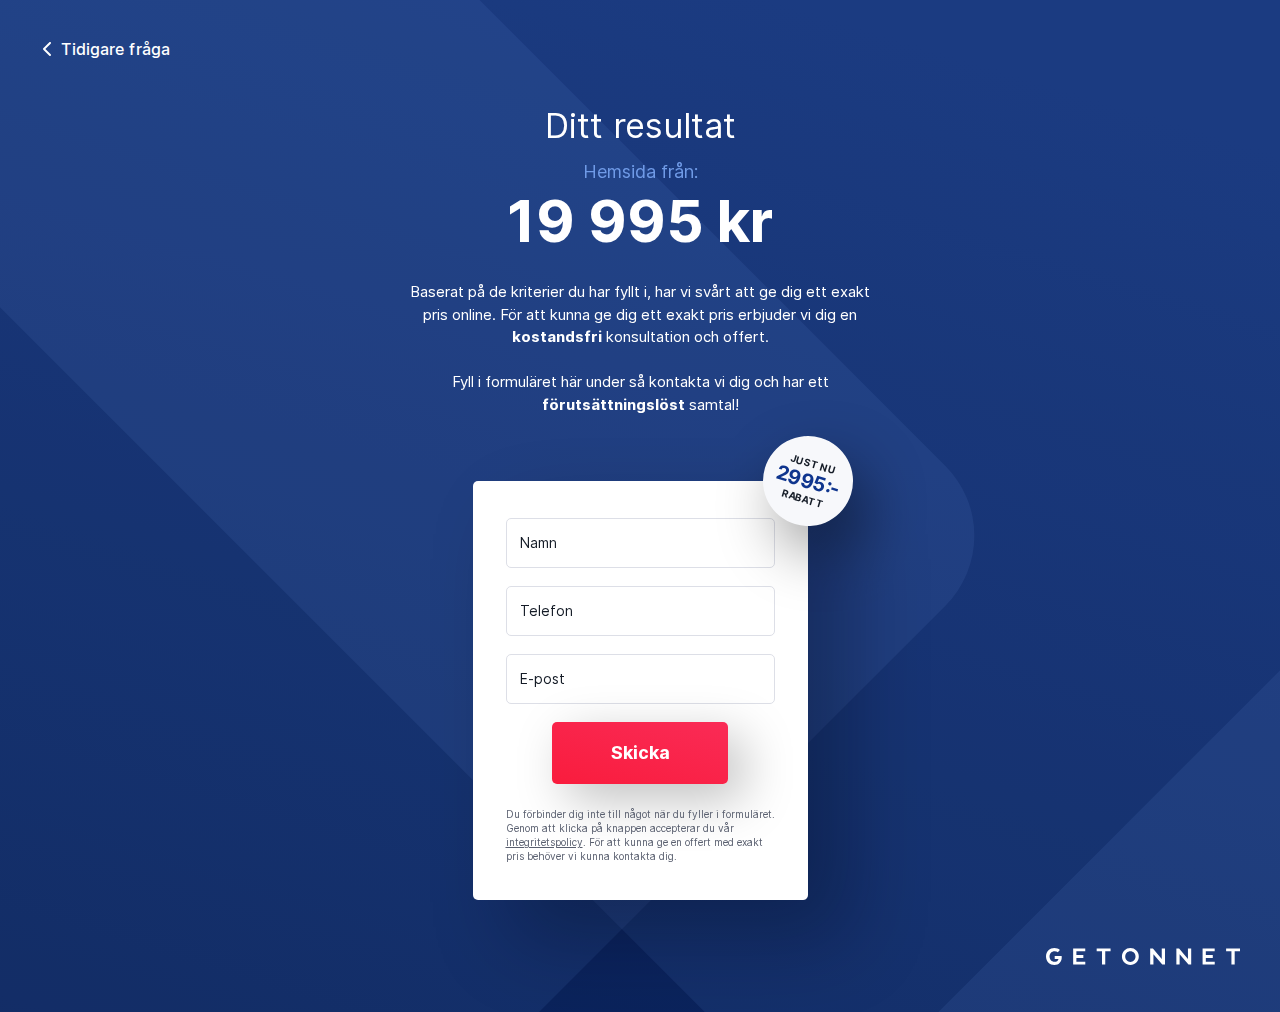
==== commit 682301c6: "bug fix, on page 6 checkbox ignore" ====
--- a/index.html
+++ b/index.html
@@ -15,7 +15,7 @@
 
 <body>
     <!-- START price form -->
-    <section id="price-form" data-active-page="1">
+    <section id="price-form" data-active-page="10">
         <div class="container">
 
             <!-- START Header -->
@@ -33,7 +33,7 @@
             <div class="body">
 
                 <!-- === START page 1 === -->
-                <div id="page-1" class="form-page show">
+                <div id="page-1" class="form-page">
                     <div class="icon">
                         <img src="img/page-1-top-icon.png" alt="page one top icon">
                     </div>
@@ -528,7 +528,7 @@
                 <!-- === END page 9 === -->
 
                 <!-- === START page 10 === -->
-                <div id="page-10" class="form-page">
+                <div id="page-10" class="form-page show">
                     <div class="icon">
                         <!-- <img src="img/page-7-icon.png" alt="browsers"> -->
                     </div>
--- a/css/app.css
+++ b/css/app.css
@@ -1,2 +1,2 @@
-body,html{margin:0;padding:0;font-family:'Inter', sans-serif;font-size:18px;line-height:1.5}*,:after,:before{-webkit-box-sizing:border-box;box-sizing:border-box}button,input{font-family:inherit}button:focus,input:focus{outline:none}.mpf-btn{background:-webkit-linear-gradient(253.28deg, #FA2B56 0%, #F91C3D 100%);background:-o-linear-gradient(253.28deg, #FA2B56 0%, #F91C3D 100%);background:linear-gradient(196.72deg, #FA2B56 0%, #F91C3D 100%);-webkit-box-shadow:15px 15px 50px rgba(0, 0, 0, 0.25);box-shadow:15px 15px 50px rgba(0, 0, 0, 0.25);border-radius:5px;font-family:inherit;text-align:center;text-decoration:none;border:0;display:-webkit-inline-box;display:-ms-inline-flexbox;display:inline-flex;-webkit-box-align:center;-ms-flex-align:center;align-items:center;-webkit-box-pack:center;-ms-flex-pack:center;justify-content:center;margin:0 37px;cursor:pointer;-webkit-transition:all .3s ease-in-out;-o-transition:all .3s ease-in-out;transition:all .3s ease-in-out;padding:20px 23px}@media (min-width:768px){.mpf-btn{padding:23px 35px}}.mpf-btn:hover{background:-webkit-linear-gradient(251.33deg, #FC3F6D 0%, #FC3259 100%);background:-o-linear-gradient(251.33deg, #FC3F6D 0%, #FC3259 100%);background:linear-gradient(198.67deg, #FC3F6D 0%, #FC3259 100%)}.mpf-btn .text{font-style:normal;font-weight:bold;font-size:18px;line-height:22px;color:#fff;text-align:left}#price-form{background-color:#000;background-image:url("../img/getonnet-bg-005.svg");background-repeat:no-repeat;background-size:cover;height:auto;min-height:100vh;padding:40px 20px;display:-webkit-box;display:-ms-flexbox;display:flex;-webkit-box-pack:justify;-ms-flex-pack:justify;justify-content:space-between;-webkit-box-orient:vertical;-webkit-box-direction:normal;-ms-flex-direction:column;flex-direction:column;-ms-flex-line-pack:center;align-content:center;overflow:hidden}@media (min-width:768px){#price-form{padding:40px}}@media (min-width:992px){#price-form{height:auto;min-height:100vh}}#price-form .container{width:1600px;max-width:100%;margin:0 auto;display:-webkit-box;display:-ms-flexbox;display:flex;-webkit-box-pack:justify;-ms-flex-pack:justify;justify-content:space-between;-webkit-box-orient:vertical;-webkit-box-direction:normal;-ms-flex-direction:column;flex-direction:column;-ms-flex-line-pack:center;align-content:center;height:100%;min-height:90vh}#price-form #go-back-btn{background:transparent;border:0;-webkit-box-shadow:none;box-shadow:none;outline:none;color:#fff;font-family:inherit;display:-webkit-box;display:-ms-flexbox;display:flex;-webkit-box-pack:center;-ms-flex-pack:center;justify-content:center;-webkit-box-align:center;-ms-flex-align:center;align-items:center;-ms-flex-line-pack:center;align-content:center;line-height:1;cursor:pointer}#price-form #go-back-btn .icon{margin-right:10px;margin-left:10px;-webkit-transition:margin .3s ease-in-out;-o-transition:margin .3s ease-in-out;transition:margin .3s ease-in-out}#price-form #go-back-btn .text{font-style:normal;font-weight:500;font-size:16px;padding-bottom:2px}#price-form #go-back-btn:hover .icon{margin-left:0}#price-form .body{color:#fff;text-align:center;position:relative;min-height:600px;display:-webkit-box;display:-ms-flexbox;display:flex;-ms-flex-wrap:wrap;flex-wrap:wrap;-webkit-box-align:center;-ms-flex-align:center;align-items:center;margin:45px 0}#price-form .form-page{width:100%;height:100%;position:absolute;opacity:0;visibility:hidden;z-index:-1;-webkit-transition:opacity .5s ease-in-out;-o-transition:opacity .5s ease-in-out;transition:opacity .5s ease-in-out;will-change:opacity, visibility, z-index;display:-webkit-box;display:-ms-flexbox;display:flex;-ms-flex-wrap:wrap;flex-wrap:wrap;-webkit-box-orient:vertical;-webkit-box-direction:normal;-ms-flex-direction:column;flex-direction:column;-webkit-box-pack:center;-ms-flex-pack:center;justify-content:center}#price-form .form-page.show{opacity:1;visibility:visible;-webkit-transition:opacity .5s ease-in-out;-o-transition:opacity .5s ease-in-out;transition:opacity .5s ease-in-out;-webkit-box-ordinal-group:2;-ms-flex-order:1;order:1;position:relative;z-index:99}#price-form .form-page .icon{width:100%}#price-form .form-page .icon img,#price-form .form-page .icon svg{margin-bottom:20px;display:inline-block;max-width:100%}#price-form .form-page>.icon img{max-width:180px;width:auto;margin:0 auto;margin-bottom:20px}@media (min-width:768px){#price-form .form-page>.icon img{max-width:350px;width:auto}}#price-form .form-page>.icon.small-mobile img,#price-form .form-page>.icon.small-mobile svg{max-width:70px;height:auto}@media (min-width:768px){#price-form .form-page>.icon.small-mobile img,#price-form .form-page>.icon.small-mobile svg{max-width:160px;width:auto}}#price-form .section-text{margin-bottom:30px;width:100%}#price-form .section-title{font-style:normal;font-weight:700;font-size:24px;line-height:29px;margin-top:0;margin-bottom:15px}@media (min-width:768px){#price-form .section-title{font-size:46px;line-height:56px}}#price-form .para{font-style:normal;font-weight:normal;font-size:15px}@media (min-width:768px){#price-form .para{font-size:18px}}#page-10 #price-form .form_submit_btn,#page-15 #price-form .form_submit_btn,#price-form #page-10 .form_submit_btn,#price-form #page-15 .form_submit_btn,#price-form .option-button{background:-webkit-linear-gradient(253.28deg, #FA2B56 0%, #F91C3D 100%);background:-o-linear-gradient(253.28deg, #FA2B56 0%, #F91C3D 100%);background:linear-gradient(196.72deg, #FA2B56 0%, #F91C3D 100%);-webkit-box-shadow:15px 15px 50px rgba(0, 0, 0, 0.25);box-shadow:15px 15px 50px rgba(0, 0, 0, 0.25);border-radius:5px;padding:20px 23px 20px 23px;font-family:inherit;text-align:left;border:0;display:-webkit-inline-box;display:-ms-inline-flexbox;display:inline-flex;-webkit-box-pack:justify;-ms-flex-pack:justify;justify-content:space-between;-webkit-box-align:center;-ms-flex-align:center;align-items:center;cursor:pointer;-webkit-transition:all .3s ease-in-out;-o-transition:all .3s ease-in-out;transition:all .3s ease-in-out}@media (min-width:576px){#page-10 #price-form .form_submit_btn,#page-15 #price-form .form_submit_btn,#price-form #page-10 .form_submit_btn,#price-form #page-15 .form_submit_btn,#price-form .option-button{width:auto;margin:0 37px}}@media (min-width:768px){#page-10 #price-form .form_submit_btn,#page-15 #price-form .form_submit_btn,#price-form #page-10 .form_submit_btn,#price-form #page-15 .form_submit_btn,#price-form .option-button{padding:28px 23px 32px 23px;min-width:330px}}#page-10 #price-form .form_submit_btn:hover,#page-15 #price-form .form_submit_btn:hover,#price-form #page-10 .form_submit_btn:hover,#price-form #page-15 .form_submit_btn:hover,#price-form .option-button:hover{background:-webkit-linear-gradient(251.33deg, #FC3F6D 0%, #FC3259 100%);background:-o-linear-gradient(251.33deg, #FC3F6D 0%, #FC3259 100%);background:linear-gradient(198.67deg, #FC3F6D 0%, #FC3259 100%)}#page-10 #price-form .form_submit_btn:disabled,#page-15 #price-form .form_submit_btn:disabled,#price-form #page-10 .form_submit_btn:disabled,#price-form #page-15 .form_submit_btn:disabled,#price-form .option-button:disabled{opacity:.5;cursor:default}#page-10 #price-form .form_submit_btn:disabled:hover,#page-15 #price-form .form_submit_btn:disabled:hover,#price-form #page-10 .form_submit_btn:disabled:hover,#price-form #page-15 .form_submit_btn:disabled:hover,#price-form .option-button:disabled:hover{background:-webkit-linear-gradient(253.28deg, #FA2B56 0%, #F91C3D 100%);background:-o-linear-gradient(253.28deg, #FA2B56 0%, #F91C3D 100%);background:linear-gradient(196.72deg, #FA2B56 0%, #F91C3D 100%)}#page-10 #price-form .form_submit_btn .text,#page-15 #price-form .form_submit_btn .text,#price-form #page-10 .form_submit_btn .text,#price-form #page-15 .form_submit_btn .text,#price-form .option-button .text{font-style:normal;font-weight:bold;font-size:18px;line-height:22px;color:#fff;text-align:left}#page-10 #price-form .form_submit_btn,#page-15 #price-form .form_submit_btn,#price-form #page-10 .form_submit_btn,#price-form #page-15 .form_submit_btn,#price-form .option-button--small{min-width:176px;-webkit-box-pack:center;-ms-flex-pack:center;justify-content:center;padding:20px 23px}#price-form .footer{text-align:right}#page-1 #page-10 .form_submit_btn,#page-1 #page-15 .form_submit_btn,#page-1 .option-button,#page-10 #page-1 .form_submit_btn,#page-15 #page-1 .form_submit_btn{margin-bottom:35px;margin-left:0;margin-right:0;width:100%}@media (min-width:576px){#page-1 #page-10 .form_submit_btn,#page-1 #page-15 .form_submit_btn,#page-1 .option-button,#page-10 #page-1 .form_submit_btn,#page-15 #page-1 .form_submit_btn{width:auto}}@media (min-width:850px){#page-1 #page-10 .form_submit_btn,#page-1 #page-15 .form_submit_btn,#page-1 .option-button,#page-10 #page-1 .form_submit_btn,#page-15 #page-1 .form_submit_btn{margin-bottom:0}#page-1 #page-10 .form_submit_btn:last-child,#page-1 #page-15 .form_submit_btn:last-child,#page-1 .option-button:last-child,#page-10 #page-1 .form_submit_btn:last-child,#page-15 #page-1 .form_submit_btn:last-child{margin-left:27.5px}#page-1 #page-10 .form_submit_btn:first-child,#page-1 #page-15 .form_submit_btn:first-child,#page-1 .option-button:first-child,#page-10 #page-1 .form_submit_btn:first-child,#page-15 #page-1 .form_submit_btn:first-child{margin-right:27.5px}}#page-1 #page-10 .form_submit_btn .text,#page-1 #page-15 .form_submit_btn .text,#page-1 .option-button .text,#page-10 #page-1 .form_submit_btn .text,#page-15 #page-1 .form_submit_btn .text{margin-right:15px}[data-active-page="1"]{display:none}[data-active-page="1"] .header{visibility:hidden;opacity:0;-webkit-transition:all .3s ease-in-out;-o-transition:all .3s ease-in-out;transition:all .3s ease-in-out}#options-2 #page-10 .form_submit_btn,#options-2 #page-15 .form_submit_btn,#options-2 .option-button,#page-10 #options-2 .form_submit_btn,#page-15 #options-2 .form_submit_btn{min-width:auto;padding:21px 35px;margin:0 0 25px 0;width:100%;-webkit-box-pack:center;-ms-flex-pack:center;justify-content:center}@media (min-width:630px){#options-2 #page-10 .form_submit_btn,#options-2 #page-15 .form_submit_btn,#options-2 .option-button,#page-10 #options-2 .form_submit_btn,#page-15 #options-2 .form_submit_btn{margin:0 10px;width:auto}}@media (min-width:992px){#options-2 #page-10 .form_submit_btn,#options-2 #page-15 .form_submit_btn,#options-2 .option-button,#page-10 #options-2 .form_submit_btn,#page-15 #options-2 .form_submit_btn{margin:0 25px}}#options-2 #page-10 .form_submit_btn .text,#options-2 #page-15 .form_submit_btn .text,#options-2 .option-button .text,#page-10 #options-2 .form_submit_btn .text,#page-15 #options-2 .form_submit_btn .text{font-weight:bold;font-size:18px;line-height:22px}#options-3{display:-webkit-box;display:-ms-flexbox;display:flex;-webkit-box-pack:justify;-ms-flex-pack:justify;justify-content:space-between;-webkit-box-align:start;-ms-flex-align:start;align-items:flex-start;max-width:670px;width:100%;margin:0 auto;position:relative;-webkit-box-orient:vertical;-webkit-box-direction:normal;-ms-flex-direction:column;flex-direction:column;margin-left:120px}@media screen and (max-width:450px){#options-3{margin-left:90px}}@media (min-width:768px){#options-3{-webkit-box-orient:horizontal;-webkit-box-direction:normal;-ms-flex-direction:row;flex-direction:row;margin:0 auto}}#options-3:before{content:"";position:absolute;top:50%;left:11px;-webkit-transform:translateY(-50%);-ms-transform:translateY(-50%);transform:translateY(-50%);background:#fff;z-index:0;height:92%;width:2px}@media (min-width:768px){#options-3:before{height:2px;width:96%}}#options-3 .option-button-3{background:transparent;-webkit-box-shadow:none;box-shadow:none;outline:none;border:none;padding:0;min-width:auto;text-align:center;position:relative;font-family:inherit;cursor:pointer;margin-bottom:70px}#options-3 .option-button-3:last-child{margin-bottom:0}@media (min-width:768px){#options-3 .option-button-3{margin:0}}@media screen and (max-width:767px){#options-3 .option-button-3 label{display:-webkit-box;display:-ms-flexbox;display:flex;-webkit-box-pack:center;-ms-flex-pack:center;justify-content:center;-webkit-box-align:center;-ms-flex-align:center;align-items:center;-ms-flex-line-pack:center;align-content:center}}#options-3 .option-button-3:hover{background:transparent;-webkit-box-shadow:none;box-shadow:none}#options-3 .option-button-3 .text{display:block;width:100px;font-style:normal;font-weight:normal;font-size:16px;line-height:19px;color:#fff;opacity:.5;cursor:pointer;position:absolute;top:0;right:31px;text-align:right}@media (min-width:768px){#options-3 .option-button-3 .text{padding-top:40px;top:0px;left:50%;-webkit-transform:translateX(-50px);-ms-transform:translateX(-50px);transform:translateX(-50px);text-align:center}}#options-3 .option-button-3 input[type=radio]{-webkit-appearance:none;-moz-appearance:none;appearance:none;height:14px;width:14px;border-radius:50%;background:#fff;-webkit-box-shadow:0px 5px 10px rgba(2, 8, 22, 0.5);box-shadow:0px 5px 10px rgba(2, 8, 22, 0.5);display:inline-block;-webkit-transition:all .3s ease-in-out;-o-transition:all .3s ease-in-out;transition:all .3s ease-in-out}#options-3 .option-button-3 input[type=radio]:checked{background:-webkit-linear-gradient(225deg, #FA2B56 0%, #F91C3D 100%);background:-o-linear-gradient(225deg, #FA2B56 0%, #F91C3D 100%);background:linear-gradient(225deg, #FA2B56 0%, #F91C3D 100%);-webkit-transform:scale(1.6);-ms-transform:scale(1.6);transform:scale(1.6)}#options-3 .option-button-3 input[type=radio]:checked~.text{opacity:1!important}#options-3 .option-button-3 .tooltip{width:180px;color:#fff;border-radius:5px;position:absolute;left:40px;background:-webkit-linear-gradient(240.17deg, #FA2B56 0%, #F91C3D 100%);background:-o-linear-gradient(240.17deg, #FA2B56 0%, #F91C3D 100%);background:linear-gradient(209.83deg, #FA2B56 0%, #F91C3D 100%);-webkit-box-shadow:20px 20px 40px rgba(2, 8, 22, 0.5);box-shadow:20px 20px 40px rgba(2, 8, 22, 0.5);padding:10px 14px;font-style:normal;font-weight:normal;font-size:14px;line-height:17px;opacity:0;visibility:hidden;-webkit-transition:all .3s ease-in-out;-o-transition:all .3s ease-in-out;transition:all .3s ease-in-out}@media (min-width:768px){#options-3 .option-button-3 .tooltip{width:210px;padding:24px 20px 20px 20px;bottom:120px;left:50%;-webkit-transform:translateX(-110px);-ms-transform:translateX(-110px);transform:translateX(-110px)}}#options-3 .option-button-3 .tooltip:after{content:"";width:0;height:0;border-top:10px solid transparent;border-bottom:10px solid transparent;border-right:10px solid #FA2B56;position:absolute;left:-9px;top:50%;-webkit-transform:translateY(-50%);-ms-transform:translateY(-50%);transform:translateY(-50%)}@media (min-width:768px){#options-3 .option-button-3 .tooltip:after{bottom:-20px;left:100px;top:auto;-webkit-transform:translateY(0);-ms-transform:translateY(0);transform:translateY(0);border-left:10px solid transparent;border-right:10px solid transparent;border-top:10px solid #FA2B56}}#options-3 .option-button-3 .tooltip.show{opacity:1;visibility:visible;z-index:99}@media (min-width:768px){#options-3 .option-button-3 .tooltip.show{bottom:44px}}@media screen and (max-width:767px){#options-3 .option-button-3 input[type=radio]:checked~.tooltip{opacity:1;visibility:visible}}@media (min-width:768px){#options-3 .option-button-3 input[type=radio]:checked~.tooltip{bottom:44px}}#page-3 .icon img{max-width:100%}#page-3 .section-options{margin-top:35px}#page-3 .cta{width:100%;padding-top:60px}@media (min-width:768px){#page-3 .cta{padding-top:100px}}#page-3 .cta #page-10 .form_submit_btn,#page-3 .cta #page-15 .form_submit_btn,#page-3 .cta .option-button,#page-10 #page-3 .cta .form_submit_btn,#page-15 #page-3 .cta .form_submit_btn{font-weight:bold;font-size:18px;line-height:22px;font-family:inherit;color:#fff;text-align:center;min-width:176px;-webkit-box-pack:center;-ms-flex-pack:center;justify-content:center;padding:20px 15px}[data-active-page="3"] .footer{opacity:0;visibility:hidden}#page-4 .section-title{margin-top:0}#page-4 .icon img{max-width:100%;width:426px;margin-bottom:0!important}#page-4 #page-10 .form_submit_btn,#page-4 #page-15 .form_submit_btn,#page-4 .option-button,#page-10 #page-4 .form_submit_btn,#page-15 #page-4 .form_submit_btn{min-width:176px;-webkit-box-pack:center;-ms-flex-pack:center;justify-content:center;padding:20px 0;margin:0 0 25px 0;width:100%}@media (min-width:768px){#page-4 #page-10 .form_submit_btn,#page-4 #page-15 .form_submit_btn,#page-4 .option-button,#page-10 #page-4 .form_submit_btn,#page-15 #page-4 .form_submit_btn{margin:0 25px;width:auto}}#page-6 #page-10 .form_submit_btn,#page-6 #page-15 .form_submit_btn,#page-6 .option-button,#page-10 #page-6 .form_submit_btn,#page-15 #page-6 .form_submit_btn{min-width:176px;-webkit-box-pack:center;-ms-flex-pack:center;justify-content:center;padding:20px 0}#page-6 .section-options{display:-webkit-box;display:-ms-flexbox;display:flex;-webkit-box-pack:center;-ms-flex-pack:center;justify-content:center;-webkit-box-align:center;-ms-flex-align:center;align-items:center;-webkit-box-orient:vertical;-webkit-box-direction:normal;-ms-flex-direction:column;flex-direction:column;-ms-flex-item-align:center;align-self:center}@media (min-width:768px){#page-6 .section-options{max-width:520px;-webkit-box-orient:horizontal;-webkit-box-direction:normal;-ms-flex-direction:row;flex-direction:row;-ms-flex-item-align:unset;-ms-grid-row-align:unset;align-self:unset;margin:0 auto}}#page-6 .section-options .check-option{padding:15px 30px;display:-webkit-box;display:-ms-flexbox;display:flex;-webkit-box-pack:start;-ms-flex-pack:start;justify-content:flex-start;-webkit-box-align:center;-ms-flex-align:center;align-items:center;-ms-flex-wrap:wrap;flex-wrap:wrap;width:100%}@media (min-width:768px){#page-6 .section-options .check-option{padding:0 30px;-ms-flex-wrap:nowrap;flex-wrap:nowrap}}#page-6 .section-options label{padding-left:17px;cursor:pointer;font-weight:bold;font-size:18px;line-height:22px}#page-6 input[type=checkbox]{-webkit-appearance:none;-moz-appearance:none;appearance:none;height:35px;width:35px;background:#fff;border-radius:50%;-webkit-box-shadow:20px 20px 60px rgba(0, 0, 0, 0.4);box-shadow:20px 20px 60px rgba(0, 0, 0, 0.4);font-family:inherit;cursor:pointer}#page-6 input[type=checkbox]:checked{background-image:url("../img/check-white.png"), -webkit-linear-gradient(225deg, #FA2B56 0%, #F91C3D 100%);background-image:url("../img/check-white.png"), -o-linear-gradient(225deg, #FA2B56 0%, #F91C3D 100%);background-image:url("../img/check-white.png"), linear-gradient(225deg, #FA2B56 0%, #F91C3D 100%);background-repeat:no-repeat;background-position:center center}#page-6 .cta{padding-top:77px}#options-5 #page-10 .form_submit_btn,#options-5 #page-15 .form_submit_btn,#options-5 .option-button,#options-7 #page-10 .form_submit_btn,#options-7 #page-15 .form_submit_btn,#options-7 .option-button,#options-8 #page-10 .form_submit_btn,#options-8 #page-15 .form_submit_btn,#options-8 .option-button,#options-12 #page-10 .form_submit_btn,#options-12 #page-15 .form_submit_btn,#options-12 .option-button,#page-10 #options-5 .form_submit_btn,#page-10 #options-7 .form_submit_btn,#page-10 #options-8 .form_submit_btn,#page-10 #options-12 .form_submit_btn,#page-10 #page-14 .form_submit_btn,#page-14 #page-10 .form_submit_btn,#page-14 #page-15 .form_submit_btn,#page-14 .option-button,#page-15 #options-5 .form_submit_btn,#page-15 #options-7 .form_submit_btn,#page-15 #options-8 .form_submit_btn,#page-15 #options-12 .form_submit_btn,#page-15 #page-14 .form_submit_btn{min-width:10px;width:100%;-webkit-box-pack:center;-ms-flex-pack:center;justify-content:center;padding:21px 35px;margin:0 0 25px 0}@media (min-width:768px){#options-5 #page-10 .form_submit_btn,#options-5 #page-15 .form_submit_btn,#options-5 .option-button,#options-7 #page-10 .form_submit_btn,#options-7 #page-15 .form_submit_btn,#options-7 .option-button,#options-8 #page-10 .form_submit_btn,#options-8 #page-15 .form_submit_btn,#options-8 .option-button,#options-12 #page-10 .form_submit_btn,#options-12 #page-15 .form_submit_btn,#options-12 .option-button,#page-10 #options-5 .form_submit_btn,#page-10 #options-7 .form_submit_btn,#page-10 #options-8 .form_submit_btn,#page-10 #options-12 .form_submit_btn,#page-10 #page-14 .form_submit_btn,#page-14 #page-10 .form_submit_btn,#page-14 #page-15 .form_submit_btn,#page-14 .option-button,#page-15 #options-5 .form_submit_btn,#page-15 #options-7 .form_submit_btn,#page-15 #options-8 .form_submit_btn,#page-15 #options-12 .form_submit_btn,#page-15 #page-14 .form_submit_btn{margin:0 25px;width:auto;min-width:176px}}#page-9 .cta{padding-top:65px}#page-9 .section-text{margin-bottom:35px}#options-9{display:-webkit-box;display:-ms-flexbox;display:flex;-webkit-box-pack:center;-ms-flex-pack:center;justify-content:center;-ms-flex-wrap:wrap;flex-wrap:wrap;-webkit-box-align:center;-ms-flex-align:center;align-items:center}#options-9 .card-check{display:inline-block;width:100%;margin:20px 0;color:#151C27;max-width:100%}@media (min-width:576px){#options-9 .card-check{max-width:241px;width:241px;margin:20px}}@media (min-width:1280px){#options-9 .card-check{margin:0 20px}}#options-9 .card-check input[type=radio]{-webkit-appearance:none;-moz-appearance:none;appearance:none;position:absolute;display:none}#options-9 .card-check .card{background:#FFFFFF;-webkit-box-shadow:40px 40px 80px rgba(0, 0, 0, 0.3);box-shadow:40px 40px 80px rgba(0, 0, 0, 0.3);border-radius:5px;display:inline-block;min-width:241px;width:100%;overflow:hidden;cursor:pointer}#options-9 .card-check .card:hover{margin:0}#options-9 .card-check .card:hover .plan-header{padding:39px 18px 32px 18px}#options-9 .card-check .plan-details,#options-9 .card-check .plan-details-line,#options-9 .card-check .plan-header,#options-9 .card-check .plan-price,#options-9 .card-check .plan-selected,#options-9 .card-check .plan-title{display:block;text-align:left}#options-9 .card-check .plan-header{padding:28px 18px 21px 18px;-webkit-transition:padding .3s ease-in-out;-o-transition:padding .3s ease-in-out;transition:padding .3s ease-in-out}#options-9 .card-check .plan-title{font-style:normal;font-weight:bold;font-size:18px;line-height:22px;letter-spacing:-0.5px}#options-9 .card-check .plan-price{display:-webkit-box;display:-ms-flexbox;display:flex;-webkit-box-pack:start;-ms-flex-pack:start;justify-content:flex-start;-webkit-box-align:center;-ms-flex-align:center;align-items:center}#options-9 .card-check .plan-price .num{font-style:normal;font-weight:bold;font-size:35px;line-height:62px;letter-spacing:-1px;color:#0F358E;padding-right:10px}#options-9 .card-check .plan-price .time{font-style:normal;font-weight:normal;font-size:14px;line-height:17px;letter-spacing:-0.5px;color:#BFC4CE}#options-9 .card-check .plan-selected{display:-webkit-box;display:-ms-flexbox;display:flex;-webkit-box-pack:center;-ms-flex-pack:center;justify-content:center;-webkit-box-align:center;-ms-flex-align:center;align-items:center}#options-9 .card-check .plan-selected .icon{height:12px;width:12px;background-color:#5CB85B;border-radius:50%;display:-webkit-inline-box;display:-ms-inline-flexbox;display:inline-flex;-webkit-box-pack:center;-ms-flex-pack:center;justify-content:center;-webkit-box-align:center;-ms-flex-align:center;align-items:center;margin-right:5px}#options-9 .card-check .plan-selected .icon svg{margin-bottom:0}#options-9 .card-check .plan-details{border-top:2px solid #F1F2F5;background:#F9FAFD;padding:23px 18px 19px 18px}#options-9 .card-check .plan-details-line{font-weight:normal;font-size:12px;line-height:18px;color:#151C27;display:-webkit-box;display:-ms-flexbox;display:flex;-webkit-box-pack:justify;-ms-flex-pack:justify;justify-content:space-between;-webkit-box-align:start;-ms-flex-align:start;align-items:flex-start;margin:9px 0}#options-9 .card-check .plan-details-line .right{color:#1A47B0}#options-9 .card-check .plan-selected{margin-top:20px}#options-9 .card-check .plan-selected .text{font-style:normal;font-weight:bold;font-size:10px;line-height:18px}#options-9 .card-check input[type=radio]:checked~.card{margin:0;background:-webkit-linear-gradient(219.53deg, #FA2B56 0%, #F91C3D 100%);background:-o-linear-gradient(219.53deg, #FA2B56 0%, #F91C3D 100%);background:linear-gradient(230.47deg, #FA2B56 0%, #F91C3D 100%)}#options-9 .card-check input[type=radio]:checked~.card *{color:#fff}#options-9 .card-check input[type=radio]:checked~.card .plan-header{padding:39px 18px 32px 18px}#options-9 .card-check input[type=radio]:checked~.card .plan-details{background-color:transparent;border-color:transparent}#options-9 .card-check input[type=radio]:checked~.card .plan-selected .icon{background-color:#fff}#options-9 .card-check input[type=radio]:checked~.card .plan-selected .icon svg *{fill:#F91C3D}#page-10 #price-badge{height:90px;width:90px;border-radius:50%;background:#F7F8FB;-webkit-box-shadow:20px 20px 60px rgba(0, 0, 0, 0.4);box-shadow:20px 20px 60px rgba(0, 0, 0, 0.4);-webkit-transform:rotate(16.88deg);-ms-transform:rotate(16.88deg);transform:rotate(16.88deg);display:-webkit-box;display:-ms-flexbox;display:flex;-webkit-box-pack:center;-ms-flex-pack:center;justify-content:center;-webkit-box-align:center;-ms-flex-align:center;align-items:center;-ms-flex-line-pack:center;align-content:center;-ms-flex-wrap:wrap;flex-wrap:wrap;position:absolute;right:-45px;top:-45px}#page-10 #price-badge .text{font-weight:bold;font-size:10px;line-height:12px;text-align:center;color:#151C27}#page-10 #price-badge .num{font-weight:800;font-size:20px;line-height:24px;text-align:center;color:#0F358E}#page-10 #total-price .text{font-weight:normal;font-size:18px;line-height:22px;text-align:center;color:#709BE7}#page-10 #total-price .num{font-style:normal;font-weight:bold;font-size:30px;line-height:70px;text-align:center}@media (min-width:768px){#page-10 #total-price .num{font-size:58px}}#page-10 .section-text{margin-bottom:50px}#page-10 .section-text .section-title{font-style:normal;font-weight:normal;font-size:34px;line-height:41px;text-align:center}#page-10 .section-text .para{max-width:460px;margin-left:auto;margin-right:auto;font-size:15px}#page-10 .options-form-wrap{width:100%;max-width:84%;margin:0 auto;background:#FFFFFF;-webkit-box-shadow:40px 40px 80px rgba(2, 8, 22, 0.3);box-shadow:40px 40px 80px rgba(2, 8, 22, 0.3);border-radius:5px;padding:20px 20px;position:relative}@media (min-width:576px){#page-10 .options-form-wrap{max-width:335px}}@media (min-width:768px){#page-10 .options-form-wrap{padding:37px 33px}}#page-10 .options-form-wrap .field{margin-bottom:18px}#page-10 .options-form-wrap input{width:100%;display:block;border:1px solid #DDDFE7;-webkit-box-sizing:border-box;box-sizing:border-box;border-radius:5px;padding:15px 13px;font-style:normal;font-weight:normal;font-size:14px;line-height:18px}#page-10 .options-form-wrap input:focus{border:1px solid #1A47B0}#page-10 .options-form-wrap input::-webkit-input-placeholder{font-family:inherit;font-style:normal;font-weight:400;font-size:14px;line-height:18px;color:#151C27}#page-10 .options-form-wrap input:-ms-input-placeholder{font-family:inherit;font-style:normal;font-weight:400;font-size:14px;line-height:18px;color:#151C27}#page-10 .options-form-wrap input::-ms-input-placeholder{font-family:inherit;font-style:normal;font-weight:400;font-size:14px;line-height:18px;color:#151C27}#page-10 .options-form-wrap input::placeholder{font-family:inherit;font-style:normal;font-weight:400;font-size:14px;line-height:18px;color:#151C27}#page-10 .options-form-wrap .para{font-style:normal;font-weight:normal;font-size:10px;line-height:14px;color:#595F6F;margin-top:23px;text-align:left}#page-10 .options-form-wrap .para a{text-decoration:underline;color:#595F6F}#page-10 .form_submit_btn{width:100%;margin:0!important;padding:16px 20px}#page-11 .section-title{font-weight:normal;font-size:48px;line-height:58px;text-align:center;letter-spacing:-1px}#page-11 .icon{margin-bottom:30px}[data-active-page="11"] .header{opacity:0;visibility:hidden}#page-12 .icon{margin-bottom:-45px}#page-10 #page-12 .form_submit_btn,#page-12 #page-10 .form_submit_btn,#page-12 #page-15 .form_submit_btn,#page-12 .option-button,#page-15 #page-12 .form_submit_btn{margin:20px 0}@media (min-width:768px){#page-10 #page-12 .form_submit_btn,#page-12 #page-10 .form_submit_btn,#page-12 #page-15 .form_submit_btn,#page-12 .option-button,#page-15 #page-12 .form_submit_btn{margin:20px}}#page-13 #options-13{display:-webkit-box;display:-ms-flexbox;display:flex;-webkit-box-align:center;-ms-flex-align:center;align-items:center;-webkit-box-pack:center;-ms-flex-pack:center;justify-content:center;-ms-flex-wrap:wrap;flex-wrap:wrap}#page-10 #page-13 .form_submit_btn,#page-13 #page-10 .form_submit_btn,#page-13 #page-15 .form_submit_btn,#page-13 .option-button,#page-15 #page-13 .form_submit_btn{min-width:10px;width:100%;height:137px;-webkit-box-pack:center;-ms-flex-pack:center;justify-content:center;-ms-flex-wrap:wrap;flex-wrap:wrap;margin:15px 0}@media (min-width:576px){#page-10 #page-13 .form_submit_btn,#page-13 #page-10 .form_submit_btn,#page-13 #page-15 .form_submit_btn,#page-13 .option-button,#page-15 #page-13 .form_submit_btn{width:213px;margin:15px}}#page-10 #page-13 .form_submit_btn .icon,#page-10 #page-13 .form_submit_btn .text,#page-13 #page-10 .form_submit_btn .icon,#page-13 #page-10 .form_submit_btn .text,#page-13 #page-15 .form_submit_btn .icon,#page-13 #page-15 .form_submit_btn .text,#page-13 .option-button .icon,#page-13 .option-button .text,#page-15 #page-13 .form_submit_btn .icon,#page-15 #page-13 .form_submit_btn .text{width:100%;text-align:center}#page-14 .section-options{padding:17px;-webkit-box-shadow:40px 40px 80px rgba(2, 8, 22, 0.3);box-shadow:40px 40px 80px rgba(2, 8, 22, 0.3);border-radius:5px;outline:none;position:relative;max-width:840px;margin-left:auto;margin-right:auto;background:#fff}#page-14 textarea{padding:10px;border:1px solid #DDDFE7;-webkit-box-sizing:border-box;box-sizing:border-box;border-radius:5px;outline:none;display:block;width:100%;height:100%;resize:none;font-size:17px;line-height:18px;color:#151C27}#page-14 .cta{margin-top:60px}#page-15 .options-form-wrap{width:100%;max-width:84%;margin:0 auto;background:#FFFFFF;-webkit-box-shadow:40px 40px 80px rgba(2, 8, 22, 0.3);box-shadow:40px 40px 80px rgba(2, 8, 22, 0.3);border-radius:5px;padding:20px 20px;position:relative}@media (min-width:576px){#page-15 .options-form-wrap{max-width:335px}}@media (min-width:768px){#page-15 .options-form-wrap{padding:37px 33px}}#page-15 .options-form-wrap .field{margin-bottom:18px}#page-15 .options-form-wrap input{width:100%;display:block;border:1px solid #DDDFE7;-webkit-box-sizing:border-box;box-sizing:border-box;border-radius:5px;padding:15px 13px;font-style:normal;font-weight:normal;font-size:14px;font-family:inherit;line-height:18px}#page-15 .options-form-wrap input:focus{border:1px solid #1A47B0}#page-15 .options-form-wrap input::-webkit-input-placeholder{font-family:inherit;font-style:normal;font-weight:400;font-size:14px;line-height:18px;color:#151C27}#page-15 .options-form-wrap input:-ms-input-placeholder{font-family:inherit;font-style:normal;font-weight:400;font-size:14px;line-height:18px;color:#151C27}#page-15 .options-form-wrap input::-ms-input-placeholder{font-family:inherit;font-style:normal;font-weight:400;font-size:14px;line-height:18px;color:#151C27}#page-15 .options-form-wrap input::placeholder{font-family:inherit;font-style:normal;font-weight:400;font-size:14px;line-height:18px;color:#151C27}#page-15 .options-form-wrap .para{font-style:normal;font-weight:normal;font-size:10px;line-height:14px;color:#595F6F;margin-top:23px;text-align:left}#page-15 .options-form-wrap .para a{text-decoration:underline;color:#595F6F}#page-15 .form_submit_btn{width:100%;margin:0!important;padding:16px 20px}#loader,#loader:after{border-radius:50%;width:18px;height:18px}#loader{font-size:4px;position:relative;text-indent:-9999em;border-top:1.1em solid rgba(0, 0, 0, 0.2);border-right:1.1em solid rgba(0, 0, 0, 0.2);border-bottom:1.1em solid rgba(0, 0, 0, 0.2);border-left:1.1em solid #fff;-webkit-transform:translateZ(0);transform:translateZ(0);-webkit-animation:load8 .4s infinite linear;animation:load8 .4s infinite linear;margin-left:12px}@-webkit-keyframes load8{0%{-webkit-transform:rotate(0deg);transform:rotate(0deg)}to{-webkit-transform:rotate(360deg);transform:rotate(360deg)}}@keyframes load8{0%{-webkit-transform:rotate(0deg);transform:rotate(0deg)}to{-webkit-transform:rotate(360deg);transform:rotate(360deg)}}#m-check-mark{margin-left:12px;width:15px;height:auto;display:inline}#checkmark{stroke-dasharray:640;stroke-dashoffset:0;-webkit-transform-origin:center;-ms-transform-origin:center;transform-origin:center;-webkit-animation:draw-around 1s infinite;-ms-animation:draw-around 1s infinite;animation:draw-around 1s}@-ms-keyframes draw-around{0%{stroke-dashoffset:640}10%{stroke-dashoffset:640}to{stroke-dashoffset:0}}@-webkit-keyframes draw-around{0%{stroke-dashoffset:640}10%{stroke-dashoffset:640}to{stroke-dashoffset:0}}@keyframes draw-around{0%{stroke-dashoffset:640}10%{stroke-dashoffset:640}to{stroke-dashoffset:0}}
+body,html{margin:0;padding:0;font-family:'Inter', sans-serif;font-size:18px;line-height:1.5}*,:after,:before{-webkit-box-sizing:border-box;box-sizing:border-box}button,input{font-family:inherit}button:focus,input:focus{outline:none}.mpf-btn{background:-webkit-linear-gradient(253.28deg, #FA2B56 0%, #F91C3D 100%);background:-o-linear-gradient(253.28deg, #FA2B56 0%, #F91C3D 100%);background:linear-gradient(196.72deg, #FA2B56 0%, #F91C3D 100%);-webkit-box-shadow:15px 15px 50px rgba(0, 0, 0, 0.25);box-shadow:15px 15px 50px rgba(0, 0, 0, 0.25);border-radius:5px;font-family:inherit;text-align:center;text-decoration:none;border:0;display:-webkit-inline-box;display:-ms-inline-flexbox;display:inline-flex;-webkit-box-align:center;-ms-flex-align:center;align-items:center;-webkit-box-pack:center;-ms-flex-pack:center;justify-content:center;margin:0 37px;cursor:pointer;-webkit-transition:all .3s ease-in-out;-o-transition:all .3s ease-in-out;transition:all .3s ease-in-out;padding:20px 23px}@media (min-width:768px){.mpf-btn{padding:23px 35px}}.mpf-btn:hover{background:-webkit-linear-gradient(251.33deg, #FC3F6D 0%, #FC3259 100%);background:-o-linear-gradient(251.33deg, #FC3F6D 0%, #FC3259 100%);background:linear-gradient(198.67deg, #FC3F6D 0%, #FC3259 100%)}.mpf-btn .text{font-style:normal;font-weight:bold;font-size:18px;line-height:22px;color:#fff;text-align:left}#price-form{background-color:#000;background-image:url("../img/getonnet-bg-005.svg");background-repeat:no-repeat;background-size:cover;height:auto;min-height:100vh;padding:40px 20px;display:-webkit-box;display:-ms-flexbox;display:flex;-webkit-box-pack:justify;-ms-flex-pack:justify;justify-content:space-between;-webkit-box-orient:vertical;-webkit-box-direction:normal;-ms-flex-direction:column;flex-direction:column;-ms-flex-line-pack:center;align-content:center;overflow:hidden}@media (min-width:768px){#price-form{padding:40px}}@media (min-width:992px){#price-form{height:auto;min-height:100vh}}#price-form .container{width:1600px;max-width:100%;margin:0 auto;display:-webkit-box;display:-ms-flexbox;display:flex;-webkit-box-pack:justify;-ms-flex-pack:justify;justify-content:space-between;-webkit-box-orient:vertical;-webkit-box-direction:normal;-ms-flex-direction:column;flex-direction:column;-ms-flex-line-pack:center;align-content:center;height:100%;min-height:90vh}#price-form #go-back-btn{background:transparent;border:0;-webkit-box-shadow:none;box-shadow:none;outline:none;color:#fff;font-family:inherit;display:-webkit-box;display:-ms-flexbox;display:flex;-webkit-box-pack:start;-ms-flex-pack:start;justify-content:flex-start;-webkit-box-align:center;-ms-flex-align:center;align-items:center;-ms-flex-line-pack:center;align-content:center;line-height:1;cursor:pointer;padding-left:0;margin-left:-7px}#price-form #go-back-btn .icon{margin-right:10px;-webkit-transition:margin .3s ease-in-out;-o-transition:margin .3s ease-in-out;transition:margin .3s ease-in-out}@media (min-width:768px){#price-form #go-back-btn .icon{margin-left:10px}}#price-form #go-back-btn .text{font-style:normal;font-weight:500;font-size:16px;padding-bottom:2px}#price-form #go-back-btn:hover .icon{margin-left:0}#price-form .body{color:#fff;text-align:center;position:relative;min-height:600px;display:-webkit-box;display:-ms-flexbox;display:flex;-ms-flex-wrap:wrap;flex-wrap:wrap;-webkit-box-align:center;-ms-flex-align:center;align-items:center;margin:45px 0}#price-form .form-page{width:100%;height:100%;position:absolute;opacity:0;visibility:hidden;z-index:-1;-webkit-transition:opacity .5s ease-in-out;-o-transition:opacity .5s ease-in-out;transition:opacity .5s ease-in-out;will-change:opacity, visibility, z-index;display:-webkit-box;display:-ms-flexbox;display:flex;-ms-flex-wrap:wrap;flex-wrap:wrap;-webkit-box-orient:vertical;-webkit-box-direction:normal;-ms-flex-direction:column;flex-direction:column;-webkit-box-pack:center;-ms-flex-pack:center;justify-content:center}#price-form .form-page.show{opacity:1;visibility:visible;-webkit-transition:opacity .5s ease-in-out;-o-transition:opacity .5s ease-in-out;transition:opacity .5s ease-in-out;-webkit-box-ordinal-group:2;-ms-flex-order:1;order:1;position:relative;z-index:99}#price-form .form-page .icon{width:100%}#price-form .form-page .icon img,#price-form .form-page .icon svg{margin-bottom:20px;display:inline-block;max-width:100%}#price-form .form-page>.icon img{max-width:180px;width:auto;margin:0 auto;margin-bottom:20px}@media (min-width:768px){#price-form .form-page>.icon img{max-width:350px;width:auto}}#price-form .form-page>.icon.small-mobile img,#price-form .form-page>.icon.small-mobile svg{max-width:70px;height:auto}@media (min-width:768px){#price-form .form-page>.icon.small-mobile img,#price-form .form-page>.icon.small-mobile svg{max-width:160px;width:auto}}#price-form .section-text{margin-bottom:30px;width:100%}#price-form .section-title{font-style:normal;font-weight:700;font-size:24px;line-height:29px;margin-top:0;margin-bottom:15px}@media (min-width:768px){#price-form .section-title{font-size:46px;line-height:56px}}#price-form .para{font-style:normal;font-weight:normal;font-size:15px}@media (min-width:768px){#price-form .para{font-size:18px}}#page-10 #price-form .form_submit_btn,#page-15 #price-form .form_submit_btn,#price-form #page-10 .form_submit_btn,#price-form #page-15 .form_submit_btn,#price-form .option-button{background:-webkit-linear-gradient(253.28deg, #FA2B56 0%, #F91C3D 100%);background:-o-linear-gradient(253.28deg, #FA2B56 0%, #F91C3D 100%);background:linear-gradient(196.72deg, #FA2B56 0%, #F91C3D 100%);-webkit-box-shadow:15px 15px 50px rgba(0, 0, 0, 0.25);box-shadow:15px 15px 50px rgba(0, 0, 0, 0.25);border-radius:5px;padding:20px 23px 20px 23px;font-family:inherit;text-align:left;border:0;display:-webkit-inline-box;display:-ms-inline-flexbox;display:inline-flex;-webkit-box-pack:justify;-ms-flex-pack:justify;justify-content:space-between;-webkit-box-align:center;-ms-flex-align:center;align-items:center;cursor:pointer;-webkit-transition:all .3s ease-in-out;-o-transition:all .3s ease-in-out;transition:all .3s ease-in-out}@media (min-width:576px){#page-10 #price-form .form_submit_btn,#page-15 #price-form .form_submit_btn,#price-form #page-10 .form_submit_btn,#price-form #page-15 .form_submit_btn,#price-form .option-button{width:auto;margin:0 37px}}@media (min-width:768px){#page-10 #price-form .form_submit_btn,#page-15 #price-form .form_submit_btn,#price-form #page-10 .form_submit_btn,#price-form #page-15 .form_submit_btn,#price-form .option-button{padding:28px 23px 32px 23px;min-width:330px}}#page-10 #price-form .form_submit_btn:hover,#page-15 #price-form .form_submit_btn:hover,#price-form #page-10 .form_submit_btn:hover,#price-form #page-15 .form_submit_btn:hover,#price-form .option-button:hover{background:-webkit-linear-gradient(251.33deg, #FC3F6D 0%, #FC3259 100%);background:-o-linear-gradient(251.33deg, #FC3F6D 0%, #FC3259 100%);background:linear-gradient(198.67deg, #FC3F6D 0%, #FC3259 100%)}#page-10 #price-form .form_submit_btn:disabled,#page-15 #price-form .form_submit_btn:disabled,#price-form #page-10 .form_submit_btn:disabled,#price-form #page-15 .form_submit_btn:disabled,#price-form .option-button:disabled{opacity:.5;cursor:default}#page-10 #price-form .form_submit_btn:disabled:hover,#page-15 #price-form .form_submit_btn:disabled:hover,#price-form #page-10 .form_submit_btn:disabled:hover,#price-form #page-15 .form_submit_btn:disabled:hover,#price-form .option-button:disabled:hover{background:-webkit-linear-gradient(253.28deg, #FA2B56 0%, #F91C3D 100%);background:-o-linear-gradient(253.28deg, #FA2B56 0%, #F91C3D 100%);background:linear-gradient(196.72deg, #FA2B56 0%, #F91C3D 100%)}#page-10 #price-form .form_submit_btn .text,#page-15 #price-form .form_submit_btn .text,#price-form #page-10 .form_submit_btn .text,#price-form #page-15 .form_submit_btn .text,#price-form .option-button .text{font-style:normal;font-weight:bold;font-size:18px;line-height:22px;color:#fff;text-align:left}#page-10 #price-form .form_submit_btn,#page-15 #price-form .form_submit_btn,#price-form #page-10 .form_submit_btn,#price-form #page-15 .form_submit_btn,#price-form .option-button--small{min-width:176px;-webkit-box-pack:center;-ms-flex-pack:center;justify-content:center;padding:20px 23px}#price-form .footer{text-align:right}#page-1 #page-10 .form_submit_btn,#page-1 #page-15 .form_submit_btn,#page-1 .option-button,#page-10 #page-1 .form_submit_btn,#page-15 #page-1 .form_submit_btn{margin-bottom:35px;margin-left:0;margin-right:0;width:100%}@media (min-width:576px){#page-1 #page-10 .form_submit_btn,#page-1 #page-15 .form_submit_btn,#page-1 .option-button,#page-10 #page-1 .form_submit_btn,#page-15 #page-1 .form_submit_btn{width:auto}}@media (min-width:850px){#page-1 #page-10 .form_submit_btn,#page-1 #page-15 .form_submit_btn,#page-1 .option-button,#page-10 #page-1 .form_submit_btn,#page-15 #page-1 .form_submit_btn{margin-bottom:0}#page-1 #page-10 .form_submit_btn:last-child,#page-1 #page-15 .form_submit_btn:last-child,#page-1 .option-button:last-child,#page-10 #page-1 .form_submit_btn:last-child,#page-15 #page-1 .form_submit_btn:last-child{margin-left:27.5px}#page-1 #page-10 .form_submit_btn:first-child,#page-1 #page-15 .form_submit_btn:first-child,#page-1 .option-button:first-child,#page-10 #page-1 .form_submit_btn:first-child,#page-15 #page-1 .form_submit_btn:first-child{margin-right:27.5px}}#page-1 #page-10 .form_submit_btn .text,#page-1 #page-15 .form_submit_btn .text,#page-1 .option-button .text,#page-10 #page-1 .form_submit_btn .text,#page-15 #page-1 .form_submit_btn .text{margin-right:15px}[data-active-page="1"]{display:none}[data-active-page="1"] .header{visibility:hidden;opacity:0;-webkit-transition:all .3s ease-in-out;-o-transition:all .3s ease-in-out;transition:all .3s ease-in-out}#options-2 #page-10 .form_submit_btn,#options-2 #page-15 .form_submit_btn,#options-2 .option-button,#page-10 #options-2 .form_submit_btn,#page-15 #options-2 .form_submit_btn{min-width:auto;padding:21px 35px;margin:0 0 25px 0;width:100%;-webkit-box-pack:center;-ms-flex-pack:center;justify-content:center}@media (min-width:630px){#options-2 #page-10 .form_submit_btn,#options-2 #page-15 .form_submit_btn,#options-2 .option-button,#page-10 #options-2 .form_submit_btn,#page-15 #options-2 .form_submit_btn{margin:0 10px;width:auto}}@media (min-width:992px){#options-2 #page-10 .form_submit_btn,#options-2 #page-15 .form_submit_btn,#options-2 .option-button,#page-10 #options-2 .form_submit_btn,#page-15 #options-2 .form_submit_btn{margin:0 25px}}#options-2 #page-10 .form_submit_btn .text,#options-2 #page-15 .form_submit_btn .text,#options-2 .option-button .text,#page-10 #options-2 .form_submit_btn .text,#page-15 #options-2 .form_submit_btn .text{font-weight:bold;font-size:18px;line-height:22px}#options-3{display:-webkit-box;display:-ms-flexbox;display:flex;-webkit-box-pack:justify;-ms-flex-pack:justify;justify-content:space-between;-webkit-box-align:start;-ms-flex-align:start;align-items:flex-start;max-width:670px;width:100%;margin:0 auto;position:relative;-webkit-box-orient:vertical;-webkit-box-direction:normal;-ms-flex-direction:column;flex-direction:column;margin-left:120px}@media screen and (max-width:450px){#options-3{margin-left:90px}}@media (min-width:768px){#options-3{-webkit-box-orient:horizontal;-webkit-box-direction:normal;-ms-flex-direction:row;flex-direction:row;margin:0 auto}}#options-3:before{content:"";position:absolute;top:50%;left:11px;-webkit-transform:translateY(-50%);-ms-transform:translateY(-50%);transform:translateY(-50%);background:#fff;z-index:0;height:92%;width:2px}@media (min-width:768px){#options-3:before{height:2px;width:96%}}#options-3 .option-button-3{background:transparent;-webkit-box-shadow:none;box-shadow:none;outline:none;border:none;padding:0;min-width:auto;text-align:center;position:relative;font-family:inherit;cursor:pointer;margin-bottom:70px}#options-3 .option-button-3:last-child{margin-bottom:0}@media (min-width:768px){#options-3 .option-button-3{margin:0}}@media screen and (max-width:767px){#options-3 .option-button-3 label{display:-webkit-box;display:-ms-flexbox;display:flex;-webkit-box-pack:center;-ms-flex-pack:center;justify-content:center;-webkit-box-align:center;-ms-flex-align:center;align-items:center;-ms-flex-line-pack:center;align-content:center}}#options-3 .option-button-3:hover{background:transparent;-webkit-box-shadow:none;box-shadow:none}#options-3 .option-button-3 .text{display:block;width:100px;font-style:normal;font-weight:normal;font-size:16px;line-height:19px;color:#fff;opacity:.5;cursor:pointer;position:absolute;top:0;right:31px;text-align:right}@media (min-width:768px){#options-3 .option-button-3 .text{padding-top:40px;top:0px;left:50%;-webkit-transform:translateX(-50px);-ms-transform:translateX(-50px);transform:translateX(-50px);text-align:center}}#options-3 .option-button-3 input[type=radio]{-webkit-appearance:none;-moz-appearance:none;appearance:none;height:14px;width:14px;border-radius:50%;background:#fff;-webkit-box-shadow:0px 5px 10px rgba(2, 8, 22, 0.5);box-shadow:0px 5px 10px rgba(2, 8, 22, 0.5);display:inline-block;-webkit-transition:all .3s ease-in-out;-o-transition:all .3s ease-in-out;transition:all .3s ease-in-out}#options-3 .option-button-3 input[type=radio]:checked{background:-webkit-linear-gradient(225deg, #FA2B56 0%, #F91C3D 100%);background:-o-linear-gradient(225deg, #FA2B56 0%, #F91C3D 100%);background:linear-gradient(225deg, #FA2B56 0%, #F91C3D 100%);-webkit-transform:scale(1.6);-ms-transform:scale(1.6);transform:scale(1.6)}#options-3 .option-button-3 input[type=radio]:checked~.text{opacity:1!important}#options-3 .option-button-3 .tooltip{width:180px;color:#fff;border-radius:5px;position:absolute;left:40px;background:-webkit-linear-gradient(240.17deg, #FA2B56 0%, #F91C3D 100%);background:-o-linear-gradient(240.17deg, #FA2B56 0%, #F91C3D 100%);background:linear-gradient(209.83deg, #FA2B56 0%, #F91C3D 100%);-webkit-box-shadow:20px 20px 40px rgba(2, 8, 22, 0.5);box-shadow:20px 20px 40px rgba(2, 8, 22, 0.5);padding:10px 14px;font-style:normal;font-weight:normal;font-size:14px;line-height:17px;opacity:0;visibility:hidden;-webkit-transition:all .3s ease-in-out;-o-transition:all .3s ease-in-out;transition:all .3s ease-in-out}@media (min-width:768px){#options-3 .option-button-3 .tooltip{width:210px;padding:24px 20px 20px 20px;bottom:120px;left:50%;-webkit-transform:translateX(-110px);-ms-transform:translateX(-110px);transform:translateX(-110px)}}#options-3 .option-button-3 .tooltip:after{content:"";width:0;height:0;border-top:10px solid transparent;border-bottom:10px solid transparent;border-right:10px solid #FA2B56;position:absolute;left:-9px;top:50%;-webkit-transform:translateY(-50%);-ms-transform:translateY(-50%);transform:translateY(-50%)}@media (min-width:768px){#options-3 .option-button-3 .tooltip:after{bottom:-20px;left:100px;top:auto;-webkit-transform:translateY(0);-ms-transform:translateY(0);transform:translateY(0);border-left:10px solid transparent;border-right:10px solid transparent;border-top:10px solid #FA2B56}}#options-3 .option-button-3 .tooltip.show{opacity:1;visibility:visible;z-index:99}@media (min-width:768px){#options-3 .option-button-3 .tooltip.show{bottom:44px}}@media screen and (max-width:767px){#options-3 .option-button-3 input[type=radio]:checked~.tooltip{opacity:1;visibility:visible}}@media (min-width:768px){#options-3 .option-button-3 input[type=radio]:checked~.tooltip{bottom:44px}}#page-3 .icon img{max-width:100%}#page-3 .section-options{margin-top:35px}#page-3 .cta{width:100%;padding-top:60px}@media (min-width:768px){#page-3 .cta{padding-top:100px}}#page-3 .cta #page-10 .form_submit_btn,#page-3 .cta #page-15 .form_submit_btn,#page-3 .cta .option-button,#page-10 #page-3 .cta .form_submit_btn,#page-15 #page-3 .cta .form_submit_btn{font-weight:bold;font-size:18px;line-height:22px;font-family:inherit;color:#fff;text-align:center;min-width:176px;-webkit-box-pack:center;-ms-flex-pack:center;justify-content:center;padding:20px 15px}[data-active-page="3"] .footer{opacity:0;visibility:hidden}#page-4 .section-title{margin-top:0}#page-4 .icon img{max-width:100%;width:426px;margin-bottom:0!important}#page-4 #page-10 .form_submit_btn,#page-4 #page-15 .form_submit_btn,#page-4 .option-button,#page-10 #page-4 .form_submit_btn,#page-15 #page-4 .form_submit_btn{min-width:176px;-webkit-box-pack:center;-ms-flex-pack:center;justify-content:center;padding:20px 0;margin:0 0 25px 0;width:100%}@media (min-width:768px){#page-4 #page-10 .form_submit_btn,#page-4 #page-15 .form_submit_btn,#page-4 .option-button,#page-10 #page-4 .form_submit_btn,#page-15 #page-4 .form_submit_btn{margin:0 25px;width:auto}}#page-6 #page-10 .form_submit_btn,#page-6 #page-15 .form_submit_btn,#page-6 .option-button,#page-10 #page-6 .form_submit_btn,#page-15 #page-6 .form_submit_btn{min-width:176px;-webkit-box-pack:center;-ms-flex-pack:center;justify-content:center;padding:20px 0}#page-6 .section-options{display:-webkit-box;display:-ms-flexbox;display:flex;-webkit-box-pack:center;-ms-flex-pack:center;justify-content:center;-webkit-box-align:center;-ms-flex-align:center;align-items:center;-webkit-box-orient:vertical;-webkit-box-direction:normal;-ms-flex-direction:column;flex-direction:column;-ms-flex-item-align:center;align-self:center}@media (min-width:768px){#page-6 .section-options{max-width:520px;-webkit-box-orient:horizontal;-webkit-box-direction:normal;-ms-flex-direction:row;flex-direction:row;-ms-flex-item-align:unset;-ms-grid-row-align:unset;align-self:unset;margin:0 auto}}#page-6 .section-options .check-option{padding:15px 30px;display:-webkit-box;display:-ms-flexbox;display:flex;-webkit-box-pack:start;-ms-flex-pack:start;justify-content:flex-start;-webkit-box-align:center;-ms-flex-align:center;align-items:center;-ms-flex-wrap:wrap;flex-wrap:wrap;width:100%}@media (min-width:768px){#page-6 .section-options .check-option{padding:0 30px;-ms-flex-wrap:nowrap;flex-wrap:nowrap}}#page-6 .section-options label{padding-left:17px;cursor:pointer;font-weight:bold;font-size:18px;line-height:22px}#page-6 input[type=checkbox]{-webkit-appearance:none;-moz-appearance:none;appearance:none;height:35px;width:35px;background:#fff;border-radius:50%;-webkit-box-shadow:20px 20px 60px rgba(0, 0, 0, 0.4);box-shadow:20px 20px 60px rgba(0, 0, 0, 0.4);font-family:inherit;cursor:pointer}#page-6 input[type=checkbox]:checked{background-image:url("../img/check-white.png"), -webkit-linear-gradient(225deg, #FA2B56 0%, #F91C3D 100%);background-image:url("../img/check-white.png"), -o-linear-gradient(225deg, #FA2B56 0%, #F91C3D 100%);background-image:url("../img/check-white.png"), linear-gradient(225deg, #FA2B56 0%, #F91C3D 100%);background-repeat:no-repeat;background-position:center center}#page-6 .cta{padding-top:77px}#options-5 #page-10 .form_submit_btn,#options-5 #page-15 .form_submit_btn,#options-5 .option-button,#options-7 #page-10 .form_submit_btn,#options-7 #page-15 .form_submit_btn,#options-7 .option-button,#options-8 #page-10 .form_submit_btn,#options-8 #page-15 .form_submit_btn,#options-8 .option-button,#options-12 #page-10 .form_submit_btn,#options-12 #page-15 .form_submit_btn,#options-12 .option-button,#page-10 #options-5 .form_submit_btn,#page-10 #options-7 .form_submit_btn,#page-10 #options-8 .form_submit_btn,#page-10 #options-12 .form_submit_btn,#page-10 #page-14 .form_submit_btn,#page-14 #page-10 .form_submit_btn,#page-14 #page-15 .form_submit_btn,#page-14 .option-button,#page-15 #options-5 .form_submit_btn,#page-15 #options-7 .form_submit_btn,#page-15 #options-8 .form_submit_btn,#page-15 #options-12 .form_submit_btn,#page-15 #page-14 .form_submit_btn{min-width:10px;width:100%;-webkit-box-pack:center;-ms-flex-pack:center;justify-content:center;padding:21px 35px;margin:0 0 25px 0}@media (min-width:768px){#options-5 #page-10 .form_submit_btn,#options-5 #page-15 .form_submit_btn,#options-5 .option-button,#options-7 #page-10 .form_submit_btn,#options-7 #page-15 .form_submit_btn,#options-7 .option-button,#options-8 #page-10 .form_submit_btn,#options-8 #page-15 .form_submit_btn,#options-8 .option-button,#options-12 #page-10 .form_submit_btn,#options-12 #page-15 .form_submit_btn,#options-12 .option-button,#page-10 #options-5 .form_submit_btn,#page-10 #options-7 .form_submit_btn,#page-10 #options-8 .form_submit_btn,#page-10 #options-12 .form_submit_btn,#page-10 #page-14 .form_submit_btn,#page-14 #page-10 .form_submit_btn,#page-14 #page-15 .form_submit_btn,#page-14 .option-button,#page-15 #options-5 .form_submit_btn,#page-15 #options-7 .form_submit_btn,#page-15 #options-8 .form_submit_btn,#page-15 #options-12 .form_submit_btn,#page-15 #page-14 .form_submit_btn{margin:0 25px;width:auto;min-width:176px}}#page-9 .cta{padding-top:65px}#page-9 .section-text{margin-bottom:35px}#options-9{display:-webkit-box;display:-ms-flexbox;display:flex;-webkit-box-pack:center;-ms-flex-pack:center;justify-content:center;-ms-flex-wrap:wrap;flex-wrap:wrap;-webkit-box-align:center;-ms-flex-align:center;align-items:center}#options-9 .card-check{display:inline-block;width:100%;margin:20px 0;color:#151C27;max-width:100%}@media (min-width:576px){#options-9 .card-check{max-width:241px;width:241px;margin:20px}}@media (min-width:1280px){#options-9 .card-check{margin:0 20px}}#options-9 .card-check input[type=radio]{-webkit-appearance:none;-moz-appearance:none;appearance:none;position:absolute;display:none}#options-9 .card-check .card{background:#FFFFFF;-webkit-box-shadow:40px 40px 80px rgba(0, 0, 0, 0.3);box-shadow:40px 40px 80px rgba(0, 0, 0, 0.3);border-radius:5px;display:inline-block;min-width:241px;width:100%;overflow:hidden;cursor:pointer}#options-9 .card-check .card:hover{margin:0}#options-9 .card-check .card:hover .plan-header{padding:39px 18px 32px 18px}#options-9 .card-check .plan-details,#options-9 .card-check .plan-details-line,#options-9 .card-check .plan-header,#options-9 .card-check .plan-price,#options-9 .card-check .plan-selected,#options-9 .card-check .plan-title{display:block;text-align:left}#options-9 .card-check .plan-header{padding:28px 18px 21px 18px;-webkit-transition:padding .3s ease-in-out;-o-transition:padding .3s ease-in-out;transition:padding .3s ease-in-out}#options-9 .card-check .plan-title{font-style:normal;font-weight:bold;font-size:18px;line-height:22px;letter-spacing:-0.5px}#options-9 .card-check .plan-price{display:-webkit-box;display:-ms-flexbox;display:flex;-webkit-box-pack:start;-ms-flex-pack:start;justify-content:flex-start;-webkit-box-align:center;-ms-flex-align:center;align-items:center}#options-9 .card-check .plan-price .num{font-style:normal;font-weight:bold;font-size:35px;line-height:62px;letter-spacing:-1px;color:#0F358E;padding-right:10px}#options-9 .card-check .plan-price .time{font-style:normal;font-weight:normal;font-size:14px;line-height:17px;letter-spacing:-0.5px;color:#BFC4CE}#options-9 .card-check .plan-selected{display:-webkit-box;display:-ms-flexbox;display:flex;-webkit-box-pack:center;-ms-flex-pack:center;justify-content:center;-webkit-box-align:center;-ms-flex-align:center;align-items:center}#options-9 .card-check .plan-selected .icon{height:12px;width:12px;background-color:#5CB85B;border-radius:50%;display:-webkit-inline-box;display:-ms-inline-flexbox;display:inline-flex;-webkit-box-pack:center;-ms-flex-pack:center;justify-content:center;-webkit-box-align:center;-ms-flex-align:center;align-items:center;margin-right:5px}#options-9 .card-check .plan-selected .icon svg{margin-bottom:0}#options-9 .card-check .plan-details{border-top:2px solid #F1F2F5;background:#F9FAFD;padding:23px 18px 19px 18px}#options-9 .card-check .plan-details-line{font-weight:normal;font-size:12px;line-height:18px;color:#151C27;display:-webkit-box;display:-ms-flexbox;display:flex;-webkit-box-pack:justify;-ms-flex-pack:justify;justify-content:space-between;-webkit-box-align:start;-ms-flex-align:start;align-items:flex-start;margin:9px 0}#options-9 .card-check .plan-details-line .right{color:#1A47B0}#options-9 .card-check .plan-selected{margin-top:20px}#options-9 .card-check .plan-selected .text{font-style:normal;font-weight:bold;font-size:10px;line-height:18px}#options-9 .card-check input[type=radio]:checked~.card{margin:0;background:-webkit-linear-gradient(219.53deg, #FA2B56 0%, #F91C3D 100%);background:-o-linear-gradient(219.53deg, #FA2B56 0%, #F91C3D 100%);background:linear-gradient(230.47deg, #FA2B56 0%, #F91C3D 100%)}#options-9 .card-check input[type=radio]:checked~.card *{color:#fff}#options-9 .card-check input[type=radio]:checked~.card .plan-header{padding:39px 18px 32px 18px}#options-9 .card-check input[type=radio]:checked~.card .plan-details{background-color:transparent;border-color:transparent}#options-9 .card-check input[type=radio]:checked~.card .plan-selected .icon{background-color:#fff}#options-9 .card-check input[type=radio]:checked~.card .plan-selected .icon svg *{fill:#F91C3D}#page-10 #price-badge{height:90px;width:90px;border-radius:50%;background:#F7F8FB;-webkit-box-shadow:20px 20px 60px rgba(0, 0, 0, 0.4);box-shadow:20px 20px 60px rgba(0, 0, 0, 0.4);-webkit-transform:rotate(16.88deg);-ms-transform:rotate(16.88deg);transform:rotate(16.88deg);display:-webkit-box;display:-ms-flexbox;display:flex;-webkit-box-pack:center;-ms-flex-pack:center;justify-content:center;-webkit-box-align:center;-ms-flex-align:center;align-items:center;-ms-flex-line-pack:center;align-content:center;-ms-flex-wrap:wrap;flex-wrap:wrap;position:absolute;right:-45px;top:-45px}#page-10 #price-badge .text{font-weight:bold;font-size:10px;line-height:12px;text-align:center;color:#151C27}#page-10 #price-badge .num{font-weight:800;font-size:20px;line-height:24px;text-align:center;color:#0F358E}#page-10 #total-price .text{font-weight:normal;font-size:18px;line-height:22px;text-align:center;color:#709BE7}#page-10 #total-price .num{font-style:normal;font-weight:bold;font-size:50px;text-align:center;line-height:1;margin-bottom:25px;margin-top:3px}@media (min-width:768px){#page-10 #total-price .num{line-height:70px;font-size:58px}}#page-10 .section-text{margin-bottom:20px}@media (min-width:768px){#page-10 .section-text{margin-bottom:50px}}#page-10 .section-text .section-title{font-style:normal;font-weight:normal;font-size:24px;line-height:41px;text-align:center;margin-bottom:10px}@media (min-width:768px){#page-10 .section-text .section-title{font-size:34px;margin-bottom:15px}}#page-10 .section-text .para{max-width:460px;margin-left:auto;margin-right:auto;font-size:15px}#page-10 .options-form-wrap{width:100%;max-width:84%;margin:0 auto;background:#FFFFFF;-webkit-box-shadow:40px 40px 80px rgba(2, 8, 22, 0.3);box-shadow:40px 40px 80px rgba(2, 8, 22, 0.3);border-radius:5px;padding:20px 20px;position:relative}@media (min-width:576px){#page-10 .options-form-wrap{max-width:335px}}@media (min-width:768px){#page-10 .options-form-wrap{padding:37px 33px}}#page-10 .options-form-wrap .field{margin-bottom:18px}#page-10 .options-form-wrap input{width:100%;display:block;border:1px solid #DDDFE7;-webkit-box-sizing:border-box;box-sizing:border-box;border-radius:5px;padding:15px 13px;font-style:normal;font-weight:normal;font-size:14px;line-height:18px}#page-10 .options-form-wrap input:focus{border:1px solid #1A47B0}#page-10 .options-form-wrap input::-webkit-input-placeholder{font-family:inherit;font-style:normal;font-weight:400;font-size:14px;line-height:18px;color:#151C27}#page-10 .options-form-wrap input:-ms-input-placeholder{font-family:inherit;font-style:normal;font-weight:400;font-size:14px;line-height:18px;color:#151C27}#page-10 .options-form-wrap input::-ms-input-placeholder{font-family:inherit;font-style:normal;font-weight:400;font-size:14px;line-height:18px;color:#151C27}#page-10 .options-form-wrap input::placeholder{font-family:inherit;font-style:normal;font-weight:400;font-size:14px;line-height:18px;color:#151C27}#page-10 .options-form-wrap .para{font-style:normal;font-weight:normal;font-size:10px;line-height:14px;color:#595F6F;margin-top:23px;text-align:left}#page-10 .options-form-wrap .para a{text-decoration:underline;color:#595F6F}#page-10 .form_submit_btn{width:100%;margin:0!important;padding:16px 20px}#page-11 .section-title{font-weight:normal;font-size:48px;line-height:58px;text-align:center;letter-spacing:-1px}#page-11 .icon{margin-bottom:30px}[data-active-page="11"] .header{opacity:0;visibility:hidden}#page-12 .icon{margin-bottom:-45px}#page-10 #page-12 .form_submit_btn,#page-12 #page-10 .form_submit_btn,#page-12 #page-15 .form_submit_btn,#page-12 .option-button,#page-15 #page-12 .form_submit_btn{margin:20px 0}@media (min-width:768px){#page-10 #page-12 .form_submit_btn,#page-12 #page-10 .form_submit_btn,#page-12 #page-15 .form_submit_btn,#page-12 .option-button,#page-15 #page-12 .form_submit_btn{margin:20px}}#page-13 #options-13{display:-webkit-box;display:-ms-flexbox;display:flex;-webkit-box-align:center;-ms-flex-align:center;align-items:center;-webkit-box-pack:center;-ms-flex-pack:center;justify-content:center;-ms-flex-wrap:wrap;flex-wrap:wrap}#page-10 #page-13 .form_submit_btn,#page-13 #page-10 .form_submit_btn,#page-13 #page-15 .form_submit_btn,#page-13 .option-button,#page-15 #page-13 .form_submit_btn{min-width:10px;width:100%;height:137px;-webkit-box-pack:center;-ms-flex-pack:center;justify-content:center;-ms-flex-wrap:wrap;flex-wrap:wrap;margin:15px 0}@media (min-width:576px){#page-10 #page-13 .form_submit_btn,#page-13 #page-10 .form_submit_btn,#page-13 #page-15 .form_submit_btn,#page-13 .option-button,#page-15 #page-13 .form_submit_btn{width:213px;margin:15px}}#page-10 #page-13 .form_submit_btn .icon,#page-10 #page-13 .form_submit_btn .text,#page-13 #page-10 .form_submit_btn .icon,#page-13 #page-10 .form_submit_btn .text,#page-13 #page-15 .form_submit_btn .icon,#page-13 #page-15 .form_submit_btn .text,#page-13 .option-button .icon,#page-13 .option-button .text,#page-15 #page-13 .form_submit_btn .icon,#page-15 #page-13 .form_submit_btn .text{width:100%;text-align:center}#page-14 .section-options{padding:17px;-webkit-box-shadow:40px 40px 80px rgba(2, 8, 22, 0.3);box-shadow:40px 40px 80px rgba(2, 8, 22, 0.3);border-radius:5px;outline:none;position:relative;max-width:840px;margin-left:auto;margin-right:auto;background:#fff}#page-14 textarea{padding:10px;border:1px solid #DDDFE7;-webkit-box-sizing:border-box;box-sizing:border-box;border-radius:5px;outline:none;display:block;width:100%;height:100%;resize:none;font-size:17px;line-height:18px;color:#151C27}#page-14 .cta{margin-top:60px}#page-15 .options-form-wrap{width:100%;max-width:84%;margin:0 auto;background:#FFFFFF;-webkit-box-shadow:40px 40px 80px rgba(2, 8, 22, 0.3);box-shadow:40px 40px 80px rgba(2, 8, 22, 0.3);border-radius:5px;padding:20px 20px;position:relative}@media (min-width:576px){#page-15 .options-form-wrap{max-width:335px}}@media (min-width:768px){#page-15 .options-form-wrap{padding:37px 33px}}#page-15 .options-form-wrap .field{margin-bottom:18px}#page-15 .options-form-wrap input{width:100%;display:block;border:1px solid #DDDFE7;-webkit-box-sizing:border-box;box-sizing:border-box;border-radius:5px;padding:15px 13px;font-style:normal;font-weight:normal;font-size:14px;font-family:inherit;line-height:18px}#page-15 .options-form-wrap input:focus{border:1px solid #1A47B0}#page-15 .options-form-wrap input::-webkit-input-placeholder{font-family:inherit;font-style:normal;font-weight:400;font-size:14px;line-height:18px;color:#151C27}#page-15 .options-form-wrap input:-ms-input-placeholder{font-family:inherit;font-style:normal;font-weight:400;font-size:14px;line-height:18px;color:#151C27}#page-15 .options-form-wrap input::-ms-input-placeholder{font-family:inherit;font-style:normal;font-weight:400;font-size:14px;line-height:18px;color:#151C27}#page-15 .options-form-wrap input::placeholder{font-family:inherit;font-style:normal;font-weight:400;font-size:14px;line-height:18px;color:#151C27}#page-15 .options-form-wrap .para{font-style:normal;font-weight:normal;font-size:10px;line-height:14px;color:#595F6F;margin-top:23px;text-align:left}#page-15 .options-form-wrap .para a{text-decoration:underline;color:#595F6F}#page-15 .form_submit_btn{width:100%;margin:0!important;padding:16px 20px}#loader,#loader:after{border-radius:50%;width:18px;height:18px}#loader{font-size:4px;position:relative;text-indent:-9999em;border-top:1.1em solid rgba(0, 0, 0, 0.2);border-right:1.1em solid rgba(0, 0, 0, 0.2);border-bottom:1.1em solid rgba(0, 0, 0, 0.2);border-left:1.1em solid #fff;-webkit-transform:translateZ(0);transform:translateZ(0);-webkit-animation:load8 .4s infinite linear;animation:load8 .4s infinite linear;margin-left:12px}@-webkit-keyframes load8{0%{-webkit-transform:rotate(0deg);transform:rotate(0deg)}to{-webkit-transform:rotate(360deg);transform:rotate(360deg)}}@keyframes load8{0%{-webkit-transform:rotate(0deg);transform:rotate(0deg)}to{-webkit-transform:rotate(360deg);transform:rotate(360deg)}}#m-check-mark{margin-left:12px;width:15px;height:auto;display:inline}#checkmark{stroke-dasharray:640;stroke-dashoffset:0;-webkit-transform-origin:center;-ms-transform-origin:center;transform-origin:center;-webkit-animation:draw-around 1s infinite;-ms-animation:draw-around 1s infinite;animation:draw-around 1s}@-ms-keyframes draw-around{0%{stroke-dashoffset:640}10%{stroke-dashoffset:640}to{stroke-dashoffset:0}}@-webkit-keyframes draw-around{0%{stroke-dashoffset:640}10%{stroke-dashoffset:640}to{stroke-dashoffset:0}}@keyframes draw-around{0%{stroke-dashoffset:640}10%{stroke-dashoffset:640}to{stroke-dashoffset:0}}
 /*# sourceMappingURL=app.css.map */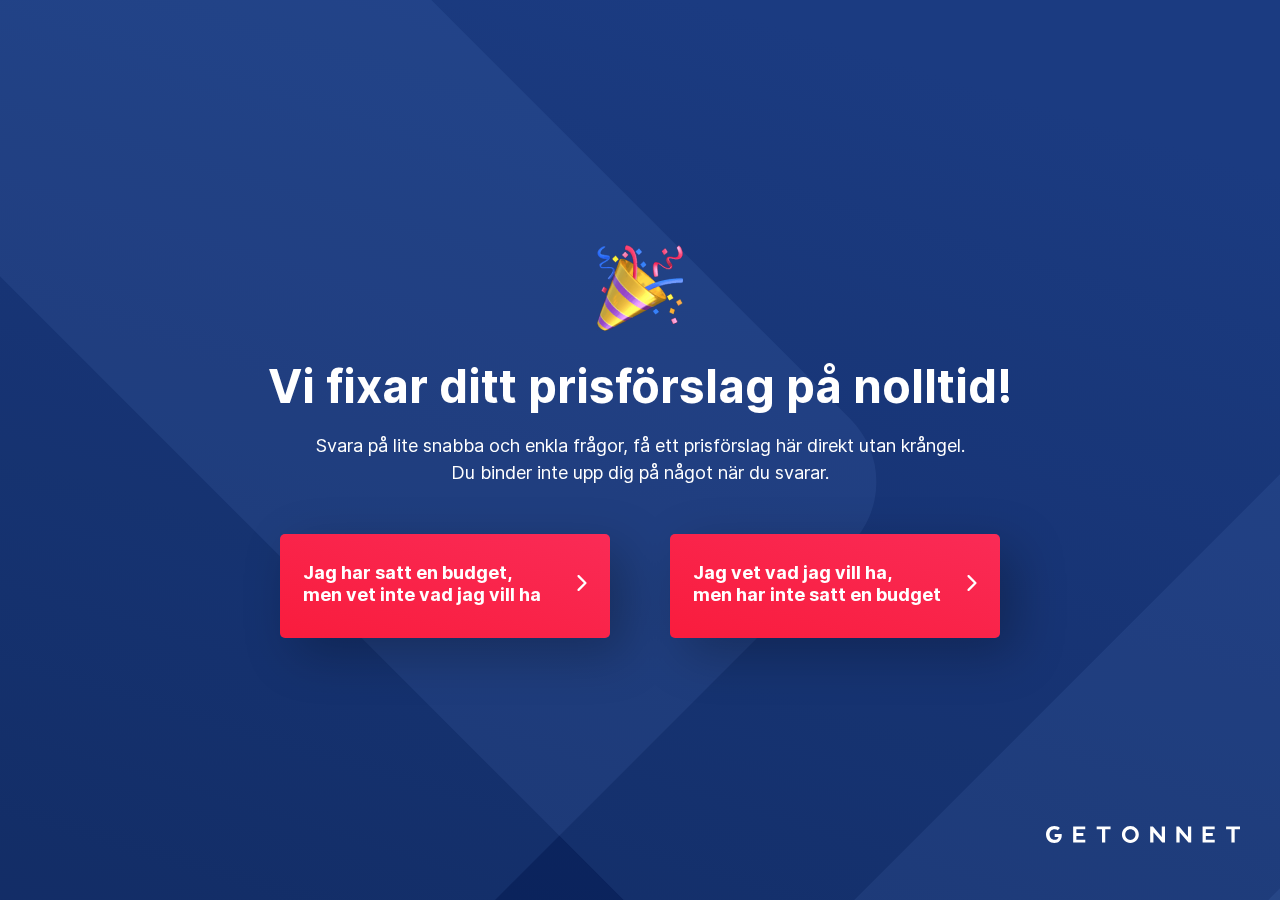
==== commit 361da2ee: "added reset funcitonality" ====
--- a/index.html
+++ b/index.html
@@ -15,7 +15,7 @@
 
 <body>
     <!-- START price form -->
-    <section id="price-form" data-active-page="10">
+    <section id="price-form" data-active-page="1">
         <div class="container">
 
             <!-- START Header -->
@@ -33,7 +33,7 @@
             <div class="body">
 
                 <!-- === START page 1 === -->
-                <div id="page-1" class="form-page">
+                <div id="page-1" class="form-page show">
                     <div class="icon">
                         <img src="img/page-1-top-icon.png" alt="page one top icon">
                     </div>
@@ -528,7 +528,7 @@
                 <!-- === END page 9 === -->
 
                 <!-- === START page 10 === -->
-                <div id="page-10" class="form-page show">
+                <div id="page-10" class="form-page">
                     <div class="icon">
                         <!-- <img src="img/page-7-icon.png" alt="browsers"> -->
                     </div>
